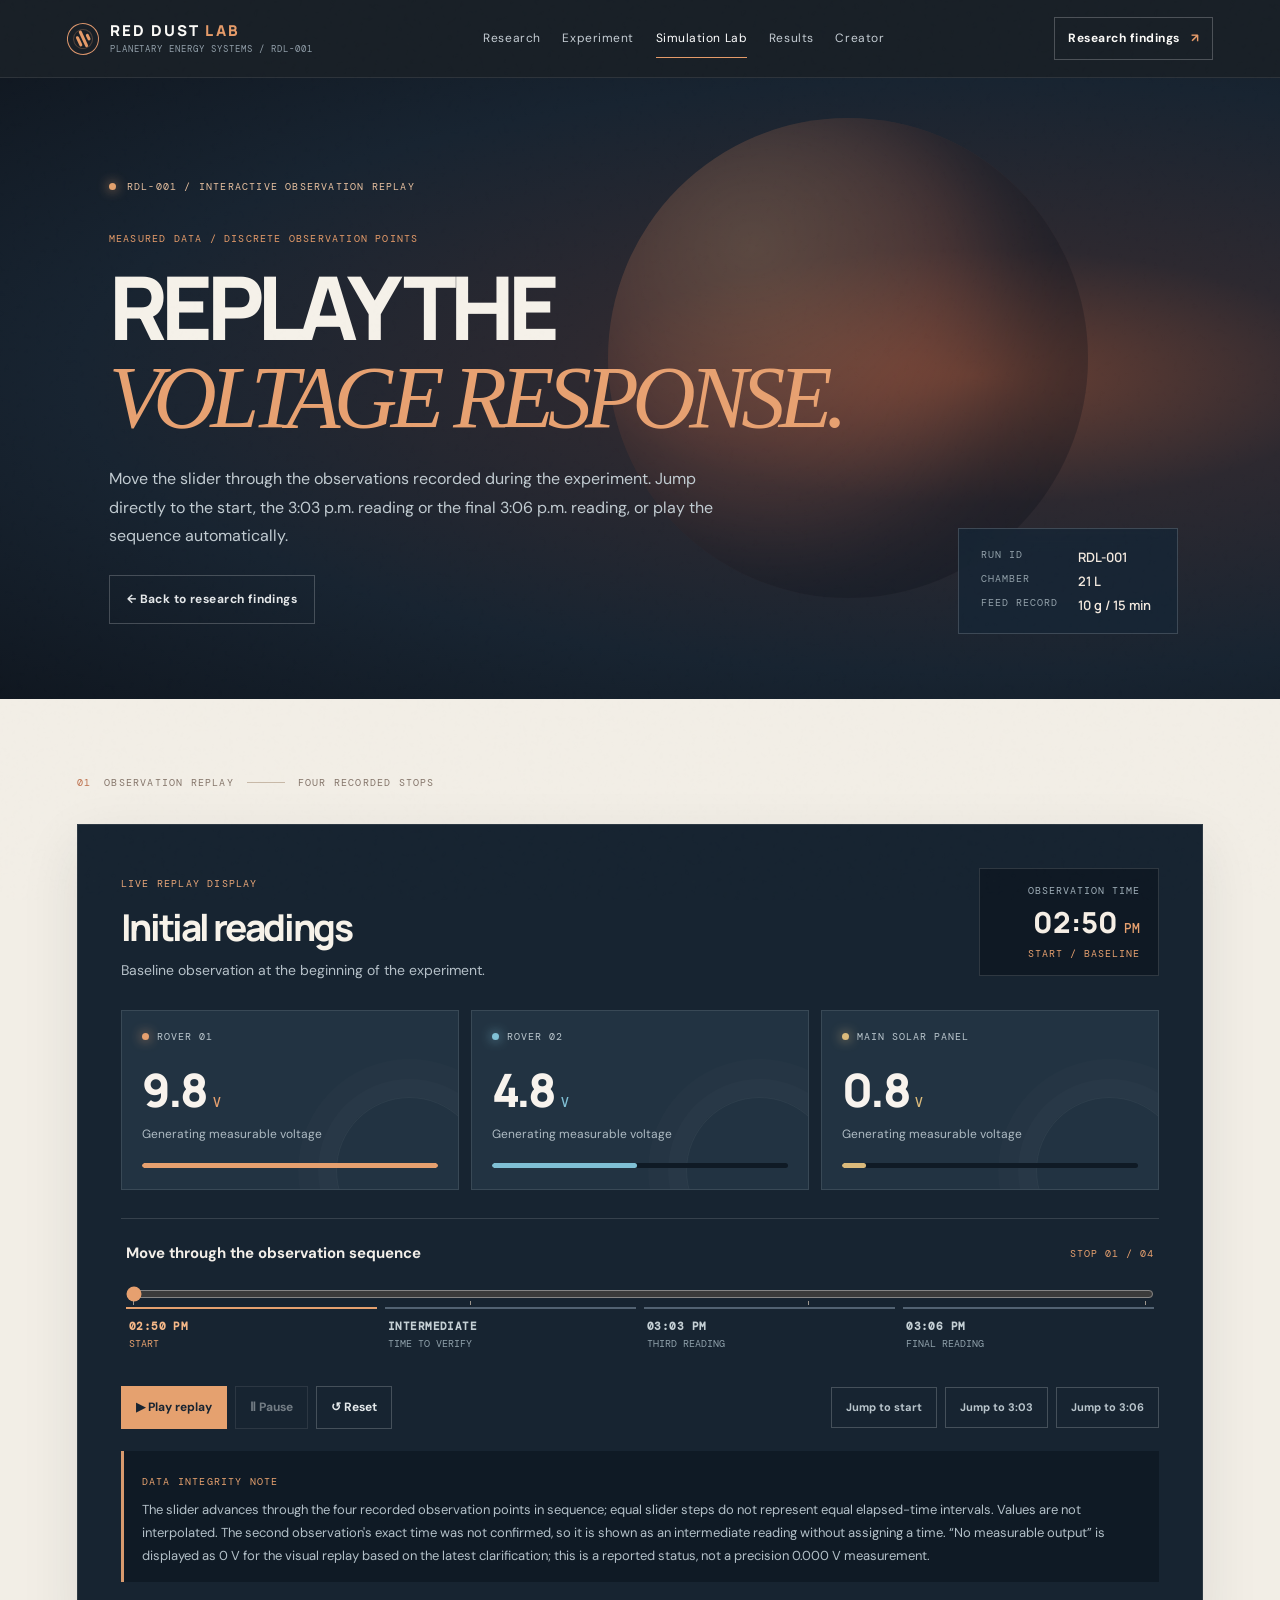
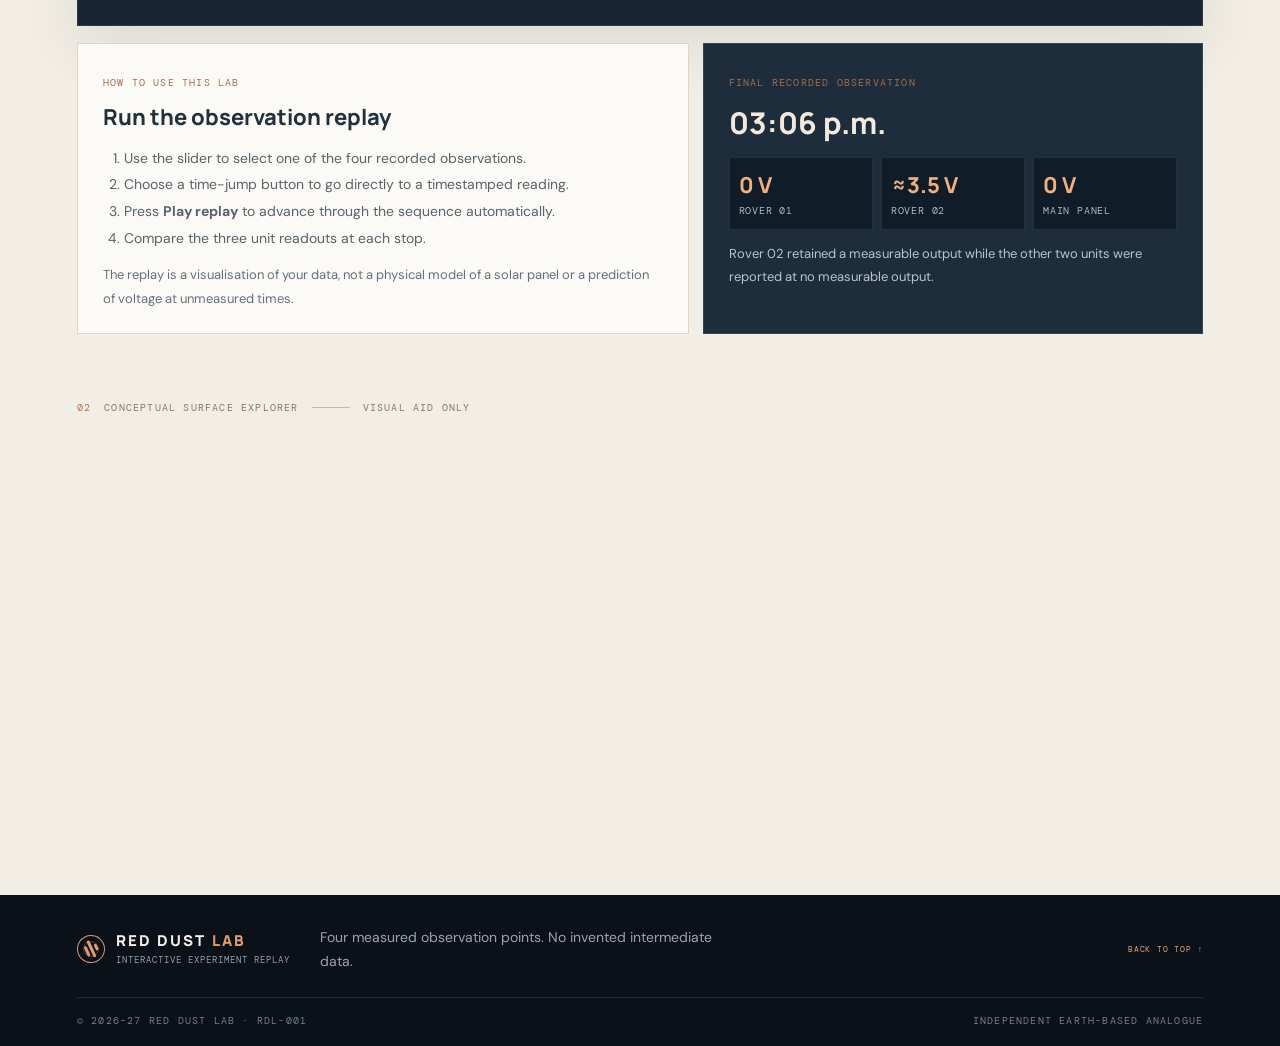
==== simulation.html @ 2a78bc92 "Red Dust Lab" ====
<!DOCTYPE html>
<html lang="en">
<head>
  <meta charset="UTF-8"><meta name="viewport" content="width=device-width, initial-scale=1.0">
  <meta name="theme-color" content="#101720">
  <meta name="description" content="Interactive replay of RED DUST LAB recorded photovoltaic voltage observations.">
  <title>Simulation Lab | RED DUST LAB</title>
  <link rel="preconnect" href="https://fonts.googleapis.com"><link rel="preconnect" href="https://fonts.gstatic.com" crossorigin>
  <link href="https://fonts.googleapis.com/css2?family=DM+Mono:wght@400;500&family=DM+Sans:wght@400;500;600;700&family=Manrope:wght@400;500;600;700;800&display=swap" rel="stylesheet">
  <link rel="stylesheet" href="styles.css">
</head>
<body class="simulation-page">
  <div class="noise" aria-hidden="true"></div>
  <header class="topbar" id="top">
    <a class="brand" href="index.html" aria-label="RED DUST LAB home"><span class="brand-mark" aria-hidden="true"><i></i><i></i><i></i></span><span class="brand-copy"><b>RED DUST <em>LAB</em></b><small>PLANETARY ENERGY SYSTEMS / RDL-001</small></span></a>
    <button class="menu-toggle" id="menuToggle" aria-label="Open navigation" aria-expanded="false">☰</button>
    <nav class="main-nav" id="mainNav" aria-label="Main navigation"><a href="index.html#research">Research</a><a href="index.html#experiment">Experiment</a><a class="active" href="simulation.html">Simulation Lab</a><a href="index.html#results">Results</a><a href="index.html#creator">Creator</a></nav>
    <a class="nav-cta" href="index.html#results">Research findings <span>↗</span></a>
  </header>
  <main>
    <section class="sim-hero">
      <div class="sim-hero-orb" aria-hidden="true"></div>
      <div class="sim-hero-content"><p class="eyebrow"><span class="pulse-dot"></span> RDL-001 / INTERACTIVE OBSERVATION REPLAY</p><p class="hero-kicker">MEASURED DATA / DISCRETE OBSERVATION POINTS</p><h1>REPLAY THE<br><em>VOLTAGE RESPONSE.</em></h1><p class="sim-hero-copy">Move the slider through the observations recorded during the experiment. Jump directly to the start, the 3:03 p.m. reading or the final 3:06 p.m. reading, or play the sequence automatically.</p><a class="button button-quiet" href="index.html#results">← Back to research findings</a></div>
      <div class="sim-hero-stamp"><span>RUN ID</span><b>RDL-001</b><span>CHAMBER</span><b>21 L</b><span>FEED RECORD</span><b>10 g / 15 min</b></div>
    </section>

    <section class="sim-workspace section">
      <div class="section-shell">
        <div class="section-kicker"><span>01</span> OBSERVATION REPLAY <i></i> FOUR RECORDED STOPS</div>
        <div class="replay-panel">
          <div class="replay-topline"><div><span class="chart-overline">LIVE REPLAY DISPLAY</span><h2 id="replayTitle">Initial readings</h2><p id="replayDescription">Baseline observation at the beginning of the experiment.</p></div><div class="replay-time-box"><small>OBSERVATION TIME</small><strong id="replayTime">02:50 <i>PM</i></strong><span id="replayTag">START / BASELINE</span></div></div>
          <div class="replay-readouts">
            <article class="replay-unit unit-one"><span class="unit-label"><i></i> ROVER 01</span><strong id="rover01Value">9.8 <small>V</small></strong><span class="unit-status" id="rover01Status">Generating measurable voltage</span><div class="unit-bar"><i id="rover01Bar" style="width:100%"></i></div></article>
            <article class="replay-unit unit-two"><span class="unit-label"><i></i> ROVER 02</span><strong id="rover02Value">4.8 <small>V</small></strong><span class="unit-status" id="rover02Status">Generating measurable voltage</span><div class="unit-bar"><i id="rover02Bar" style="width:48.98%"></i></div></article>
            <article class="replay-unit unit-main"><span class="unit-label"><i></i> MAIN SOLAR PANEL</span><strong id="mainValue">0.8 <small>V</small></strong><span class="unit-status" id="mainStatus">Generating measurable voltage</span><div class="unit-bar"><i id="mainBar" style="width:8.16%"></i></div></article>
          </div>
          <div class="replay-slider-block"><div class="slider-head"><label for="observationSlider">Move through the observation sequence</label><span id="sliderCounter">STOP 01 / 04</span></div><input id="observationSlider" type="range" min="0" max="3" value="0" step="1" list="observationStops"><datalist id="observationStops"><option value="0" label="2:50"></option><option value="1" label="Intermediate"></option><option value="2" label="3:03"></option><option value="3" label="3:06"></option></datalist><div class="slider-ticks"><button type="button" data-jump="0"><b>02:50 PM</b><small>START</small></button><button type="button" data-jump="1"><b>INTERMEDIATE</b><small>TIME TO VERIFY</small></button><button type="button" data-jump="2"><b>03:03 PM</b><small>THIRD READING</small></button><button type="button" data-jump="3"><b>03:06 PM</b><small>FINAL READING</small></button></div></div>
          <div class="replay-controls"><div class="playback-buttons"><button class="replay-btn replay-primary" id="playReplay" type="button">▶ Play replay</button><button class="replay-btn" id="pauseReplay" type="button" disabled>Ⅱ Pause</button><button class="replay-btn" id="resetReplay" type="button">↺ Reset</button></div><div class="jump-buttons"><button type="button" data-jump="0">Jump to start</button><button type="button" data-jump="2">Jump to 3:03</button><button type="button" data-jump="3">Jump to 3:06</button></div></div>
          <div class="replay-integrity"><span>DATA INTEGRITY NOTE</span><p>The slider advances through the four recorded observation points in sequence; equal slider steps do not represent equal elapsed-time intervals. Values are not interpolated. The second observation's exact time was not confirmed, so it is shown as an intermediate reading without assigning a time. “No measurable output” is displayed as 0 V for the visual replay based on the latest clarification; this is a reported status, not a precision 0.000 V measurement.</p></div>
        </div>

        <div class="sim-bottom-grid">
          <article class="sim-info-card"><span class="chart-overline">HOW TO USE THIS LAB</span><h3>Run the observation replay</h3><ol><li>Use the slider to select one of the four recorded observations.</li><li>Choose a time-jump button to go directly to a timestamped reading.</li><li>Press <strong>Play replay</strong> to advance through the sequence automatically.</li><li>Compare the three unit readouts at each stop.</li></ol><p>The replay is a visualisation of your data, not a physical model of a solar panel or a prediction of voltage at unmeasured times.</p></article>
          <article class="sim-info-card sim-summary-card"><span class="chart-overline">FINAL RECORDED OBSERVATION</span><h3>03:06 p.m.</h3><div class="final-summary"><div><b>0 V</b><small>ROVER 01</small></div><div><b>≈3.5 V</b><small>ROVER 02</small></div><div><b>0 V</b><small>MAIN PANEL</small></div></div><p>Rover 02 retained a measurable output while the other two units were reported at no measurable output.</p></article>
        </div>

        <div class="section-kicker sim-second-kicker"><span>02</span> CONCEPTUAL SURFACE EXPLORER <i></i> VISUAL AID ONLY</div>
        <div class="coverage-lab reveal">
          <div class="coverage-controls"><span class="chart-overline">CONCEPTUAL CONTROL / NOT EXPERIMENTAL DATA</span><label for="coverageRange">Illustrative surface coverage <strong id="coverageValue">25%</strong></label><input id="coverageRange" type="range" min="0" max="90" value="25" step="1"><div class="coverage-range-labels"><span>0% / CLEAR</span><span>90% / HIGH COVERAGE</span></div><div class="coverage-readout"><div><small>ILLUSTRATIVE UNCOVERED AREA</small><b id="uncoveredValue">75%</b></div><div><small>MODEL STATUS</small><b>CONCEPT ONLY</b></div></div><p>This second slider changes only the visual dust layer on the panel drawing. It does not modify the measured-data replay or calculate electrical output.</p></div>
          <div class="coverage-display"><div class="coverage-display-head"><span>PV SURFACE / SCHEMATIC VIEW</span><span>NOT TO SCALE</span></div><div class="solar-mock" id="solarMock"><div class="solar-grid"></div><div class="dust-layer" id="dustLayer"></div><div class="solar-glint"></div></div><div class="coverage-legend"><span><i class="clean-key"></i>Exposed panel surface</span><span><i class="dust-key"></i>Illustrative covered surface</span></div></div>
        </div>
      </div>
    </section>
  </main>
  <footer class="footer"><div class="footer-main"><a class="brand footer-brand" href="index.html"><span class="brand-mark"><i></i><i></i><i></i></span><span class="brand-copy"><b>RED DUST <em>LAB</em></b><small>INTERACTIVE EXPERIMENT REPLAY</small></span></a><p>Four measured observation points. No invented intermediate data.</p><a class="back-top" href="#top">BACK TO TOP ↑</a></div><div class="footer-bottom"><span>© 2026–27 RED DUST LAB · RDL-001</span><span>INDEPENDENT EARTH-BASED ANALOGUE</span></div></footer>
  <script src="simulation.js"></script>
</body>
</html>
---- styles.css ----
:root{--ink:#111923;--ink-2:#182433;--ink-3:#213244;--paper:#f3f0e9;--paper-2:#e9e3d9;--white:#fbfaf7;--muted:#a4afb9;--muted-dark:#66717b;--orange:#e59b69;--orange-2:#bd704d;--gold:#e4bf7a;--blue:#77b8d3;--line-dark:#ffffff20;--line-light:#d9d1c6;--mono:"DM Mono",monospace;--sans:"DM Sans",sans-serif;--display:Manrope,"DM Sans",sans-serif;--nav-h:76px}*{box-sizing:border-box}html{scroll-behavior:smooth;scroll-padding-top:calc(var(--nav-h) + 18px)}body{margin:0;background:var(--paper);color:var(--ink);font-family:var(--sans);line-height:1.65;overflow-x:hidden}a{color:inherit;text-decoration:none}button{font:inherit}.scroll-progress{position:fixed;z-index:100;top:0;left:0;width:0;height:3px;background:linear-gradient(90deg,var(--orange),var(--gold));box-shadow:0 0 14px #e59b6970}.noise{pointer-events:none;position:fixed;inset:0;z-index:80;opacity:.025;background-image:url("data:image/svg+xml,%3Csvg viewBox='0 0 180 180' xmlns='http://www.w3.org/2000/svg'%3E%3Cfilter id='n'%3E%3CfeTurbulence type='fractalNoise' baseFrequency='.8' numOctaves='3' stitchTiles='stitch'/%3E%3C/filter%3E%3Crect width='100%25' height='100%25' filter='url(%23n)' opacity='.35'/%3E%3C/svg%3E")}.topbar{height:var(--nav-h);display:flex;align-items:center;justify-content:space-between;gap:24px;padding:0 5.2%;background:#101720f5;color:var(--white);position:sticky;top:0;z-index:50;border-bottom:1px solid #ffffff17;backdrop-filter:blur(18px)}.brand{display:flex;align-items:center;gap:11px;flex-shrink:0}.brand-mark{width:32px;height:32px;border:1px solid #db956b;border-radius:50%;display:flex;align-items:center;justify-content:center;gap:2px;transform:rotate(-25deg);position:relative}.brand-mark:after{content:"";position:absolute;inset:5px;border:1px solid #e59b6945;border-radius:50%}.brand-mark i{display:block;width:3px;border-radius:3px;background:var(--orange);height:11px}.brand-mark i:nth-child(2){height:18px}.brand-mark i:nth-child(3){height:7px}.brand-copy b{display:block;font:800 14px var(--display);letter-spacing:.14em;line-height:1.15}.brand-copy em{font-style:normal;color:var(--orange)}.brand-copy small{display:block;color:#93a0aa;font:8px var(--mono);letter-spacing:.11em;margin-top:4px}.main-nav{display:flex;align-items:center;gap:clamp(12px,2vw,28px)}.main-nav a{font-size:10px;color:#c4ccd2;letter-spacing:.045em;position:relative;transition:color .25s}.main-nav a:after{content:"";position:absolute;height:1px;bottom:-9px;left:0;width:0;background:var(--orange);transition:width .25s}.main-nav a:hover,.main-nav a.active{color:#fff}.main-nav a:hover:after,.main-nav a.active:after{width:100%}.nav-cta{font-size:10px;font-weight:700;letter-spacing:.04em;border:1px solid #ffffff39;padding:10px 13px;white-space:nowrap;transition:.25s}.nav-cta span{color:var(--orange);margin-left:8px}.nav-cta:hover{background:var(--orange);border-color:var(--orange);color:var(--ink)}.nav-cta:hover span{color:var(--ink)}.menu-toggle{display:none;background:none;border:0;color:#fff;font-size:24px;cursor:pointer}.section-shell{width:min(1180px,88%);margin-inline:auto}.section{position:relative}.hero{min-height:min(820px,calc(100svh - var(--nav-h)));min-height:760px;position:relative;display:flex;align-items:center;overflow:hidden;background:radial-gradient(ellipse at 75% 44%,#623a2d 0,#2c2730 23%,#151e29 54%,#101720 80%);color:var(--white)}.dust-canvas{position:absolute;inset:0;width:100%;height:100%;z-index:2;pointer-events:none}.hero-grid{position:absolute;inset:0;opacity:.12;background-image:linear-gradient(#ffffff12 1px,transparent 1px),linear-gradient(90deg,#ffffff12 1px,transparent 1px);background-size:84px 84px;mask-image:linear-gradient(90deg,transparent,#000 50%,#000)}.hero-planet{position:absolute;width:min(54vw,720px);aspect-ratio:1;right:4.3%;top:50%;transform:translateY(-47%);border-radius:50%;background:radial-gradient(circle at 31% 25%,#d79a6d 0,#a65f46 21%,#713e35 50%,#392a2d 76%,#1b2029 100%);box-shadow:inset -65px -35px 110px #080d16b8,inset 20px 15px 35px #f6be8050,0 0 110px #c76f4c26;animation:planetFloat 10s ease-in-out infinite}.planet-rim{position:absolute;inset:-5%;border-radius:50%;border:1px solid #e9b28b30;box-shadow:0 0 55px #e58c6220}.planet-surface{position:absolute;inset:0;border-radius:50%;overflow:hidden;background:radial-gradient(ellipse at 20% 40%,transparent 0 15%,#4b313080 16% 17%,transparent 18%),radial-gradient(ellipse at 65% 20%,#f0be8b18 0 8%,transparent 9%),radial-gradient(ellipse at 52% 75%,#171d2670 0 14%,transparent 15%),repeating-linear-gradient(164deg,transparent 0 26px,#f0b3840b 27px 29px,transparent 30px 48px)}.planet-surface:before,.planet-surface:after{content:"";position:absolute;border-radius:50%;background:#3e2b30;box-shadow:inset 4px 4px 12px #1d1d27,0 0 15px #221e24}.planet-surface:before{width:24%;height:13%;left:17%;top:34%;transform:rotate(-22deg)}.planet-surface:after{width:15%;height:9%;right:17%;top:59%;transform:rotate(18deg)}.planet-shadow{position:absolute;inset:0;border-radius:50%;background:linear-gradient(100deg,transparent 25%,#1119230b 45%,#101720c7 95%)}.hero-orbit{position:absolute;z-index:1;border:1px solid #e6b38b29;border-radius:50%;width:min(68vw,900px);height:min(22vw,300px);right:-2%;top:49%;transform:translateY(-50%) rotate(-21deg)}.orbit-two{width:min(60vw,790px);height:min(16vw,220px);right:5%;transform:translateY(-50%) rotate(18deg);border-color:#82b5c21c}.hero-content{position:relative;z-index:5;width:min(780px,66%);padding:88px 0 100px 8.5%}.eyebrow,.overline,.section-kicker,.hero-kicker,.hero-footline small,.hero-readout,.metric-index,.spec-heading,.setup-visual-head,.figure-caption,.pv-unit small,.pv-status,.chart-overline,.timeline-event small,.chart-foot,.mars-visual-top,.mars-caption,.mars-facts small,.assumption-chip,.assumption-step small,.assumption-foot span,.archive-note>span,.source-index,.footer-bottom,.scroll-cue,.hero-coordinate{font-family:var(--mono);letter-spacing:.12em}.eyebrow{font-size:9px;color:#e8c3a5;display:flex;align-items:center;gap:11px}.eyebrow>i{width:34px;height:1px;background:#c98c68}.pulse-dot,.status-dot{display:inline-block;width:7px;height:7px;border-radius:50%;background:#e3a16d;box-shadow:0 0 12px #e3a16d;animation:pulse 2s ease-in-out infinite}.hero-kicker{margin:46px 0 16px;color:var(--orange);font-size:9px}.hero h1{font:800 clamp(44px,6.15vw,82px)/.99 var(--display);letter-spacing:-.075em;margin:0;max-width:820px;text-wrap:balance}.hero h1 em,.section h2 em{font-family:Georgia,serif;color:#e6a06f;font-weight:400;letter-spacing:-.05em}.hero-copy{font-size:14px;line-height:1.8;color:#bbc3ca;max-width:450px;margin:25px 0 28px}.hero-actions{display:flex;align-items:center;gap:13px}.button{display:inline-flex;align-items:center;justify-content:center;gap:25px;padding:13px 17px;font-size:10px;font-weight:700;letter-spacing:.035em;transition:transform .25s,background .25s,border-color .25s,color .25s}.button span{font-size:16px}.button-primary{background:var(--orange);color:#171f28}.button-primary:hover{transform:translateY(-3px);background:#f2bd92;box-shadow:0 10px 30px #e59b6930}.button-quiet{border:1px solid #ffffff35;color:#e4e7e9}.button-quiet:hover{border-color:var(--orange);color:var(--orange)}.hero-footline{display:flex;gap:30px;flex-wrap:wrap;border-top:1px solid #ffffff35;padding-top:18px;margin-top:66px;max-width:690px}.hero-footline div{display:flex;flex-direction:column;gap:4px}.hero-footline small{font-size:8px;color:#87939d}.hero-footline b{font-size:10px;font-weight:500;color:#e6eaed}.hero-footline .status-dot{width:6px;height:6px;margin-right:5px}.hero-readout{position:absolute;z-index:5;right:7.8%;bottom:11%;width:260px;padding:18px;background:#182433d9;border:1px solid #ffffff2d;backdrop-filter:blur(14px);box-shadow:0 18px 80px #0005;overflow:hidden;animation:readoutIn 1s .4s both}.readout-top,.readout-bottom{display:flex;align-items:center;justify-content:space-between;gap:8px;font-size:7px;color:#aab5bd}.readout-mark{color:#e4aa7f}.readout-main{padding:22px 0 16px}.readout-main>span,.readout-stats span{display:block;color:#94a0aa;font-size:7px}.readout-main strong{font:700 45px var(--display);letter-spacing:-.07em;color:#f2f1eb}.readout-main strong small,.readout-stats small{font:500 12px var(--mono);color:var(--orange)}.readout-divider{height:1px;background:#ffffff20}.readout-stats{display:grid;grid-template-columns:1fr 1fr;gap:10px;padding:15px 0}.readout-stats b{display:block;font:600 22px var(--display);color:#f2f1eb;margin-top:4px}.readout-bottom{border-top:1px solid #ffffff20;padding-top:12px;font-size:7px}.readout-bottom span:last-child{color:var(--orange)}.readout-scan{position:absolute;left:0;right:0;height:1px;top:-2px;background:#e7a16c;opacity:.8;box-shadow:0 0 12px #e7a16c;animation:scan 6s linear infinite}.hero-coordinate{position:absolute;z-index:4;right:5.3%;top:13%;writing-mode:vertical-rl;font-size:8px;color:#f0c09c88}.hero-coordinate span{color:var(--orange)}.scroll-cue{position:absolute;z-index:6;bottom:22px;left:8.5%;display:flex;align-items:center;gap:10px;color:#929da7;font-size:7px}.scroll-cue span{width:27px;height:1px;background:var(--orange);position:relative}.scroll-cue span:after{content:"";position:absolute;right:0;top:-3px;border-right:1px solid var(--orange);border-top:1px solid var(--orange);width:6px;height:6px;transform:rotate(45deg)}.section{padding:104px 0}.section-kicker{display:flex;align-items:center;gap:13px;font-size:8px;color:#85766b;margin-bottom:33px}.section-kicker span{color:var(--orange-2)}.section-kicker i{width:38px;height:1px;background:#c8b9a8}.section-kicker.light{color:#aab5bd}.section-kicker.light span{color:var(--orange)}.section-kicker.light i{background:#ffffff30}.intro-grid{display:grid;grid-template-columns:1fr 1fr;gap:9%;align-items:start}.overline{font-size:8px;color:var(--orange-2);margin:0 0 15px}.section h2{font:750 clamp(38px,5.3vw,66px)/1.08 var(--display);letter-spacing:-.065em;margin:0;color:var(--ink)}.intro-copy{padding-top:3px;color:#606b73;font-size:12px}.intro-copy p{margin:0 0 15px}.intro-copy blockquote{font:600 16px/1.55 var(--display);color:#263542;border-left:2px solid var(--orange-2);padding:4px 0 4px 17px;margin:23px 0}.integrity-note{background:#e8e2d8;padding:14px 17px;border-left:2px solid #c17a57}.integrity-note span{font:8px var(--mono);letter-spacing:.13em;color:#a45f42}.integrity-note p{font-size:10px;margin:6px 0 0;color:#68717a}.metric-ribbon{display:grid;grid-template-columns:repeat(4,1fr);margin-top:70px;border-top:1px solid var(--line-light);border-bottom:1px solid var(--line-light)}.metric-cell{padding:19px 22px;border-right:1px solid var(--line-light);display:flex;flex-direction:column;gap:3px}.metric-cell:last-child{border-right:0}.metric-index{font-size:7px;color:#a56c4c}.metric-cell>b{font:750 34px var(--display);letter-spacing:-.05em;color:#1e2d3a;line-height:1.4}.metric-cell>b i{font:500 12px var(--mono);font-style:normal;color:#b16a4a;margin-left:4px}.metric-cell>small{font-size:9px;color:#75808a}.experiment-section,.archive-section{background:#111b27;color:var(--white);overflow:hidden}.section-heading{display:flex;align-items:end;justify-content:space-between;gap:55px;margin:0 0 45px}.section-heading h2{color:#f4f1eb}.section-heading h2 em{color:var(--orange)}.section-aside{max-width:330px;color:#9da9b3;font-size:11px;line-height:1.8;margin:0 0 6px}.setup-layout{display:grid;grid-template-columns:1.05fr .95fr;gap:24px}.setup-visual{min-height:455px;border:1px solid #ffffff20;background:linear-gradient(145deg,#1b2b3a,#17212e);padding:18px;position:relative;overflow:hidden}.setup-visual:before{content:"";position:absolute;inset:0;background-image:linear-gradient(#ffffff08 1px,transparent 1px),linear-gradient(90deg,#ffffff08 1px,transparent 1px);background-size:30px 30px;mask-image:linear-gradient(135deg,#000,transparent 90%)}.setup-visual-head{display:flex;justify-content:space-between;gap:10px;color:#9eabb6;font-size:7px;position:relative;z-index:2}.apparatus-scene{height:365px;position:relative;z-index:2;margin-top:8px}.lamp-unit{position:absolute;left:7%;top:24%;width:90px;height:130px;display:flex;align-items:center;flex-direction:column}.lamp-head{height:34px;width:62px;border-radius:32px 32px 7px 7px;background:linear-gradient(135deg,#fff3cc,#d5a46d);box-shadow:0 0 28px #f7d3939c,0 0 85px #f0bf7645;position:relative;z-index:2}.lamp-neck{width:7px;height:52px;background:#798b98}.lamp-base{width:55px;height:6px;border-radius:50%;background:#99a9b2}.lamp-unit span{font:7px var(--mono);color:#d1b18d;margin-top:10px;white-space:nowrap}.lamp-beam{position:absolute;left:10%;top:34%;width:49%;height:62%;background:linear-gradient(90deg,#f2c9852b,#f2c98500);clip-path:polygon(0 0,100% 38%,100% 62%,0 100%);filter:blur(2px);animation:beamPulse 4s ease-in-out infinite}.chamber-unit{position:absolute;left:37%;top:19%;width:39%;height:53%;}.chamber-label{font:7px var(--mono);letter-spacing:.11em;color:#aab7bf;text-align:center;margin-bottom:8px}.chamber-glass{position:relative;width:100%;height:148px;border:1px solid #a8c8cf9b;border-radius:7px 7px 12px 12px;background:linear-gradient(135deg,#a8d5de20,#5b91a625 45%,#c0e2e91b);box-shadow:inset 0 0 30px #bde8f012,0 0 24px #74b9cd14;overflow:hidden}.chamber-glass:before{content:"";position:absolute;inset:7px;border:1px solid #c5e7ec35;border-radius:4px}.chamber-floor{position:absolute;left:5%;right:5%;bottom:9px;height:8px;border-radius:50%;background:#c087593d;filter:blur(3px)}.chamber-dust{position:absolute;left:0;right:0;bottom:15px;height:70%;background-image:radial-gradient(circle,#dca36c 0 1.2px,transparent 1.8px),radial-gradient(circle,#e8c38d 0 1px,transparent 1.7px);background-size:23px 28px,35px 31px;opacity:.75;animation:dustDrift 7s linear infinite}.d2{animation-delay:-2s;opacity:.4;transform:translateY(8px)}.d3{animation-delay:-4s;opacity:.55;transform:translateY(-4px)}.chamber-volume{font:8px var(--mono);color:#c1d2d8;text-align:center;margin-top:9px}.feed-line{position:absolute;right:7%;top:29%;width:21%;display:flex;align-items:center;gap:6px;flex-direction:column}.feed-line span{font:7px var(--mono);color:var(--orange)}.feed-line i{display:block;width:100%;height:1px;background:var(--orange);position:relative}.feed-line i:after{content:"";position:absolute;right:0;top:-3px;width:6px;height:6px;border-right:1px solid var(--orange);border-top:1px solid var(--orange);transform:rotate(45deg)}.panel-rack{position:absolute;left:26%;right:12%;bottom:15%;height:85px;display:flex;align-items:end;justify-content:space-around;gap:9px;perspective:280px}.pv-mini{width:29%;height:65px;background:repeating-linear-gradient(90deg,transparent 0 23%,#79b7c7 24% 25%,transparent 26% 49%),repeating-linear-gradient(0deg,#204c64 0 23%,#83b5c5 24% 25%,#204c64 26% 49%);border:2px solid #8eabb5;transform:rotateX(9deg) skewY(-5deg);box-shadow:0 10px 17px #0005;position:relative;animation:panelGlow 4s ease-in-out infinite}.pv-mini span{position:absolute;bottom:-22px;left:0;right:0;text-align:center;font:7px var(--mono);color:#b9c8cf}.pv-two{animation-delay:.8s}.pv-main{animation-delay:1.5s}.apparatus-caption{position:absolute;bottom:0;left:0;right:0;display:flex;align-items:center;justify-content:center;gap:8px;font:7px var(--mono);color:#9aa8b1}.legend-line{width:15px;height:1px;display:inline-block}.legend-amber{background:var(--orange)}.legend-cyan{background:var(--blue);margin-left:12px}.figure-caption{font-size:8px;color:#81909b;letter-spacing:.03em;line-height:1.6;position:relative;z-index:2;margin:8px 0 0}.setup-data{display:grid;grid-template-columns:1fr 1fr;gap:11px}.spec-card{background:#192838;border:1px solid #ffffff14;padding:18px;position:relative;overflow:hidden;transition:transform .3s,border-color .3s}.spec-card:hover{transform:translateY(-4px);border-color:#d9996b80}.spec-heading{display:flex;justify-content:space-between;color:#dd9b6e;font-size:7px}.spec-heading b{color:#667b8a;font-weight:400}.spec-card h3{font:650 14px var(--display);margin:15px 0 3px}.spec-value{font:750 34px var(--display);letter-spacing:-.06em;color:#f6efe7;line-height:1.4}.spec-value small{font:500 10px var(--mono);color:var(--orange)}.spec-text{font:700 19px var(--display);letter-spacing:-.03em;margin:8px 0}.spec-card p{font-size:9px;color:#a2afb9;line-height:1.7;margin:4px 0 0}.spec-card p strong{color:#f2b98c}.pv-units{display:grid;grid-template-columns:repeat(3,1fr);gap:11px;margin-top:20px}.pv-unit{display:flex;align-items:center;gap:13px;background:#182535;border:1px solid #ffffff16;padding:14px 15px;min-width:0}.pv-unit-icon{width:41px;height:41px;flex:0 0 41px;border:1px solid #78afc15a;background:#204258;display:grid;place-items:center;position:relative;overflow:hidden}.pv-unit-icon:after{content:"";position:absolute;width:100%;height:1px;background:#9bd6e7;top:50%;left:0;opacity:.5}.pv-unit-icon span{font:700 10px var(--mono);color:#d3eff2;z-index:1}.pv-unit-icon i{position:absolute;left:0;right:0;height:8px;bottom:0;background:#5ba0bb45}.pv-unit>div:nth-child(2){display:flex;flex-direction:column;min-width:0;gap:1px}.pv-unit small{font-size:6px;color:#8294a0}.pv-unit b{font:700 13px var(--display)}.pv-unit>div:nth-child(2)>span{font-size:8px;color:#a5b1ba}.pv-status{font-size:6px;margin-left:auto;text-align:right;line-height:1.5;max-width:72px}.status-ended{color:#e0a17a}.status-active{color:#85c5ce}.method-caution{display:flex;align-items:flex-start;gap:15px;margin-top:20px;padding:16px 18px;border:1px solid #d69a6b45;background:#d69a6b0b}.caution-icon{display:grid;place-items:center;width:22px;height:22px;flex:0 0 22px;border:1px solid var(--orange);border-radius:50%;color:var(--orange);font:700 12px var(--mono)}.method-caution b{font:650 11px var(--display);color:#efb88f}.method-caution p{font-size:9px;color:#abb7c0;margin:3px 0 0;line-height:1.7}.results-section{background:#f3f0e9}.result-summary{display:grid;grid-template-columns:repeat(3,1fr);gap:12px;margin:0 0 18px}.result-highlight{background:#fffdfa;border:1px solid #e4ddd3;padding:19px 21px;position:relative;overflow:hidden}.result-highlight>span{font:7px var(--mono);letter-spacing:.11em;color:#a46b4d}.result-highlight>b{display:block;font:750 clamp(28px,3.2vw,39px) var(--display);letter-spacing:-.06em;color:#1d2b37;margin:6px 0 2px}.result-highlight>b i{font:500 12px var(--mono);font-style:normal;color:#af6f4e}.result-highlight>small{font-size:8px;color:#7d858b}.result-highlight .word-value{font-size:22px;letter-spacing:-.03em;color:#b56849}.highlight-bar{height:2px;background:#e8e2d8;margin-top:17px}.highlight-bar i{display:block;width:var(--bar,27.08%);height:2px;background:linear-gradient(90deg,var(--orange-2),var(--gold));transform-origin:left;animation:barGrow 1.2s ease-out both}.chart-panel,.table-card,.calculation-card,.timeline-card{background:#fffdfa;border:1px solid #e4ddd3}.chart-panel{padding:24px 25px 17px}.chart-header{display:flex;align-items:flex-start;justify-content:space-between;gap:20px}.chart-overline{font-size:7px;color:#ad6e4e}.chart-header h3,.table-card h3,.calculation-card h3,.timeline-heading h3{font:700 18px var(--display);letter-spacing:-.035em;margin:5px 0 3px;color:#1d2b37}.chart-header p{font-size:9px;color:#76818a;margin:0}.chart-controls{display:flex;align-items:center}.segmented{display:inline-flex;padding:3px;background:#ece7df;gap:2px}.seg-button{border:0;padding:7px 10px;font-size:8px;font-weight:700;color:#75808a;background:transparent;cursor:pointer;transition:.2s}.seg-button.active{background:#182634;color:#fff}.chart-legend{display:flex;gap:17px;flex-wrap:wrap;margin:22px 0 4px}.legend-toggle{border:0;background:none;display:inline-flex;align-items:center;gap:7px;padding:0;font-size:8px;color:#68737d;cursor:pointer;opacity:.48;transition:opacity .2s}.legend-toggle.selected{opacity:1}.legend-dot{width:8px;height:8px;border-radius:50%;display:inline-block}.c-orange{background:#c56f4b}.c-blue{background:#4f9ab5}.c-gold{background:#c49a4c}.chart-wrap{position:relative;width:100%;overflow:hidden}.chart-wrap svg{width:100%;height:auto;display:block;overflow:visible}.chart-grid-line{stroke:#e8e3da;stroke-width:1}.chart-axis-label{fill:#8b918f;font:10px var(--mono)}.chart-series{fill:none;stroke-width:3;stroke-linecap:round;stroke-linejoin:round;stroke-dasharray:1200;stroke-dashoffset:1200;animation:drawLine 1.5s cubic-bezier(.2,.6,.2,1) forwards}.series-rover01{stroke:#c56f4b}.series-rover02{stroke:#4f9ab5}.series-main{stroke:#c49a4c;stroke-width:2.5}.chart-point{stroke:#fffdfa;stroke-width:2.4;cursor:pointer;transition:r .2s}.chart-point:hover{r:7}.chart-point.rover01{fill:#c56f4b}.chart-point.rover02{fill:#4f9ab5}.chart-point.main{fill:#c49a4c}.chart-no-data{fill:#8b928f;font:9px var(--mono)}.chart-tooltip{display:none;position:absolute;z-index:5;pointer-events:none;min-width:130px;padding:9px 11px;background:#172431;color:#fff;font-size:9px;box-shadow:0 5px 20px #16233035}.chart-tooltip.visible{display:block}.chart-tooltip b{display:block;color:#f1b487;font:700 10px var(--display);margin-bottom:3px}.chart-foot{display:flex;justify-content:space-between;gap:20px;flex-wrap:wrap;border-top:1px solid #e9e3d9;padding-top:12px;margin-top:2px;font-size:7px;letter-spacing:.04em;color:#838c91}.foot-dot{display:inline-block;width:6px;height:6px;border-radius:50%;background:#c56f4b;margin-right:5px}.observation-grid{display:grid;grid-template-columns:1.35fr .65fr;gap:13px;margin-top:14px}.table-card,.calculation-card{padding:19px 20px}.table-card-head{display:flex;justify-content:space-between;align-items:center;gap:15px;margin-bottom:14px}.table-card h3,.calculation-card h3{font-size:15px}.small-action{background:transparent;border:1px solid #d7c8b9;padding:7px 10px;color:#855b43;font:8px var(--mono);cursor:pointer;transition:.2s}.small-action:hover{background:#f1e4d8;border-color:#c18460}.table-scroll{overflow-x:auto}.data-table{width:100%;border-collapse:collapse;text-align:left;font-size:9px;min-width:560px}.data-table th{padding:9px 10px;background:#f0ebe3;color:#987054;font:7px var(--mono);letter-spacing:.08em}.data-table td{padding:11px 10px;border-bottom:1px solid #ece6dd;color:#56636d;vertical-align:middle}.data-table td:first-child{font-weight:700;color:#253543}.data-table tr:last-child td{border-bottom:0}.data-table td small{color:#a17a60;font-size:8px}.verify-tag{display:inline-block;padding:3px 5px;background:#f7ead8;color:#a66d45;font:7px var(--mono);letter-spacing:.04em}.table-note{font-size:8px;line-height:1.7;color:#899097;margin:13px 0 0}.calculation-card{background:#182635;color:#f1eee8;border-color:#182635}.calculation-card h3{color:#fff}.calculation-card .chart-overline{color:#e1a176}.formula{font:10px var(--mono);background:#ffffff0d;padding:12px;margin:14px 0;color:#f0c39d}.formula span{color:#fff}.calc-row{display:flex;justify-content:space-between;gap:8px;padding:9px 0;border-bottom:1px solid #ffffff18;font-size:8px;color:#b9c4cb}.calc-row b{color:#f1ae7f;font:700 11px var(--display);white-space:nowrap}.calculation-card .table-note{color:#91a0ab}.timeline-card{padding:21px 23px;margin-top:14px}.timeline-heading{display:flex;align-items:center;justify-content:space-between;gap:15px}.timeline-badge{background:#f0e8dd;color:#9c6848;padding:6px 9px;font:7px var(--mono);letter-spacing:.05em}.timeline-track{display:grid;grid-template-columns:repeat(4,1fr);gap:15px;margin:24px 0 3px;position:relative}.timeline-track:before{content:"";position:absolute;top:6px;left:0;right:0;height:1px;background:#ddd4c9}.timeline-event{position:relative;padding-top:25px}.timeline-pin{position:absolute;top:0;left:0;width:12px;height:12px;border-radius:50%;background:#c77a53;border:3px solid #fffdfa;box-shadow:0 0 0 1px #c77a53}.event-warning .timeline-pin{background:#d7a54e;box-shadow:0 0 0 1px #d7a54e}.event-end .timeline-pin{background:#4c9ab1;box-shadow:0 0 0 1px #4c9ab1}.timeline-event small{display:block;font-size:7px;color:#a06a4c}.timeline-event b{display:block;font:700 12px var(--display);margin:4px 0;color:#283845}.timeline-event p{font-size:8px;color:#7a858d;line-height:1.6;margin:0}.mars-section{background:linear-gradient(128deg,#111b27,#202a33 65%,#382a2b);color:#f5f2ec;overflow:hidden}.mars-layout{display:grid;grid-template-columns:.95fr 1.05fr;gap:9%;align-items:center}.mars-copy h2{color:#f4f1eb;margin-bottom:21px}.mars-copy h2 em{color:#e5a06e}.mars-copy>p:not(.overline){font-size:10px;line-height:1.9;color:#aab5bd}.mars-copy strong{color:#f0c29c}.text-arrow{display:inline-flex;gap:15px;align-items:center;border-bottom:1px solid #e5a06e;padding-bottom:6px;color:#edb486;font-size:9px;margin-top:14px}.text-arrow span{font-size:14px}.mars-visual{position:relative;min-height:360px;padding:18px;border:1px solid #ffffff26;background:#ffffff08;overflow:hidden}.mars-visual-top,.mars-caption{display:flex;justify-content:space-between;font-size:7px;color:#b5c1c8}.mars-disc{position:absolute;width:85%;aspect-ratio:1;border-radius:50%;left:7%;top:13%;overflow:hidden;background:radial-gradient(circle at 35% 28%,#c9875f,#924f3e 34%,#67392f 67%,#3b2a2b 100%);box-shadow:inset -32px -16px 55px #100f18b8,0 0 40px #b96d4d26}.mars-disc:before{content:"";position:absolute;inset:0;background:repeating-linear-gradient(170deg,transparent 0 25px,#f5c49a14 26px 28px,transparent 29px 50px)}.mars-crater{position:absolute;border-radius:50%;background:#633a34;box-shadow:inset 4px 5px 9px #2d2228,0 0 5px #edb08422}.crater-a{width:22%;height:10%;left:16%;top:28%;transform:rotate(-18deg)}.crater-b{width:18%;height:8%;right:14%;top:57%;transform:rotate(14deg)}.crater-c{width:12%;height:6%;left:45%;top:71%}.mars-ridge{position:absolute;left:-10%;right:-10%;bottom:18%;height:32%;background:linear-gradient(160deg,transparent 10%,#432d2e 11% 16%,transparent 17% 28%,#4e3030 29% 36%,transparent 37%),linear-gradient(0deg,#33272b,#56373370);clip-path:polygon(0 56%,16% 35%,28% 50%,46% 15%,57% 42%,72% 22%,100% 46%,100% 100%,0 100%)}.mars-surface-dust{position:absolute;inset:0;background-image:radial-gradient(circle,#e5b487 0 1px,transparent 1.7px);background-size:25px 21px;opacity:.4;animation:dustDrift 20s linear infinite}.mars-rover{position:absolute;width:140px;height:65px;bottom:25%;left:43%;transform:scale(.9);filter:drop-shadow(0 8px 5px #170f12aa);animation:roverBob 6s ease-in-out infinite}.rover-body{position:absolute;left:23px;bottom:20px;width:90px;height:29px;background:linear-gradient(135deg,#e6c58e,#a8794f);border:2px solid #f4d7a6;clip-path:polygon(9% 0,91% 0,100% 100%,0 100%)}.rover-mast{position:absolute;left:70px;bottom:49px;width:4px;height:34px;background:#c9d4d1}.rover-mast:after{content:"";position:absolute;top:-5px;left:-5px;width:14px;height:10px;background:#d7e1dc;border-radius:2px}.rover-wheel{position:absolute;bottom:5px;width:19px;height:22px;border-radius:6px;background:#28333a;border:3px solid #b9a17b}.w1{left:27px}.w2{left:60px}.w3{right:18px}.rover-solar{position:absolute;bottom:27px;width:33px;height:22px;background:repeating-linear-gradient(90deg,#2d6075 0 9px,#90bbbc 10px 11px);border:1px solid #d0d8c5}.s1{left:-6px;transform:skewY(-12deg)}.s2{right:-7px;transform:skewY(12deg)}.mars-caption{position:absolute;bottom:15px;left:18px;right:18px}.mars-orbit-line{position:absolute;left:-10%;top:48%;width:120%;height:1px;background:#f1c09836;transform:rotate(-22deg)}.mars-facts{display:grid;grid-template-columns:repeat(4,1fr);gap:0;margin-top:50px;border-top:1px solid #ffffff29;border-bottom:1px solid #ffffff29}.mars-facts>div{padding:18px 15px;border-right:1px solid #ffffff20;display:flex;flex-direction:column;gap:4px}.mars-facts>div:last-child{border-right:0}.mars-facts small{font-size:7px;color:#dba17b}.mars-facts b{font:650 15px var(--display);color:#f4f0ea}.mars-facts span{font-size:8px;color:#9eabb4}.scale-section{background:#e9e4db}.scale-section .section-kicker{color:#776e65}.scale-grid{display:grid;grid-template-columns:repeat(3,1fr);gap:13px}.scale-card{background:#fffdfa;border:1px solid #ddd6cb;padding:21px;min-height:190px;position:relative;overflow:hidden}.scale-card-dark{background:#172533;color:#fff;border-color:#172533}.scale-card-dark .chart-overline{color:#e4a16f}.scale-card .chart-overline{font-size:7px}.scale-number{font:750 35px var(--display);letter-spacing:-.07em;color:#24323d;margin:13px 0 3px}.scale-card-dark .scale-number{color:#f5eee6}.scale-number small{font:500 11px var(--mono);color:#b26d4d;letter-spacing:0}.scale-card p{font-size:9px;color:#76818a;margin:0;line-height:1.7}.scale-card-dark p{color:#aebac2}.scale-equation{font:8px var(--mono);color:#ab714f;margin-top:17px;padding-top:10px;border-top:1px solid #ded7cd}.scale-card-dark .scale-equation{border-color:#ffffff22;color:#e4b18e}.assumption-panel{background:#fffdfa;border:1px solid #ddd6cb;margin-top:15px;padding:25px}.assumption-head{display:flex;justify-content:space-between;align-items:start;gap:20px}.assumption-head h3{font:700 18px var(--display);margin:4px 0;color:#253440}.assumption-chip{font-size:7px;padding:6px 8px;border:1px solid #d7a15b;color:#a7753e;white-space:nowrap}.assumption-flow{display:grid;grid-template-columns:1fr auto 1fr auto 1fr;align-items:center;gap:14px;margin:24px 0 20px}.assumption-step{padding:14px;background:#f2eee7;min-height:96px}.assumption-step small{display:block;font-size:6px;color:#a26d4e;line-height:1.5}.assumption-step b{display:block;font:750 22px var(--display);letter-spacing:-.04em;color:#253440;margin:7px 0 2px}.assumption-step span{font-size:8px;color:#7b858b}.assumption-symbol{font:700 18px var(--display);color:#b97855}.assumption-result{background:#172635}.assumption-result small{color:#d5a27e}.assumption-result b{color:#fff}.assumption-result span{color:#adb9c1}.assumption-foot{display:grid;grid-template-columns:1fr 1fr;gap:12px;border-top:1px solid #e5ded4;padding-top:16px}.assumption-foot>div{display:flex;flex-direction:column;gap:5px}.assumption-foot span{font-size:7px;color:#a27254}.assumption-foot b{font:700 16px var(--display);color:#283945}.assumption-foot b small{font:500 9px var(--mono);color:#7b868d}.assumption-warning{font-size:8px;line-height:1.8;color:#7e8588;margin:17px 0 0;padding:12px 14px;background:#f5eee4;border-left:2px solid #c48a60}.assumption-warning strong{color:#975f42}.sol-extrapolation{display:flex;align-items:center;justify-content:space-between;gap:25px;background:#d8cbbd;padding:20px 23px;margin-top:14px}.sol-extrapolation h3{font:650 14px var(--display);margin:6px 0;color:#263641}.sol-extrapolation p{font-size:8px;color:#69747a;margin:0}.sol-result{text-align:right;white-space:nowrap}.sol-result b{display:block;font:750 31px var(--display);color:#9e5d40;letter-spacing:-.06em}.sol-result b small{font:500 12px var(--mono)}.sol-result span{font-size:7px;color:#6b777e}.scientific-caveat{padding:14px 18px;border:1px dashed #c6ad96;font-size:8px;line-height:1.8;color:#6e787d;margin:14px 0 0}.methods-section{background:#f6f3ed}.method-grid{display:grid;grid-template-columns:1fr 1fr;gap:12px}.method-card{display:flex;gap:17px;background:#fffdfa;border:1px solid #e6dfd5;padding:20px}.method-number{font:500 17px var(--mono);color:#bd7653}.method-card h3{font:700 14px var(--display);margin:0 0 4px;color:#263642}.method-card p{font-size:9px;color:#707b82;line-height:1.8;margin:0}.limitations-panel{display:grid;grid-template-columns:.7fr 1.3fr;gap:35px;margin-top:17px;background:#172533;color:#f3f0e9;padding:25px}.limitations-title h3{font:700 18px var(--display);margin:8px 0}.limitations-title p{font-size:9px;color:#a4b0b8;max-width:220px}.limitations-title .chart-overline{color:#e4a16f}.limitation-list{display:grid;grid-template-columns:1fr 1fr;gap:0 20px}.limitation-list>div{display:flex;gap:10px;padding:10px 0;border-bottom:1px solid #ffffff1a}.limitation-list span{font:8px var(--mono);color:#e1a177;padding-top:2px}.limitation-list p{font-size:8px;color:#b5c0c7;line-height:1.7;margin:0}.evidence-section{background:#eae5dc}.evidence-heading{display:flex;justify-content:space-between;align-items:end;gap:30px;margin-bottom:35px}.evidence-heading h2{font:750 clamp(37px,5vw,60px)/1.08 var(--display);letter-spacing:-.065em;margin:0;color:#202f3a}.evidence-heading h2 em{font-family:Georgia,serif;font-weight:400;color:#b66d4d}.evidence-heading .section-aside{color:#737d83}.evidence-heading code{background:#ddd4c8;padding:2px 4px;color:#875a40}.evidence-grid{display:grid;grid-template-columns:repeat(3,1fr);gap:14px}.evidence-slot{background:#fffdfa;border:1px solid #ddd6cb;overflow:hidden}.evidence-art{height:180px;position:relative;display:grid;place-items:center;overflow:hidden;background:linear-gradient(145deg,#1a2836,#3a3032)}.evidence-icon{position:absolute;top:13px;left:14px;color:#f0b68b;font:8px var(--mono);z-index:2}.evidence-lines{position:absolute;inset:0;background-image:linear-gradient(#ffffff13 1px,transparent 1px),linear-gradient(90deg,#ffffff13 1px,transparent 1px);background-size:25px 25px}.evidence-box{width:46%;height:55%;border:2px solid #b8d5d9;border-radius:7px;background:#80b1bc19;box-shadow:inset 0 0 25px #9fd3d815,0 0 25px #b7d9dc16;position:relative}.evidence-box:after{content:"";position:absolute;left:110%;top:40%;width:55%;height:1px;background:#e0a476;box-shadow:0 0 20px #e0a476}.evidence-art-setup:after{content:"";position:absolute;width:10px;height:64px;left:20%;bottom:25%;background:linear-gradient(#f7d9a6,#b8764b);border-radius:6px 6px 2px 2px;box-shadow:0 0 30px #f7d9a680}.evidence-art-reading{background:radial-gradient(circle at center,#314b5a,#182431 72%)}.meter-face{background:#dbe3d3;color:#1b3329;font:700 30px var(--mono);padding:14px 22px;border:6px solid #829197;border-radius:7px;box-shadow:0 10px 25px #0005}.meter-face span{font-size:12px;margin-left:4px}.evidence-art-chamber{background:linear-gradient(140deg,#273743,#19212c)}.glass-shape{width:36%;height:65%;border:2px solid #a9d4dc;border-radius:5px 5px 12px 12px;background:linear-gradient(140deg,#b1e1e41c,#709ba52a);position:relative;box-shadow:inset 0 0 20px #9ed4df15}.glass-shape:after{content:"";position:absolute;left:0;right:0;bottom:12%;height:20%;background:#cf89583b}.glass-shape i{position:absolute;width:4px;height:4px;border-radius:50%;background:#dfb27b;left:30%;top:30%;box-shadow:20px 15px #dfb27b,40px 4px #dfb27b,12px 39px #dfb27b;animation:floatParticle 4s ease-in-out infinite}.evidence-slot>div:last-child{padding:16px 17px 18px}.evidence-slot small{font:7px var(--mono);color:#a56a4b;letter-spacing:.1em}.evidence-slot h3{font:700 14px var(--display);margin:5px 0}.evidence-slot p{font-size:8px;color:#7c858b;line-height:1.7;min-height:45px;margin:0 0 10px}.evidence-slot code{font:7px var(--mono);color:#a06a4c;background:#f0ebe4;padding:5px 7px}.video-note{display:flex;align-items:center;gap:15px;padding:17px 19px;background:#172533;color:#f2f0e9;margin-top:14px}.video-play{display:grid;place-items:center;width:35px;height:35px;border:1px solid #e5a06f;border-radius:50%;font-size:11px;color:#e5a06f;padding-left:2px;flex-shrink:0}.video-note b{font:650 12px var(--display)}.video-note p{font-size:8px;color:#a8b4bc;margin:3px 0 0}.link-pending{margin-left:auto;font:7px var(--mono);color:#e4a16f;white-space:nowrap}.archive-section{padding-bottom:75px}.source-list{border-top:1px solid #ffffff2c}.source-item{display:grid;grid-template-columns:100px 1fr 30px;align-items:center;gap:20px;border-bottom:1px solid #ffffff20;padding:18px 14px;transition:background .25s,padding .25s}.source-item:hover{background:#ffffff08;padding-left:20px}.source-index{font-size:7px;color:#e5a16f}.source-item b{font:650 12px var(--display);color:#f4f0e9}.source-item p{font-size:8px;color:#9eabb5;margin:3px 0 0}.source-arrow{justify-self:end;color:#e5a16f;font-size:16px}.archive-note{display:grid;grid-template-columns:140px 1fr;gap:20px;margin-top:25px;padding:18px 20px;background:#ffffff0a;border:1px solid #ffffff16}.archive-note>span{font-size:7px;color:#e5a16f}.archive-note p{font-size:8px;color:#a9b4bc;line-height:1.8;margin:0}.footer{background:#0a1119;color:#f4f0e9;padding:30px 6% 17px}.footer-main{display:flex;align-items:center;gap:30px;padding-bottom:24px}.footer-brand .brand-mark{width:28px;height:28px}.footer-main>p{font-size:9px;color:#98a5af;margin:0;max-width:400px}.back-top{margin-left:auto;font:8px var(--mono);color:#e6a16f;letter-spacing:.1em}.footer-bottom{border-top:1px solid #ffffff1b;padding-top:14px;display:flex;align-items:center;justify-content:space-between;gap:15px;flex-wrap:wrap;color:#71808c;font-size:7px}.reveal{opacity:0;transform:translateY(22px);transition:opacity .75s ease,transform .75s cubic-bezier(.2,.7,.2,1)}.reveal.is-visible{opacity:1;transform:translateY(0)}.reveal-delay-1{transition-delay:.12s}.reveal-delay-2{transition-delay:.22s}.reveal-delay-3{transition-delay:.32s}
@keyframes pulse{0%,100%{opacity:1;box-shadow:0 0 7px #e3a16d}50%{opacity:.48;box-shadow:0 0 17px #e3a16d}}@keyframes planetFloat{0%,100%{translate:0 0}50%{translate:0 -13px}}@keyframes readoutIn{from{opacity:0;transform:translateY(18px)}to{opacity:1;transform:translateY(0)}}@keyframes scan{0%{top:-2px}100%{top:100%}}@keyframes beamPulse{0%,100%{opacity:.5}50%{opacity:1}}@keyframes dustDrift{0%{background-position:0 0,9px 13px;transform:translateY(4px)}50%{background-position:18px -25px,23px -8px;transform:translateY(-5px)}100%{background-position:35px -50px,37px -29px;transform:translateY(4px)}}@keyframes panelGlow{0%,100%{filter:brightness(.92)}50%{filter:brightness(1.24)}}@keyframes roverBob{0%,100%{translate:0 0}50%{translate:0 -4px}}@keyframes barGrow{from{transform:scaleX(0)}to{transform:scaleX(1)}}@keyframes drawLine{to{stroke-dashoffset:0}}@keyframes floatParticle{0%,100%{transform:translate(0,0)}50%{transform:translate(7px,-9px)}}
@media(max-width:1050px){.main-nav{gap:12px}.main-nav a{font-size:9px}.nav-cta{display:none}.hero-readout{right:5%;width:230px}.hero-content{width:72%;padding-left:6%}.hero h1{font-size:clamp(44px,6.4vw,74px)}.hero-planet{right:-2%;width:59vw}.pv-unit{padding:12px 10px;gap:8px}.pv-status{font-size:5px}.section-shell{width:90%}}
@media(max-width:760px){:root{--nav-h:68px}.topbar{padding:0 5%;gap:12px}.menu-toggle{display:block;order:3}.main-nav{display:none;position:absolute;top:var(--nav-h);left:0;right:0;background:#101720f7;padding:17px 6% 22px;flex-direction:column;align-items:stretch;gap:0;border-bottom:1px solid #ffffff22}.main-nav.open{display:flex}.main-nav a{font-size:12px;padding:10px 0;border-bottom:1px solid #ffffff13}.main-nav a:after{display:none}.hero{min-height:800px;align-items:flex-start}.hero-content{width:100%;padding:75px 6% 190px}.hero h1{font-size:clamp(43px,10.5vw,70px)}.hero-copy{max-width:400px}.hero-planet{width:73vw;right:-20%;top:62%;opacity:.55}.hero-orbit{width:100vw;top:62%}.hero-readout{right:6%;bottom:54px;width:215px;padding:13px}.readout-main{padding:10px 0}.readout-main strong{font-size:35px}.readout-stats{padding:8px 0}.readout-stats b{font-size:18px}.hero-coordinate{right:4%;top:20%}.hero-footline{gap:16px;margin-top:45px}.scroll-cue{left:6%;bottom:18px}.section{padding:76px 0}.section-shell{width:88%}.intro-grid,.mars-layout{grid-template-columns:1fr;gap:24px}.intro-grid h2{font-size:48px}.intro-copy{max-width:620px}.metric-ribbon{grid-template-columns:1fr 1fr;margin-top:42px}.metric-cell:nth-child(2){border-right:0}.metric-cell:nth-child(-n+2){border-bottom:1px solid var(--line-light)}.metric-cell{padding:15px}.section-heading{display:block;margin-bottom:30px}.section-aside{margin-top:15px;max-width:550px}.setup-layout{grid-template-columns:1fr}.setup-visual{min-height:410px}.apparatus-scene{height:325px}.chamber-glass{height:130px}.panel-rack{bottom:13%}.setup-data{grid-template-columns:1fr 1fr}.pv-units{grid-template-columns:1fr}.pv-status{font-size:7px;max-width:none}.result-summary{grid-template-columns:1fr}.result-highlight{padding:15px 17px}.chart-panel{padding:18px 15px}.chart-header{display:block}.chart-controls{margin-top:14px}.chart-legend{gap:12px}.observation-grid{grid-template-columns:1fr}.timeline-track{grid-template-columns:1fr 1fr;row-gap:22px}.timeline-track:before{display:none}.timeline-event{border-top:1px solid #ddd4c9;padding-top:13px}.timeline-pin{top:-6px}.mars-visual{min-height:330px}.mars-disc{width:73%;left:13%;top:18%}.mars-facts{grid-template-columns:1fr 1fr}.mars-facts>div:nth-child(2){border-right:0}.mars-facts>div:nth-child(-n+2){border-bottom:1px solid #ffffff20}.scale-grid{grid-template-columns:1fr}.scale-card{min-height:unset}.assumption-flow{grid-template-columns:1fr;gap:7px}.assumption-symbol{text-align:center;line-height:1}.assumption-step{min-height:unset}.assumption-foot{grid-template-columns:1fr}.sol-extrapolation{align-items:flex-start;flex-direction:column}.sol-result{text-align:left}.method-grid{grid-template-columns:1fr}.limitations-panel{grid-template-columns:1fr;gap:12px}.limitations-title p{max-width:unset}.evidence-heading{display:block}.evidence-grid{grid-template-columns:1fr 1fr}.evidence-slot:last-child{grid-column:span 2}.evidence-slot p{min-height:unset}.archive-note{grid-template-columns:1fr;gap:8px}.footer-main{align-items:flex-start;flex-wrap:wrap;gap:15px}.footer-main>p{order:3;flex-basis:100%}.back-top{margin-left:auto}}
@media(max-width:480px){.brand-copy b{font-size:12px}.brand-copy small{font-size:6px}.brand-mark{width:28px;height:28px}.hero{min-height:830px}.hero-content{padding-top:65px}.eyebrow{font-size:7px;gap:7px}.eyebrow>i{width:18px}.hero-kicker{font-size:7px;margin-top:34px}.hero h1{font-size:clamp(40px,11.6vw,55px)}.hero-copy{font-size:12px}.hero-actions{align-items:stretch;flex-direction:column;max-width:290px}.button{justify-content:space-between}.hero-footline{gap:14px}.hero-footline div{min-width:40%}.hero-footline b{font-size:8px}.hero-readout{width:205px;bottom:50px}.hero-coordinate{display:none}.section h2{font-size:43px}.metric-cell>b{font-size:29px}.setup-visual{padding:13px;min-height:365px}.apparatus-scene{height:290px}.lamp-unit{left:1%;transform:scale(.82);transform-origin:top left}.chamber-unit{left:29%;width:43%}.feed-line{right:1%;width:19%}.panel-rack{left:22%;right:5%;gap:5px;bottom:14%}.pv-mini{height:50px}.apparatus-caption{font-size:6px;gap:5px}.setup-data{grid-template-columns:1fr}.spec-card{padding:15px}.spec-value{font-size:30px}.spec-text{font-size:17px}.pv-unit{padding:11px}.chart-header h3{font-size:16px}.seg-button{padding:7px 8px;font-size:7px}.chart-legend{gap:9px}.legend-toggle{font-size:7px}.chart-foot{font-size:6px}.table-card{padding:15px 12px}.table-card-head{align-items:flex-start}.table-card h3{font-size:14px}.small-action{font-size:7px;padding:6px}.timeline-card{padding:17px 14px}.timeline-heading{align-items:flex-start;flex-direction:column}.timeline-track{grid-template-columns:1fr}.timeline-track:before{display:block;top:0;bottom:0;left:5px;width:1px;height:auto;right:auto}.timeline-event{padding:0 0 0 23px;border:0}.timeline-pin{top:3px;left:0}.mars-facts>div{padding:14px 9px}.mars-facts b{font-size:12px}.mars-facts small{font-size:6px}.mars-visual{min-height:290px}.mars-rover{transform:scale(.66);transform-origin:center}.scale-card{padding:17px}.assumption-panel{padding:17px 14px}.assumption-head h3{font-size:15px}.assumption-foot b{font-size:14px}.limitation-list{grid-template-columns:1fr}.evidence-grid{grid-template-columns:1fr}.evidence-slot:last-child{grid-column:auto}.evidence-art{height:160px}.video-note{align-items:flex-start}.link-pending{font-size:6px}.source-item{grid-template-columns:55px 1fr 15px;gap:10px;padding:15px 4px}.source-item b{font-size:10px}.source-item p{font-size:7px}.source-index{font-size:6px}.footer-bottom{font-size:6px}}
@media(prefers-reduced-motion:reduce){html{scroll-behavior:auto}*,*::before,*::after{animation-duration:.01ms!important;animation-iteration-count:1!important;transition-duration:.01ms!important}.reveal{opacity:1;transform:none}.dust-canvas{display:none}}
@media print{.topbar,.scroll-progress,.dust-canvas,.hero-orbit,.scroll-cue,.hero-actions,.chart-controls,.small-action,.video-note,.footer{display:none!important}.hero{min-height:0;padding:30px 0}.hero-content{width:100%;padding:25px;color:#111}.hero-planet,.hero-readout{display:none}.hero h1{font-size:36px;color:#111}.hero-copy,.hero-footline b{color:#333}.section{padding:25px 0;break-inside:avoid}.experiment-section,.mars-section,.archive-section,.calculation-card{background:#fff!important;color:#111!important}.section h2,.section-heading h2,.mars-copy h2{color:#111!important}.section-aside,.mars-copy>p:not(.overline),.method-caution p,.source-item p{color:#444!important}.chart-panel,.table-card,.timeline-card,.result-highlight,.scale-card,.assumption-panel,.method-card{break-inside:avoid}.reveal{opacity:1!important;transform:none!important}.noise{display:none}}

/* Preserved conceptual dust-coverage explorer from the original site */
.simulation-section{background:#182634;color:#f3f0e9;overflow:hidden}.simulation-section .section-heading h2{color:#f3f0e9}.coverage-lab{display:grid;grid-template-columns:.82fr 1.18fr;background:#223344;border:1px solid #ffffff20}.coverage-controls{padding:28px}.coverage-controls>.chart-overline{color:#e7a876}.coverage-controls label{display:flex;justify-content:space-between;gap:12px;margin-top:27px;font-size:11px;color:#dce1e4}.coverage-controls label strong{font:650 19px var(--display);color:#f0b486}.coverage-controls input[type=range]{width:100%;margin:24px 0 9px;accent-color:#e5a06f;cursor:pointer}.coverage-range-labels{display:flex;justify-content:space-between;color:#95a5b1;font:7px var(--mono);letter-spacing:.1em}.coverage-readout{display:grid;grid-template-columns:1fr 1fr;gap:9px;margin-top:30px}.coverage-readout>div{background:#172431;padding:14px}.coverage-readout small{display:block;color:#91a1ad;font:7px var(--mono);letter-spacing:.08em}.coverage-readout b{display:block;font:650 20px var(--display);color:#f3eee7;margin-top:5px}.coverage-readout>div:last-child b{font-size:12px;color:#e9aa7c}.coverage-controls>p{font-size:9px;color:#a9b6bf;line-height:1.8;margin:19px 0 0}.coverage-display{border-left:1px solid #ffffff20;padding:24px}.coverage-display-head{display:flex;justify-content:space-between;color:#9eacb6;font:7px var(--mono);letter-spacing:.1em}.solar-mock{height:255px;max-width:630px;margin:26px auto 17px;position:relative;overflow:hidden;border:8px solid #9aacb5;border-radius:5px;background:linear-gradient(145deg,#28627e,#12384f 65%,#0a263b);box-shadow:0 17px 38px #0006;transform:perspective(700px) rotateX(5deg)}.solar-grid{position:absolute;inset:0;background:linear-gradient(90deg,transparent 24%,#9cb9c4 25%,transparent 26%,transparent 49%,#9cb9c4 50%,transparent 51%,transparent 74%,#9cb9c4 75%,transparent 76%),linear-gradient(0deg,transparent 24%,#9cb9c4 25%,transparent 26%,transparent 49%,#9cb9c4 50%,transparent 51%,transparent 74%,#9cb9c4 75%,transparent 76%);background-size:100% 100%;opacity:.72}.dust-layer{position:absolute;inset:0;background-color:#a96f4a22;background-image:radial-gradient(circle,#c38b62 0 2px,transparent 3px),radial-gradient(circle,#e0b17c 0 1px,transparent 2px),linear-gradient(130deg,#bb805d40,#7e4e3a65);background-size:19px 23px,31px 29px,100% 100%;background-position:0 0,9px 13px;clip-path:inset(0 75% 0 0);transition:clip-path .35s ease}.solar-glint{position:absolute;inset:0;background:linear-gradient(135deg,transparent 42%,#ffffff1e 50%,transparent 58%);pointer-events:none}.coverage-legend{display:flex;justify-content:center;gap:20px;flex-wrap:wrap;color:#b8c3ca;font-size:8px}.coverage-legend i{display:inline-block;width:8px;height:8px;margin-right:6px}.clean-key{background:#4e9bb8}.dust-key{background:#bb805d}.coverage-foot{font-size:8px;line-height:1.7;color:#94a5b0;margin:13px 0 0}.coverage-foot strong{color:#e9aa7c}
@media(max-width:760px){.coverage-lab{grid-template-columns:1fr}.coverage-display{border-left:0;border-top:1px solid #ffffff20;padding:20px}.coverage-controls{padding:22px}.solar-mock{height:220px}}
@media(max-width:480px){.coverage-controls{padding:17px}.solar-mock{height:180px}.coverage-legend{font-size:7px}}
.future-phase-grid{display:grid;grid-template-columns:1fr 1fr;gap:12px;margin-top:16px}.future-phase-grid article{padding:18px 20px;background:#eee7dc;border:1px solid #e0d6ca}.future-phase-grid .chart-overline{color:#a96b4a}.future-phase-grid h3{font:700 14px var(--display);color:#293944;margin:6px 0}.future-phase-grid p{font-size:8px;color:#6e7a81;line-height:1.8;margin:0 0 11px}.future-phase-grid b{font:7px var(--mono);letter-spacing:.1em;color:#a46b4c}@media(max-width:760px){.future-phase-grid{grid-template-columns:1fr}}


/* ================= RED DUST LAB v3 · readability and research additions ================= */
:root{--nav-h:78px}
body{font-size:16px;line-height:1.72}
.main-nav{gap:clamp(12px,1.7vw,24px)}
.main-nav a,.nav-cta{font-size:12px}
.brand-copy b{font-size:15px}.brand-copy small{font-size:9px}
.eyebrow,.overline,.section-kicker,.hero-kicker{font-size:10px}
.hero-copy{font-size:16px;max-width:520px}
.hero-footline small{font-size:9px}.hero-footline b{font-size:12px}
.hero-readout{font-size:9px}.readout-top,.readout-bottom{font-size:8px}.readout-main>span,.readout-stats span{font-size:8px}
.section-kicker{font-size:10px}.intro-copy{font-size:15px;line-height:1.85}.intro-copy blockquote{font-size:17px}
.integrity-note p,.section-aside,.figure-caption,.spec-card p,.pv-unit p,.table-note,.timeline-event p,.mars-copy>p:not(.overline),.scientific-caveat,.method-card p,.limitations-title p,.limitation-list p,.evidence-slot p,.source-item p,.archive-note p{font-size:14px;line-height:1.8}
.metric-index{font-size:9px}.metric-cell small{font-size:12px}.metric-cell>b{font-size:38px}
.spec-heading,.setup-visual-head,.chart-overline,.timeline-event small,.chart-foot,.mars-visual-top,.mars-caption,.mars-facts small,.assumption-step small,.assumption-foot span,.source-index,.footer-bottom{font-size:9px}
.spec-card h3,.pv-unit h3,.chart-header h3,.table-card h3,.timeline-heading h3,.method-card h3,.source-item b{font-size:16px}
.spec-value{font-size:37px}.spec-value.spec-text{font-size:23px}
.pv-unit{padding:19px}.pv-status{font-size:10px}.pv-unit small{font-size:9px}
.chart-axis-label{font-size:12px}.legend-toggle{font-size:11px}.seg-button{font-size:10px}.data-table{font-size:13px}.data-table th{font-size:10px}.data-table td{padding:14px 12px}
.calc-row{font-size:13px}.calc-row b{font-size:15px}
.timeline-event b{font-size:15px}.timeline-badge{font-size:10px}
.method-number{font-size:12px}.future-phase-grid h3{font-size:16px}.future-phase-grid p{font-size:13px}.future-phase-grid .chart-overline,.future-phase-grid b{font-size:9px}
.source-item{padding:22px 8px}.source-item b{font-size:15px}.footer-main>p{font-size:14px}
.button,.small-action{font-size:12px}

/* Separate Simulation Lab launch card */
.simulation-launch{background:#182634;color:#f3f0e9;overflow:hidden;padding-block:82px}
.simulation-launch .section-kicker{color:#b7c2ca}
.simulation-launch-card{position:relative;display:grid;grid-template-columns:1fr 310px;gap:35px;align-items:center;min-height:360px;padding:clamp(28px,5vw,62px);border:1px solid #ffffff26;background:linear-gradient(112deg,#213344 0%,#172533 62%,#362b2d 100%);overflow:hidden}
.launch-copy{position:relative;z-index:2;max-width:650px}.launch-copy .overline{color:#e7a876}.launch-copy h2{color:#f7f2eb}.launch-copy>p:not(.overline){max-width:630px;color:#b9c4cb;font-size:16px;line-height:1.8;margin:18px 0 25px}
.launch-orbit{position:absolute;width:360px;height:360px;border:1px solid #e4a16c33;border-radius:50%;right:220px;top:50%;transform:translateY(-50%);pointer-events:none}.launch-orbit:before,.launch-orbit:after{content:"";position:absolute;inset:26px;border:1px solid #8bb7c31d;border-radius:50%;transform:rotate(42deg) scaleY(.45)}.launch-orbit:after{transform:rotate(-42deg) scaleY(.45)}.launch-orbit span{position:absolute;inset:35%;border-radius:50%;background:radial-gradient(circle at 32% 28%,#e6b07e,#9f5943 55%,#452d30);box-shadow:0 0 65px #d78d5b32}.launch-orbit i,.launch-orbit b{position:absolute;width:7px;height:7px;border-radius:50%;background:#e6b07e;left:16%;top:25%;box-shadow:0 0 18px #e6b07e}.launch-orbit b{left:auto;top:auto;right:13%;bottom:26%;background:#83b8ca}
.launch-preview{z-index:2;padding:22px;background:#101a25d9;border:1px solid #ffffff30;box-shadow:0 20px 50px #0004;backdrop-filter:blur(12px)}.preview-top{display:flex;justify-content:space-between;gap:8px;color:#9eacb7;font:9px var(--mono);letter-spacing:.08em}.preview-rec{color:#e6a16f}.launch-preview>b{display:block;color:#fff;font:800 48px var(--display);letter-spacing:-.06em;margin:20px 0 12px}.launch-preview>b small{font:500 15px var(--mono);color:var(--orange)}.preview-units{border-top:1px solid #ffffff25;border-bottom:1px solid #ffffff25;padding:11px 0;display:grid;gap:10px}.preview-units span{display:flex;justify-content:space-between;gap:12px;color:#aebbc3;font:9px var(--mono)}.preview-units strong{font:700 15px var(--display);color:#f3eee7}.preview-note{display:block;color:#e5a477;font:9px var(--mono);letter-spacing:.1em;margin-top:13px}

/* Recipe */
.recipe-section{background:#eee8de}.recipe-summary{display:grid;grid-template-columns:repeat(3,1fr);gap:12px;margin:25px 0 15px}.recipe-summary>div{background:#172431;color:#f3f0e9;padding:19px 22px}.recipe-summary span{display:block;color:#9eacb6;font:9px var(--mono);letter-spacing:.12em}.recipe-summary b{display:block;color:#f4eee5;font:750 34px var(--display);margin-top:7px}.recipe-summary small{font:500 14px var(--mono);color:var(--orange)}.recipe-table-card{background:#fbfaf7;border:1px solid #ded5ca;padding:25px}.recipe-status{align-self:center;padding:7px 10px;background:#e8eee8;color:#45664f;font:9px var(--mono);letter-spacing:.1em}.recipe-table td:first-child{min-width:240px}.recipe-table .recipe-total{background:#f0e9de;font-weight:800}.recipe-alert-row{background:#fbf1e5}.recipe-warning{margin-top:18px;padding:17px 19px;background:#fff2df;border-left:4px solid #c67b4d}.recipe-warning b{font-size:14px;color:#8c4d2f}.recipe-warning p,.recipe-note p{font-size:14px;line-height:1.8;color:#635b53;margin:7px 0 0}.recipe-note{display:grid;grid-template-columns:180px 1fr;gap:20px;padding:20px 0;border-top:1px solid #d7ccbf;margin-top:17px}.recipe-note .chart-overline{color:#9f6a4b}.recipe-note p{margin:0}

/* Evidence gallery with original individually cropped photos */
.evidence-gallery{display:grid;grid-template-columns:repeat(4,minmax(0,1fr));gap:15px;margin-top:28px}.evidence-photo{position:relative;display:block;min-width:0;overflow:hidden;background:#202d39;aspect-ratio:4/3;border:1px solid #d4c9bb;box-shadow:0 7px 20px #1b20251a}.evidence-photo img{width:100%;height:100%;object-fit:cover;display:block;transition:transform .55s cubic-bezier(.2,.7,.2,1),filter .4s}.evidence-photo:hover img{transform:scale(1.06);filter:saturate(1.08)}.photo-index{position:absolute;left:10px;top:10px;padding:5px 7px;background:#101a25d9;color:#f1c095;font:9px var(--mono);letter-spacing:.1em}.photo-caption{position:absolute;left:0;right:0;bottom:0;padding:34px 12px 11px;background:linear-gradient(transparent,#0d1722ed);color:#fff;display:grid;gap:3px}.photo-caption b{font-size:13px}.photo-caption small{font-size:11px;color:#d2d8dc;line-height:1.4}.photo-lightbox{width:min(92vw,1100px);max-width:none;max-height:92vh;padding:42px 18px 18px;background:#101a25;border:1px solid #ffffff30;color:#fff;box-shadow:0 25px 90px #0009}.photo-lightbox::backdrop{background:#05090dd9;backdrop-filter:blur(5px)}.photo-lightbox img{display:block;max-width:100%;max-height:76vh;object-fit:contain;margin:auto}.photo-lightbox p{font-size:13px;text-align:center;color:#d5dce0;margin:10px 0 0}.lightbox-close{position:absolute;right:12px;top:8px;border:0;background:#ffffff18;color:#fff;border-radius:50%;width:32px;height:32px;font-size:24px;cursor:pointer}

/* Creator profile */
.creator-section{background:#e9e2d7}.creator-card{display:grid;grid-template-columns:320px 1fr;gap:clamp(28px,6vw,78px);align-items:center;padding:clamp(25px,4.5vw,55px);background:#172431;color:#edf0ef;position:relative;overflow:hidden}.creator-card:after{content:"RDL";position:absolute;right:-20px;bottom:-95px;font:800 230px var(--display);letter-spacing:-.1em;color:#ffffff06;pointer-events:none}.creator-portrait-wrap{position:relative;width:min(100%,270px);aspect-ratio:1;margin:auto}.creator-portrait{position:relative;z-index:2;width:100%;height:100%;object-fit:cover;object-position:center 37%;border-radius:50%;border:5px solid #263b4a;box-shadow:0 0 0 1px #e6a06f,0 20px 50px #0005}.portrait-orbit{position:absolute;border:1px solid #e6a06f76;border-radius:50%;inset:-12px;transform:rotate(-24deg) scaleY(.78)}.portrait-orbit.orbit-b{inset:-23px;transform:rotate(32deg) scaleY(.65);border-color:#7bb8cd4b}.creator-copy{position:relative;z-index:2}.creator-copy .overline{color:#e4a06f}.creator-copy h2{color:#f6f2e9;font-size:clamp(34px,4.4vw,54px);line-height:1.08;margin:0 0 13px}.creator-role{color:#f0b58a;font-size:15px;font-weight:700;letter-spacing:.02em;margin:0 0 14px}.creator-copy>p:not(.overline):not(.creator-role){color:#b9c4cc;font-size:15px;line-height:1.85;max-width:720px}.creator-tags{display:flex;flex-wrap:wrap;gap:8px;margin:22px 0}.creator-tags span{border:1px solid #ffffff30;padding:7px 9px;color:#cbd6db;font:9px var(--mono);letter-spacing:.08em}.creator-signoff{display:block;color:#9fabb4;font:9px var(--mono);letter-spacing:.13em;margin-top:22px}

/* Standalone replay screen */
.simulation-page{background:#f2eee6}.sim-hero{min-height:550px;position:relative;overflow:hidden;padding:90px 8.5% 75px;background:radial-gradient(ellipse at 76% 48%,#6d4134 0,#2d2930 28%,#182431 65%,#101720 100%);color:#f5f1e9}.sim-hero-content{position:relative;z-index:2;max-width:760px}.sim-hero .eyebrow{color:#e8c1a0}.sim-hero .hero-kicker{margin-top:35px}.sim-hero h1{font:800 clamp(48px,7.8vw,88px)/.98 var(--display);letter-spacing:-.075em;margin:0}.sim-hero h1 em{font-family:Georgia,serif;font-weight:400;color:#e7a171}.sim-hero-copy{max-width:630px;color:#c1cbd1;font-size:16px;line-height:1.8;margin:24px 0}.sim-hero-stamp{position:absolute;z-index:2;right:8%;bottom:65px;display:grid;grid-template-columns:1fr 1fr;gap:6px 20px;padding:19px 22px;background:#172635d9;border:1px solid #ffffff2a;backdrop-filter:blur(12px)}.sim-hero-stamp span{font:9px var(--mono);letter-spacing:.1em;color:#93a1ab}.sim-hero-stamp b{font:600 13px var(--display);color:#f3e9df}.sim-hero-orb{position:absolute;width:480px;height:480px;border-radius:50%;right:15%;top:40px;background:radial-gradient(circle at 30% 27%,#d79b6e,#9b5946 40%,#392c31 75%);opacity:.28;box-shadow:inset -70px -45px 100px #070d17;animation:planetFloat 12s ease-in-out infinite}.sim-workspace{padding-block:75px}.replay-panel{background:#172431;color:#f2f0e9;padding:clamp(22px,4vw,43px);border:1px solid #ffffff18;box-shadow:0 20px 55px #1d283019}.replay-topline{display:flex;justify-content:space-between;align-items:flex-start;gap:25px}.replay-topline .chart-overline{color:#e8a678}.replay-topline h2{color:#f7f2e9;font:750 clamp(25px,3vw,37px) var(--display);margin:6px 0}.replay-topline p{font-size:14px;color:#b5c0c8;margin:0;max-width:620px}.replay-time-box{min-width:180px;text-align:right;padding:15px 18px;background:#0f1924;border:1px solid #ffffff22}.replay-time-box small,.replay-time-box span{display:block;color:#9faeb8;font:9px var(--mono);letter-spacing:.1em}.replay-time-box strong{display:block;font:800 29px var(--display);color:#f5eee5;margin:5px 0}.replay-time-box strong i{font:500 13px var(--mono);color:#e6a06f;font-style:normal}.replay-time-box span{color:#e6a06f;font-size:8px}.replay-readouts{display:grid;grid-template-columns:repeat(3,1fr);gap:12px;margin:28px 0}.replay-unit{--unit-color:#e6a06f;padding:19px 20px;background:#223342;border:1px solid #ffffff1b;min-height:180px;position:relative;overflow:hidden}.replay-unit:after{content:"";position:absolute;inset:auto -25px -55px auto;width:145px;height:145px;border:1px solid #ffffff0d;border-radius:50%;box-shadow:0 0 0 18px #ffffff04,0 0 0 38px #ffffff03}.unit-two{--unit-color:#80c0d5}.unit-main{--unit-color:#dbba7b}.unit-label{display:flex;align-items:center;gap:8px;color:#bbc7ce;font:10px var(--mono);letter-spacing:.1em}.unit-label i{width:7px;height:7px;border-radius:50%;background:var(--unit-color);box-shadow:0 0 12px var(--unit-color)}.replay-unit>strong{display:block;color:#f8f3ed;font:800 clamp(30px,4vw,46px) var(--display);letter-spacing:-.06em;margin:15px 0 3px;min-height:54px}.replay-unit>strong small{font:500 13px var(--mono);color:var(--unit-color)}.replay-unit>strong.is-zero{color:#e7a16f}.unit-status{display:block;position:relative;z-index:1;color:#aebbc3;font-size:12px;min-height:23px}.status-zero{color:#efad80}.unit-bar{height:5px;background:#0f1a25;margin-top:16px;position:relative;z-index:1;overflow:hidden;border-radius:99px}.unit-bar i{display:block;height:100%;background:var(--unit-color);border-radius:99px;transition:width .55s cubic-bezier(.2,.75,.2,1)}.unit-bar i.bar-zero{width:0!important}
.replay-slider-block{padding:22px 5px 6px;border-top:1px solid #ffffff22}.slider-head{display:flex;justify-content:space-between;gap:15px;align-items:center}.slider-head label{font-size:15px;font-weight:700;color:#f2eee8}.slider-head span{font:10px var(--mono);letter-spacing:.1em;color:#e7a16f}.replay-slider-block input[type=range]{width:100%;margin:24px 0 7px;accent-color:#e6a06f;height:8px;cursor:ew-resize}.slider-ticks{display:grid;grid-template-columns:repeat(4,1fr);gap:8px}.slider-ticks button{text-align:left;border:0;border-top:2px solid #526272;background:transparent;padding:10px 3px;color:#c5d0d5;cursor:pointer}.slider-ticks button b,.slider-ticks button small{display:block}.slider-ticks button b{font:600 11px var(--mono);letter-spacing:.04em}.slider-ticks button small{font:9px var(--mono);color:#8fa0aa;margin-top:4px}.slider-ticks button.jump-active{border-color:#e5a16f;color:#f5b888}.slider-ticks button.jump-active small{color:#e5a16f}.replay-controls{display:flex;justify-content:space-between;align-items:center;gap:18px;flex-wrap:wrap;margin-top:20px}.playback-buttons,.jump-buttons{display:flex;gap:8px;flex-wrap:wrap}.replay-btn,.jump-buttons button{padding:10px 14px;border:1px solid #ffffff33;background:transparent;color:#e4e9eb;font-size:12px;font-weight:700;cursor:pointer;transition:.2s}.replay-btn:hover,.jump-buttons button:hover{border-color:#e6a06f;color:#f3ba91}.replay-btn.replay-primary{background:#e5a16f;color:#182431;border-color:#e5a16f}.replay-btn:disabled{opacity:.45;cursor:not-allowed}.jump-buttons button{font-size:11px;color:#b9c5cc}.replay-integrity{margin-top:22px;padding:15px 18px;background:#0f1a25;border-left:3px solid #d89a6e}.replay-integrity span{color:#e6a16f;font:9px var(--mono);letter-spacing:.12em}.replay-integrity p{margin:6px 0 0;color:#b3c0c8;font-size:13px;line-height:1.75}.sim-bottom-grid{display:grid;grid-template-columns:1.1fr .9fr;gap:14px;margin-top:17px}.sim-info-card{background:#fbfaf7;border:1px solid #ddd5ca;padding:23px 25px}.sim-info-card .chart-overline{color:#a66c4b}.sim-info-card h3{font:750 22px var(--display);margin:7px 0 13px;color:#20303c}.sim-info-card ol{padding-left:21px;margin:0;color:#58636a;font-size:14px;line-height:1.9}.sim-info-card p{color:#65717a;font-size:13px;line-height:1.8;margin:12px 0 0}.sim-summary-card{background:#1d2d3b;color:#fff;border-color:#324859}.sim-summary-card h3{color:#f4e9de;font-size:30px}.final-summary{display:grid;grid-template-columns:repeat(3,1fr);gap:8px;margin-top:14px}.final-summary div{padding:12px 9px;background:#101c28;border:1px solid #ffffff18}.final-summary b,.final-summary small{display:block}.final-summary b{font:750 22px var(--display);color:#efb17f}.final-summary small{font:8px var(--mono);color:#acb9c0;letter-spacing:.08em;margin-top:4px}.sim-summary-card p{color:#b9c4cb}.sim-second-kicker{margin-top:65px}.simulation-page .coverage-lab{margin-top:10px}

@media(max-width:980px){.main-nav{gap:11px}.main-nav a{font-size:11px}.evidence-gallery{grid-template-columns:repeat(3,1fr)}.simulation-launch-card{grid-template-columns:1fr 260px}.launch-orbit{right:180px}.creator-card{grid-template-columns:250px 1fr}.sim-hero-stamp{right:5%}}
@media(max-width:760px){.main-nav{display:none;position:absolute;top:var(--nav-h);left:0;right:0;padding:18px 6%;background:#101720;flex-direction:column;align-items:flex-start;border-bottom:1px solid #ffffff24}.main-nav.open{display:flex}.main-nav a{font-size:14px;padding:7px 0}.menu-toggle{display:block}.nav-cta{display:none}.simulation-launch-card{grid-template-columns:1fr}.launch-preview{max-width:360px}.launch-orbit{right:-90px;top:42%}.recipe-summary{grid-template-columns:1fr 1fr}.recipe-summary>div:last-child{grid-column:span 2}.recipe-note{grid-template-columns:1fr;gap:5px}.evidence-gallery{grid-template-columns:repeat(2,1fr)}.creator-card{grid-template-columns:1fr;text-align:center}.creator-portrait-wrap{width:230px}.creator-tags{justify-content:center}.sim-hero{padding:75px 7% 190px;min-height:600px}.sim-hero-stamp{right:auto;left:7%;bottom:28px}.replay-topline{display:block}.replay-time-box{text-align:left;margin-top:15px;width:max-content}.replay-readouts{grid-template-columns:1fr}.replay-unit{min-height:150px}.sim-bottom-grid{grid-template-columns:1fr}.replay-controls{align-items:flex-start;flex-direction:column}.slider-ticks button b{font-size:9px}.slider-ticks button small{font-size:8px}}
@media(max-width:480px){body{font-size:15px}.hero-copy,.launch-copy>p:not(.overline),.sim-hero-copy{font-size:14px}.hero{min-height:870px}.recipe-summary{grid-template-columns:1fr}.recipe-summary>div:last-child{grid-column:auto}.recipe-table-card{padding:15px 10px}.recipe-table td:first-child{min-width:190px}.evidence-gallery{gap:8px}.photo-caption{padding:28px 8px 8px}.photo-caption b{font-size:11px}.photo-caption small{font-size:10px}.photo-index{font-size:8px;left:6px;top:6px}.creator-card{padding:26px 18px}.creator-portrait-wrap{width:205px}.creator-copy h2{font-size:32px}.creator-role{font-size:13px}.creator-copy>p:not(.overline):not(.creator-role){font-size:14px}.sim-hero h1{font-size:48px}.sim-hero{padding-left:6%;padding-right:6%}.sim-hero-stamp{left:6%}.replay-panel{padding:18px 13px}.slider-head{align-items:flex-start;flex-direction:column}.slider-ticks{gap:4px}.slider-ticks button{padding-top:8px}.slider-ticks button b{font-size:8px}.slider-ticks button small{font-size:7px}.jump-buttons button,.replay-btn{font-size:10px;padding:9px 10px}.final-summary{grid-template-columns:1fr}.final-summary div{display:flex;justify-content:space-between;align-items:center}.final-summary small{margin:0}.sim-info-card{padding:19px 17px}}
@media(prefers-reduced-motion:reduce){.launch-orbit,.sim-hero-orb{animation:none!important}.evidence-photo img{transition:none}}

/* Minimum legibility for interface labels and captions */
.hero-coordinate,.scroll-cue,.readout-mark,.readout-bottom,.readout-top,.readout-main>span,.readout-stats span,.metric-index,.section-kicker,.setup-visual-head,.spec-heading,.pv-unit small,.pv-status,.figure-caption,.chart-overline,.timeline-event small,.chart-foot,.mars-visual-top,.mars-caption,.mars-facts small,.assumption-chip,.assumption-step small,.assumption-foot span,.source-index,.footer-bottom,.creator-tags span,.creator-signoff,.photo-index,.preview-top,.preview-note,.preview-units span,.sim-hero-stamp span,.replay-time-box small,.replay-time-box span,.unit-label,.slider-head span,.slider-ticks button small,.replay-integrity span,.final-summary small,.recipe-summary span,.recipe-status{font-size:10px}
@media(max-width:480px){.slider-ticks button small{font-size:8px}.footer-bottom{font-size:9px}.source-index{font-size:9px}}
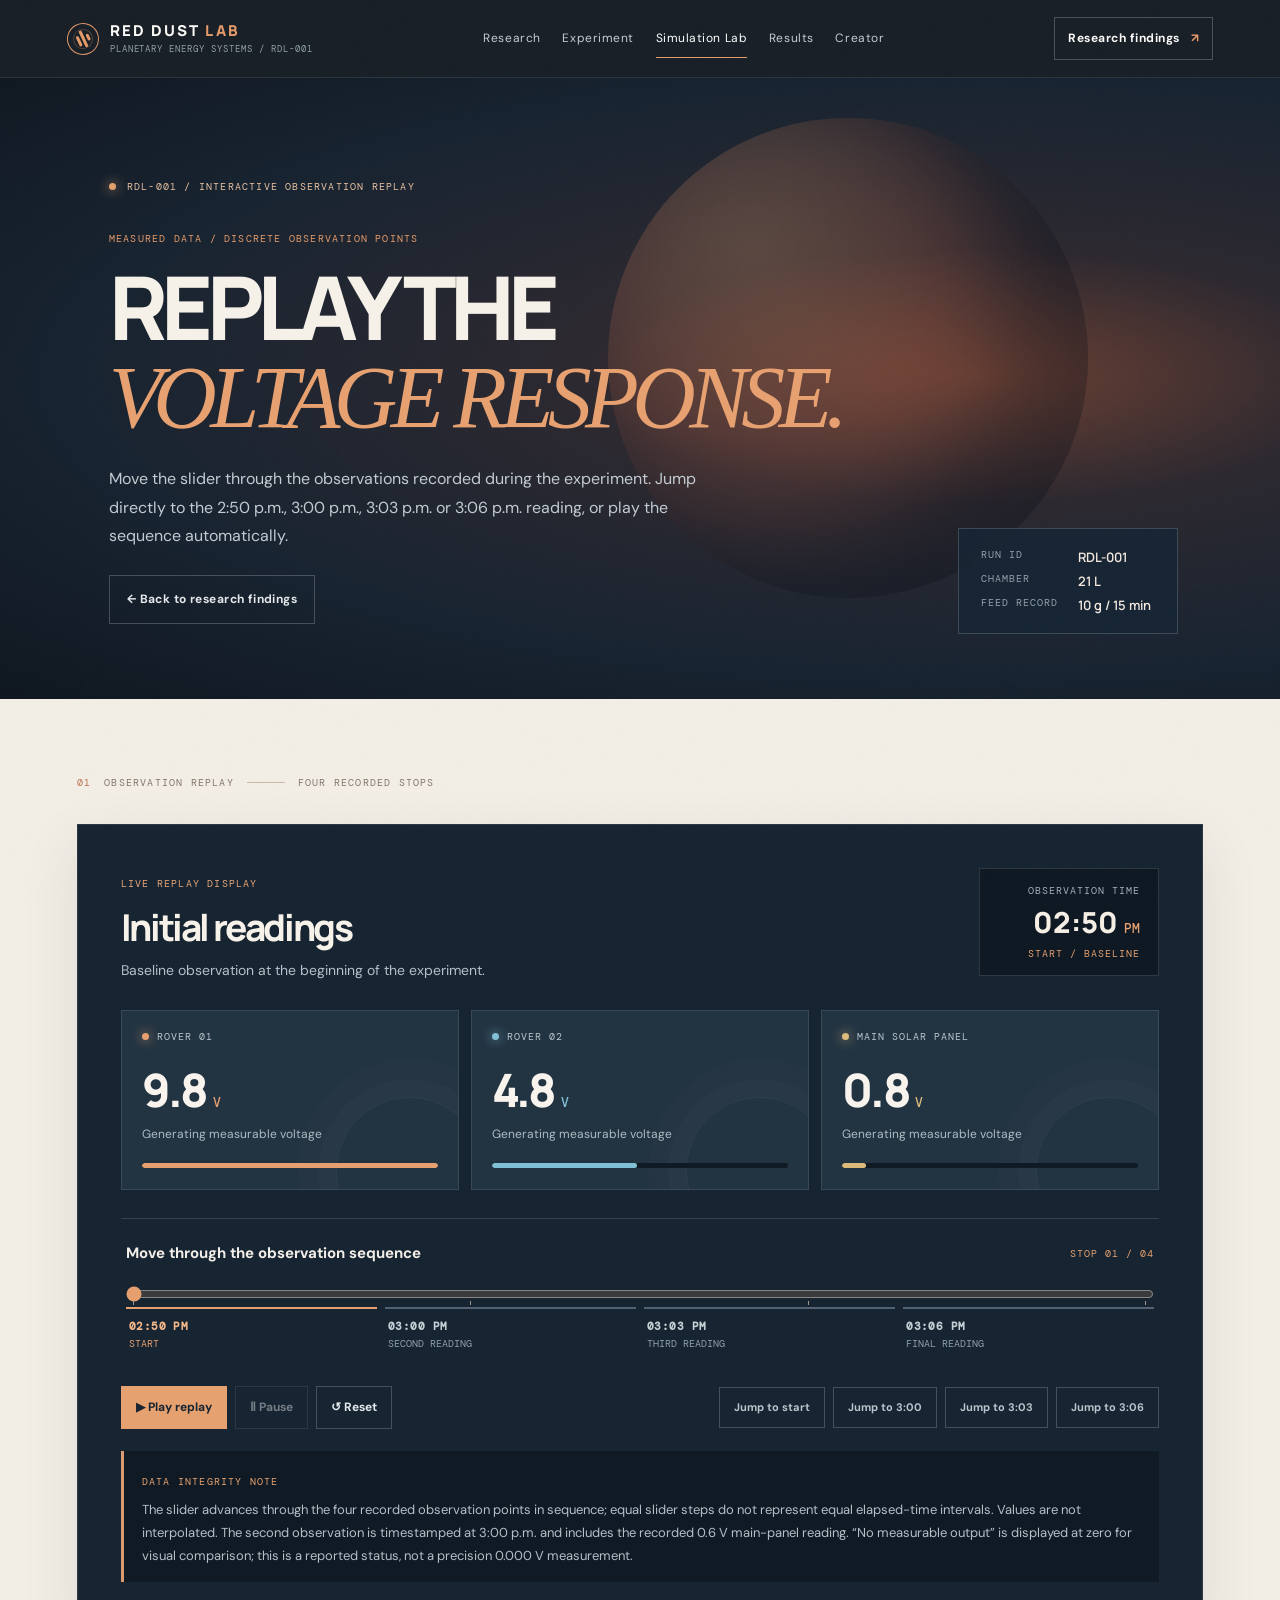
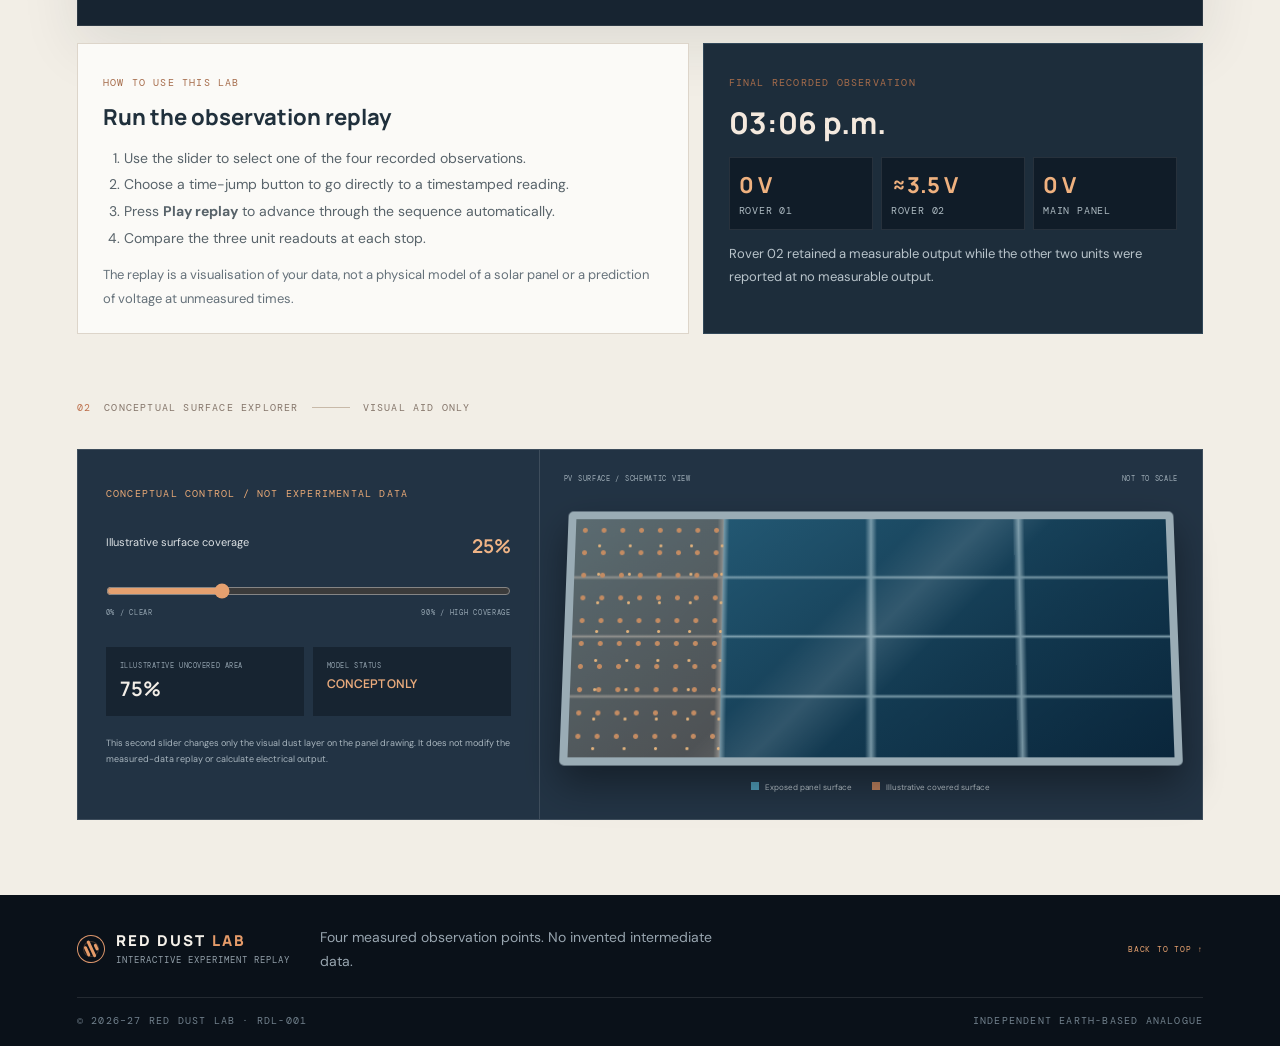
==== commit ab5ce000: "Updated changes to website" ====
--- a/simulation.html
+++ b/simulation.html
@@ -20,7 +20,7 @@
   <main>
     <section class="sim-hero">
       <div class="sim-hero-orb" aria-hidden="true"></div>
-      <div class="sim-hero-content"><p class="eyebrow"><span class="pulse-dot"></span> RDL-001 / INTERACTIVE OBSERVATION REPLAY</p><p class="hero-kicker">MEASURED DATA / DISCRETE OBSERVATION POINTS</p><h1>REPLAY THE<br><em>VOLTAGE RESPONSE.</em></h1><p class="sim-hero-copy">Move the slider through the observations recorded during the experiment. Jump directly to the start, the 3:03 p.m. reading or the final 3:06 p.m. reading, or play the sequence automatically.</p><a class="button button-quiet" href="index.html#results">← Back to research findings</a></div>
+      <div class="sim-hero-content"><p class="eyebrow"><span class="pulse-dot"></span> RDL-001 / INTERACTIVE OBSERVATION REPLAY</p><p class="hero-kicker">MEASURED DATA / DISCRETE OBSERVATION POINTS</p><h1>REPLAY THE<br><em>VOLTAGE RESPONSE.</em></h1><p class="sim-hero-copy">Move the slider through the observations recorded during the experiment. Jump directly to the 2:50 p.m., 3:00 p.m., 3:03 p.m. or 3:06 p.m. reading, or play the sequence automatically.</p><a class="button button-quiet" href="index.html#results">← Back to research findings</a></div>
       <div class="sim-hero-stamp"><span>RUN ID</span><b>RDL-001</b><span>CHAMBER</span><b>21 L</b><span>FEED RECORD</span><b>10 g / 15 min</b></div>
     </section>
 
@@ -34,9 +34,9 @@
             <article class="replay-unit unit-two"><span class="unit-label"><i></i> ROVER 02</span><strong id="rover02Value">4.8 <small>V</small></strong><span class="unit-status" id="rover02Status">Generating measurable voltage</span><div class="unit-bar"><i id="rover02Bar" style="width:48.98%"></i></div></article>
             <article class="replay-unit unit-main"><span class="unit-label"><i></i> MAIN SOLAR PANEL</span><strong id="mainValue">0.8 <small>V</small></strong><span class="unit-status" id="mainStatus">Generating measurable voltage</span><div class="unit-bar"><i id="mainBar" style="width:8.16%"></i></div></article>
           </div>
-          <div class="replay-slider-block"><div class="slider-head"><label for="observationSlider">Move through the observation sequence</label><span id="sliderCounter">STOP 01 / 04</span></div><input id="observationSlider" type="range" min="0" max="3" value="0" step="1" list="observationStops"><datalist id="observationStops"><option value="0" label="2:50"></option><option value="1" label="Intermediate"></option><option value="2" label="3:03"></option><option value="3" label="3:06"></option></datalist><div class="slider-ticks"><button type="button" data-jump="0"><b>02:50 PM</b><small>START</small></button><button type="button" data-jump="1"><b>INTERMEDIATE</b><small>TIME TO VERIFY</small></button><button type="button" data-jump="2"><b>03:03 PM</b><small>THIRD READING</small></button><button type="button" data-jump="3"><b>03:06 PM</b><small>FINAL READING</small></button></div></div>
-          <div class="replay-controls"><div class="playback-buttons"><button class="replay-btn replay-primary" id="playReplay" type="button">▶ Play replay</button><button class="replay-btn" id="pauseReplay" type="button" disabled>Ⅱ Pause</button><button class="replay-btn" id="resetReplay" type="button">↺ Reset</button></div><div class="jump-buttons"><button type="button" data-jump="0">Jump to start</button><button type="button" data-jump="2">Jump to 3:03</button><button type="button" data-jump="3">Jump to 3:06</button></div></div>
-          <div class="replay-integrity"><span>DATA INTEGRITY NOTE</span><p>The slider advances through the four recorded observation points in sequence; equal slider steps do not represent equal elapsed-time intervals. Values are not interpolated. The second observation's exact time was not confirmed, so it is shown as an intermediate reading without assigning a time. “No measurable output” is displayed as 0 V for the visual replay based on the latest clarification; this is a reported status, not a precision 0.000 V measurement.</p></div>
+          <div class="replay-slider-block"><div class="slider-head"><label for="observationSlider">Move through the observation sequence</label><span id="sliderCounter">STOP 01 / 04</span></div><input id="observationSlider" type="range" min="0" max="3" value="0" step="1" list="observationStops"><datalist id="observationStops"><option value="0" label="2:50"></option><option value="1" label="3:00"></option><option value="2" label="3:03"></option><option value="3" label="3:06"></option></datalist><div class="slider-ticks"><button type="button" data-jump="0"><b>02:50 PM</b><small>START</small></button><button type="button" data-jump="1"><b>03:00 PM</b><small>SECOND READING</small></button><button type="button" data-jump="2"><b>03:03 PM</b><small>THIRD READING</small></button><button type="button" data-jump="3"><b>03:06 PM</b><small>FINAL READING</small></button></div></div>
+          <div class="replay-controls"><div class="playback-buttons"><button class="replay-btn replay-primary" id="playReplay" type="button">▶ Play replay</button><button class="replay-btn" id="pauseReplay" type="button" disabled>Ⅱ Pause</button><button class="replay-btn" id="resetReplay" type="button">↺ Reset</button></div><div class="jump-buttons"><button type="button" data-jump="0">Jump to start</button><button type="button" data-jump="1">Jump to 3:00</button><button type="button" data-jump="2">Jump to 3:03</button><button type="button" data-jump="3">Jump to 3:06</button></div></div>
+          <div class="replay-integrity"><span>DATA INTEGRITY NOTE</span><p>The slider advances through the four recorded observation points in sequence; equal slider steps do not represent equal elapsed-time intervals. Values are not interpolated. The second observation is timestamped at 3:00 p.m. and includes the recorded 0.6 V main-panel reading. “No measurable output” is displayed at zero for visual comparison; this is a reported status, not a precision 0.000 V measurement.</p></div>
         </div>
 
         <div class="sim-bottom-grid">
--- a/styles.css
+++ b/styles.css
@@ -1,4 +1,12 @@
-:root{--ink:#111923;--ink-2:#182433;--ink-3:#213244;--paper:#f3f0e9;--paper-2:#e9e3d9;--white:#fbfaf7;--muted:#a4afb9;--muted-dark:#66717b;--orange:#e59b69;--orange-2:#bd704d;--gold:#e4bf7a;--blue:#77b8d3;--line-dark:#ffffff20;--line-light:#d9d1c6;--mono:"DM Mono",monospace;--sans:"DM Sans",sans-serif;--display:Manrope,"DM Sans",sans-serif;--nav-h:76px}*{box-sizing:border-box}html{scroll-behavior:smooth;scroll-padding-top:calc(var(--nav-h) + 18px)}body{margin:0;background:var(--paper);color:var(--ink);font-family:var(--sans);line-height:1.65;overflow-x:hidden}a{color:inherit;text-decoration:none}button{font:inherit}.scroll-progress{position:fixed;z-index:100;top:0;left:0;width:0;height:3px;background:linear-gradient(90deg,var(--orange),var(--gold));box-shadow:0 0 14px #e59b6970}.noise{pointer-events:none;position:fixed;inset:0;z-index:80;opacity:.025;background-image:url("data:image/svg+xml,%3Csvg viewBox='0 0 180 180' xmlns='http://www.w3.org/2000/svg'%3E%3Cfilter id='n'%3E%3CfeTurbulence type='fractalNoise' baseFrequency='.8' numOctaves='3' stitchTiles='stitch'/%3E%3C/filter%3E%3Crect width='100%25' height='100%25' filter='url(%23n)' opacity='.35'/%3E%3C/svg%3E")}.topbar{height:var(--nav-h);display:flex;align-items:center;justify-content:space-between;gap:24px;padding:0 5.2%;background:#101720f5;color:var(--white);position:sticky;top:0;z-index:50;border-bottom:1px solid #ffffff17;backdrop-filter:blur(18px)}.brand{display:flex;align-items:center;gap:11px;flex-shrink:0}.brand-mark{width:32px;height:32px;border:1px solid #db956b;border-radius:50%;display:flex;align-items:center;justify-content:center;gap:2px;transform:rotate(-25deg);position:relative}.brand-mark:after{content:"";position:absolute;inset:5px;border:1px solid #e59b6945;border-radius:50%}.brand-mark i{display:block;width:3px;border-radius:3px;background:var(--orange);height:11px}.brand-mark i:nth-child(2){height:18px}.brand-mark i:nth-child(3){height:7px}.brand-copy b{display:block;font:800 14px var(--display);letter-spacing:.14em;line-height:1.15}.brand-copy em{font-style:normal;color:var(--orange)}.brand-copy small{display:block;color:#93a0aa;font:8px var(--mono);letter-spacing:.11em;margin-top:4px}.main-nav{display:flex;align-items:center;gap:clamp(12px,2vw,28px)}.main-nav a{font-size:10px;color:#c4ccd2;letter-spacing:.045em;position:relative;transition:color .25s}.main-nav a:after{content:"";position:absolute;height:1px;bottom:-9px;left:0;width:0;background:var(--orange);transition:width .25s}.main-nav a:hover,.main-nav a.active{color:#fff}.main-nav a:hover:after,.main-nav a.active:after{width:100%}.nav-cta{font-size:10px;font-weight:700;letter-spacing:.04em;border:1px solid #ffffff39;padding:10px 13px;white-space:nowrap;transition:.25s}.nav-cta span{color:var(--orange);margin-left:8px}.nav-cta:hover{background:var(--orange);border-color:var(--orange);color:var(--ink)}.nav-cta:hover span{color:var(--ink)}.menu-toggle{display:none;background:none;border:0;color:#fff;font-size:24px;cursor:pointer}.section-shell{width:min(1180px,88%);margin-inline:auto}.section{position:relative}.hero{min-height:min(820px,calc(100svh - var(--nav-h)));min-height:760px;position:relative;display:flex;align-items:center;overflow:hidden;background:radial-gradient(ellipse at 75% 44%,#623a2d 0,#2c2730 23%,#151e29 54%,#101720 80%);color:var(--white)}.dust-canvas{position:absolute;inset:0;width:100%;height:100%;z-index:2;pointer-events:none}.hero-grid{position:absolute;inset:0;opacity:.12;background-image:linear-gradient(#ffffff12 1px,transparent 1px),linear-gradient(90deg,#ffffff12 1px,transparent 1px);background-size:84px 84px;mask-image:linear-gradient(90deg,transparent,#000 50%,#000)}.hero-planet{position:absolute;width:min(54vw,720px);aspect-ratio:1;right:4.3%;top:50%;transform:translateY(-47%);border-radius:50%;background:radial-gradient(circle at 31% 25%,#d79a6d 0,#a65f46 21%,#713e35 50%,#392a2d 76%,#1b2029 100%);box-shadow:inset -65px -35px 110px #080d16b8,inset 20px 15px 35px #f6be8050,0 0 110px #c76f4c26;animation:planetFloat 10s ease-in-out infinite}.planet-rim{position:absolute;inset:-5%;border-radius:50%;border:1px solid #e9b28b30;box-shadow:0 0 55px #e58c6220}.planet-surface{position:absolute;inset:0;border-radius:50%;overflow:hidden;background:radial-gradient(ellipse at 20% 40%,transparent 0 15%,#4b313080 16% 17%,transparent 18%),radial-gradient(ellipse at 65% 20%,#f0be8b18 0 8%,transparent 9%),radial-gradient(ellipse at 52% 75%,#171d2670 0 14%,transparent 15%),repeating-linear-gradient(164deg,transparent 0 26px,#f0b3840b 27px 29px,transparent 30px 48px)}.planet-surface:before,.planet-surface:after{content:"";position:absolute;border-radius:50%;background:#3e2b30;box-shadow:inset 4px 4px 12px #1d1d27,0 0 15px #221e24}.planet-surface:before{width:24%;height:13%;left:17%;top:34%;transform:rotate(-22deg)}.planet-surface:after{width:15%;height:9%;right:17%;top:59%;transform:rotate(18deg)}.planet-shadow{position:absolute;inset:0;border-radius:50%;background:linear-gradient(100deg,transparent 25%,#1119230b 45%,#101720c7 95%)}.hero-orbit{position:absolute;z-index:1;border:1px solid #e6b38b29;border-radius:50%;width:min(68vw,900px);height:min(22vw,300px);right:-2%;top:49%;transform:translateY(-50%) rotate(-21deg)}.orbit-two{width:min(60vw,790px);height:min(16vw,220px);right:5%;transform:translateY(-50%) rotate(18deg);border-color:#82b5c21c}.hero-content{position:relative;z-index:5;width:min(780px,66%);padding:88px 0 100px 8.5%}.eyebrow,.overline,.section-kicker,.hero-kicker,.hero-footline small,.hero-readout,.metric-index,.spec-heading,.setup-visual-head,.figure-caption,.pv-unit small,.pv-status,.chart-overline,.timeline-event small,.chart-foot,.mars-visual-top,.mars-caption,.mars-facts small,.assumption-chip,.assumption-step small,.assumption-foot span,.archive-note>span,.source-index,.footer-bottom,.scroll-cue,.hero-coordinate{font-family:var(--mono);letter-spacing:.12em}.eyebrow{font-size:9px;color:#e8c3a5;display:flex;align-items:center;gap:11px}.eyebrow>i{width:34px;height:1px;background:#c98c68}.pulse-dot,.status-dot{display:inline-block;width:7px;height:7px;border-radius:50%;background:#e3a16d;box-shadow:0 0 12px #e3a16d;animation:pulse 2s ease-in-out infinite}.hero-kicker{margin:46px 0 16px;color:var(--orange);font-size:9px}.hero h1{font:800 clamp(44px,6.15vw,82px)/.99 var(--display);letter-spacing:-.075em;margin:0;max-width:820px;text-wrap:balance}.hero h1 em,.section h2 em{font-family:Georgia,serif;color:#e6a06f;font-weight:400;letter-spacing:-.05em}.hero-copy{font-size:14px;line-height:1.8;color:#bbc3ca;max-width:450px;margin:25px 0 28px}.hero-actions{display:flex;align-items:center;gap:13px}.button{display:inline-flex;align-items:center;justify-content:center;gap:25px;padding:13px 17px;font-size:10px;font-weight:700;letter-spacing:.035em;transition:transform .25s,background .25s,border-color .25s,color .25s}.button span{font-size:16px}.button-primary{background:var(--orange);color:#171f28}.button-primary:hover{transform:translateY(-3px);background:#f2bd92;box-shadow:0 10px 30px #e59b6930}.button-quiet{border:1px solid #ffffff35;color:#e4e7e9}.button-quiet:hover{border-color:var(--orange);color:var(--orange)}.hero-footline{display:flex;gap:30px;flex-wrap:wrap;border-top:1px solid #ffffff35;padding-top:18px;margin-top:66px;max-width:690px}.hero-footline div{display:flex;flex-direction:column;gap:4px}.hero-footline small{font-size:8px;color:#87939d}.hero-footline b{font-size:10px;font-weight:500;color:#e6eaed}.hero-footline .status-dot{width:6px;height:6px;margin-right:5px}.hero-readout{position:absolute;z-index:5;right:7.8%;bottom:11%;width:260px;padding:18px;background:#182433d9;border:1px solid #ffffff2d;backdrop-filter:blur(14px);box-shadow:0 18px 80px #0005;overflow:hidden;animation:readoutIn 1s .4s both}.readout-top,.readout-bottom{display:flex;align-items:center;justify-content:space-between;gap:8px;font-size:7px;color:#aab5bd}.readout-mark{color:#e4aa7f}.readout-main{padding:22px 0 16px}.readout-main>span,.readout-stats span{display:block;color:#94a0aa;font-size:7px}.readout-main strong{font:700 45px var(--display);letter-spacing:-.07em;color:#f2f1eb}.readout-main strong small,.readout-stats small{font:500 12px var(--mono);color:var(--orange)}.readout-divider{height:1px;background:#ffffff20}.readout-stats{display:grid;grid-template-columns:1fr 1fr;gap:10px;padding:15px 0}.readout-stats b{display:block;font:600 22px var(--display);color:#f2f1eb;margin-top:4px}.readout-bottom{border-top:1px solid #ffffff20;padding-top:12px;font-size:7px}.readout-bottom span:last-child{color:var(--orange)}.readout-scan{position:absolute;left:0;right:0;height:1px;top:-2px;background:#e7a16c;opacity:.8;box-shadow:0 0 12px #e7a16c;animation:scan 6s linear infinite}.hero-coordinate{position:absolute;z-index:4;right:5.3%;top:13%;writing-mode:vertical-rl;font-size:8px;color:#f0c09c88}.hero-coordinate span{color:var(--orange)}.scroll-cue{position:absolute;z-index:6;bottom:22px;left:8.5%;display:flex;align-items:center;gap:10px;color:#929da7;font-size:7px}.scroll-cue span{width:27px;height:1px;background:var(--orange);position:relative}.scroll-cue span:after{content:"";position:absolute;right:0;top:-3px;border-right:1px solid var(--orange);border-top:1px solid var(--orange);width:6px;height:6px;transform:rotate(45deg)}.section{padding:104px 0}.section-kicker{display:flex;align-items:center;gap:13px;font-size:8px;color:#85766b;margin-bottom:33px}.section-kicker span{color:var(--orange-2)}.section-kicker i{width:38px;height:1px;background:#c8b9a8}.section-kicker.light{color:#aab5bd}.section-kicker.light span{color:var(--orange)}.section-kicker.light i{background:#ffffff30}.intro-grid{display:grid;grid-template-columns:1fr 1fr;gap:9%;align-items:start}.overline{font-size:8px;color:var(--orange-2);margin:0 0 15px}.section h2{font:750 clamp(38px,5.3vw,66px)/1.08 var(--display);letter-spacing:-.065em;margin:0;color:var(--ink)}.intro-copy{padding-top:3px;color:#606b73;font-size:12px}.intro-copy p{margin:0 0 15px}.intro-copy blockquote{font:600 16px/1.55 var(--display);color:#263542;border-left:2px solid var(--orange-2);padding:4px 0 4px 17px;margin:23px 0}.integrity-note{background:#e8e2d8;padding:14px 17px;border-left:2px solid #c17a57}.integrity-note span{font:8px var(--mono);letter-spacing:.13em;color:#a45f42}.integrity-note p{font-size:10px;margin:6px 0 0;color:#68717a}.metric-ribbon{display:grid;grid-template-columns:repeat(4,1fr);margin-top:70px;border-top:1px solid var(--line-light);border-bottom:1px solid var(--line-light)}.metric-cell{padding:19px 22px;border-right:1px solid var(--line-light);display:flex;flex-direction:column;gap:3px}.metric-cell:last-child{border-right:0}.metric-index{font-size:7px;color:#a56c4c}.metric-cell>b{font:750 34px var(--display);letter-spacing:-.05em;color:#1e2d3a;line-height:1.4}.metric-cell>b i{font:500 12px var(--mono);font-style:normal;color:#b16a4a;margin-left:4px}.metric-cell>small{font-size:9px;color:#75808a}.experiment-section,.archive-section{background:#111b27;color:var(--white);overflow:hidden}.section-heading{display:flex;align-items:end;justify-content:space-between;gap:55px;margin:0 0 45px}.section-heading h2{color:#f4f1eb}.section-heading h2 em{color:var(--orange)}.section-aside{max-width:330px;color:#9da9b3;font-size:11px;line-height:1.8;margin:0 0 6px}.setup-layout{display:grid;grid-template-columns:1.05fr .95fr;gap:24px}.setup-visual{min-height:455px;border:1px solid #ffffff20;background:linear-gradient(145deg,#1b2b3a,#17212e);padding:18px;position:relative;overflow:hidden}.setup-visual:before{content:"";position:absolute;inset:0;background-image:linear-gradient(#ffffff08 1px,transparent 1px),linear-gradient(90deg,#ffffff08 1px,transparent 1px);background-size:30px 30px;mask-image:linear-gradient(135deg,#000,transparent 90%)}.setup-visual-head{display:flex;justify-content:space-between;gap:10px;color:#9eabb6;font-size:7px;position:relative;z-index:2}.apparatus-scene{height:365px;position:relative;z-index:2;margin-top:8px}.lamp-unit{position:absolute;left:7%;top:24%;width:90px;height:130px;display:flex;align-items:center;flex-direction:column}.lamp-head{height:34px;width:62px;border-radius:32px 32px 7px 7px;background:linear-gradient(135deg,#fff3cc,#d5a46d);box-shadow:0 0 28px #f7d3939c,0 0 85px #f0bf7645;position:relative;z-index:2}.lamp-neck{width:7px;height:52px;background:#798b98}.lamp-base{width:55px;height:6px;border-radius:50%;background:#99a9b2}.lamp-unit span{font:7px var(--mono);color:#d1b18d;margin-top:10px;white-space:nowrap}.lamp-beam{position:absolute;left:10%;top:34%;width:49%;height:62%;background:linear-gradient(90deg,#f2c9852b,#f2c98500);clip-path:polygon(0 0,100% 38%,100% 62%,0 100%);filter:blur(2px);animation:beamPulse 4s ease-in-out infinite}.chamber-unit{position:absolute;left:37%;top:19%;width:39%;height:53%;}.chamber-label{font:7px var(--mono);letter-spacing:.11em;color:#aab7bf;text-align:center;margin-bottom:8px}.chamber-glass{position:relative;width:100%;height:148px;border:1px solid #a8c8cf9b;border-radius:7px 7px 12px 12px;background:linear-gradient(135deg,#a8d5de20,#5b91a625 45%,#c0e2e91b);box-shadow:inset 0 0 30px #bde8f012,0 0 24px #74b9cd14;overflow:hidden}.chamber-glass:before{content:"";position:absolute;inset:7px;border:1px solid #c5e7ec35;border-radius:4px}.chamber-floor{position:absolute;left:5%;right:5%;bottom:9px;height:8px;border-radius:50%;background:#c087593d;filter:blur(3px)}.chamber-dust{position:absolute;left:0;right:0;bottom:15px;height:70%;background-image:radial-gradient(circle,#dca36c 0 1.2px,transparent 1.8px),radial-gradient(circle,#e8c38d 0 1px,transparent 1.7px);background-size:23px 28px,35px 31px;opacity:.75;animation:dustDrift 7s linear infinite}.d2{animation-delay:-2s;opacity:.4;transform:translateY(8px)}.d3{animation-delay:-4s;opacity:.55;transform:translateY(-4px)}.chamber-volume{font:8px var(--mono);color:#c1d2d8;text-align:center;margin-top:9px}.feed-line{position:absolute;right:7%;top:29%;width:21%;display:flex;align-items:center;gap:6px;flex-direction:column}.feed-line span{font:7px var(--mono);color:var(--orange)}.feed-line i{display:block;width:100%;height:1px;background:var(--orange);position:relative}.feed-line i:after{content:"";position:absolute;right:0;top:-3px;width:6px;height:6px;border-right:1px solid var(--orange);border-top:1px solid var(--orange);transform:rotate(45deg)}.panel-rack{position:absolute;left:26%;right:12%;bottom:15%;height:85px;display:flex;align-items:end;justify-content:space-around;gap:9px;perspective:280px}.pv-mini{width:29%;height:65px;background:repeating-linear-gradient(90deg,transparent 0 23%,#79b7c7 24% 25%,transparent 26% 49%),repeating-linear-gradient(0deg,#204c64 0 23%,#83b5c5 24% 25%,#204c64 26% 49%);border:2px solid #8eabb5;transform:rotateX(9deg) skewY(-5deg);box-shadow:0 10px 17px #0005;position:relative;animation:panelGlow 4s ease-in-out infinite}.pv-mini span{position:absolute;bottom:-22px;left:0;right:0;text-align:center;font:7px var(--mono);color:#b9c8cf}.pv-two{animation-delay:.8s}.pv-main{animation-delay:1.5s}.apparatus-caption{position:absolute;bottom:0;left:0;right:0;display:flex;align-items:center;justify-content:center;gap:8px;font:7px var(--mono);color:#9aa8b1}.legend-line{width:15px;height:1px;display:inline-block}.legend-amber{background:var(--orange)}.legend-cyan{background:var(--blue);margin-left:12px}.figure-caption{font-size:8px;color:#81909b;letter-spacing:.03em;line-height:1.6;position:relative;z-index:2;margin:8px 0 0}.setup-data{display:grid;grid-template-columns:1fr 1fr;gap:11px}.spec-card{background:#192838;border:1px solid #ffffff14;padding:18px;position:relative;overflow:hidden;transition:transform .3s,border-color .3s}.spec-card:hover{transform:translateY(-4px);border-color:#d9996b80}.spec-heading{display:flex;justify-content:space-between;color:#dd9b6e;font-size:7px}.spec-heading b{color:#667b8a;font-weight:400}.spec-card h3{font:650 14px var(--display);margin:15px 0 3px}.spec-value{font:750 34px var(--display);letter-spacing:-.06em;color:#f6efe7;line-height:1.4}.spec-value small{font:500 10px var(--mono);color:var(--orange)}.spec-text{font:700 19px var(--display);letter-spacing:-.03em;margin:8px 0}.spec-card p{font-size:9px;color:#a2afb9;line-height:1.7;margin:4px 0 0}.spec-card p strong{color:#f2b98c}.pv-units{display:grid;grid-template-columns:repeat(3,1fr);gap:11px;margin-top:20px}.pv-unit{display:flex;align-items:center;gap:13px;background:#182535;border:1px solid #ffffff16;padding:14px 15px;min-width:0}.pv-unit-icon{width:41px;height:41px;flex:0 0 41px;border:1px solid #78afc15a;background:#204258;display:grid;place-items:center;position:relative;overflow:hidden}.pv-unit-icon:after{content:"";position:absolute;width:100%;height:1px;background:#9bd6e7;top:50%;left:0;opacity:.5}.pv-unit-icon span{font:700 10px var(--mono);color:#d3eff2;z-index:1}.pv-unit-icon i{position:absolute;left:0;right:0;height:8px;bottom:0;background:#5ba0bb45}.pv-unit>div:nth-child(2){display:flex;flex-direction:column;min-width:0;gap:1px}.pv-unit small{font-size:6px;color:#8294a0}.pv-unit b{font:700 13px var(--display)}.pv-unit>div:nth-child(2)>span{font-size:8px;color:#a5b1ba}.pv-status{font-size:6px;margin-left:auto;text-align:right;line-height:1.5;max-width:72px}.status-ended{color:#e0a17a}.status-active{color:#85c5ce}.method-caution{display:flex;align-items:flex-start;gap:15px;margin-top:20px;padding:16px 18px;border:1px solid #d69a6b45;background:#d69a6b0b}.caution-icon{display:grid;place-items:center;width:22px;height:22px;flex:0 0 22px;border:1px solid var(--orange);border-radius:50%;color:var(--orange);font:700 12px var(--mono)}.method-caution b{font:650 11px var(--display);color:#efb88f}.method-caution p{font-size:9px;color:#abb7c0;margin:3px 0 0;line-height:1.7}.results-section{background:#f3f0e9}.result-summary{display:grid;grid-template-columns:repeat(3,1fr);gap:12px;margin:0 0 18px}.result-highlight{background:#fffdfa;border:1px solid #e4ddd3;padding:19px 21px;position:relative;overflow:hidden}.result-highlight>span{font:7px var(--mono);letter-spacing:.11em;color:#a46b4d}.result-highlight>b{display:block;font:750 clamp(28px,3.2vw,39px) var(--display);letter-spacing:-.06em;color:#1d2b37;margin:6px 0 2px}.result-highlight>b i{font:500 12px var(--mono);font-style:normal;color:#af6f4e}.result-highlight>small{font-size:8px;color:#7d858b}.result-highlight .word-value{font-size:22px;letter-spacing:-.03em;color:#b56849}.highlight-bar{height:2px;background:#e8e2d8;margin-top:17px}.highlight-bar i{display:block;width:var(--bar,27.08%);height:2px;background:linear-gradient(90deg,var(--orange-2),var(--gold));transform-origin:left;animation:barGrow 1.2s ease-out both}.chart-panel,.table-card,.calculation-card,.timeline-card{background:#fffdfa;border:1px solid #e4ddd3}.chart-panel{padding:24px 25px 17px}.chart-header{display:flex;align-items:flex-start;justify-content:space-between;gap:20px}.chart-overline{font-size:7px;color:#ad6e4e}.chart-header h3,.table-card h3,.calculation-card h3,.timeline-heading h3{font:700 18px var(--display);letter-spacing:-.035em;margin:5px 0 3px;color:#1d2b37}.chart-header p{font-size:9px;color:#76818a;margin:0}.chart-controls{display:flex;align-items:center}.segmented{display:inline-flex;padding:3px;background:#ece7df;gap:2px}.seg-button{border:0;padding:7px 10px;font-size:8px;font-weight:700;color:#75808a;background:transparent;cursor:pointer;transition:.2s}.seg-button.active{background:#182634;color:#fff}.chart-legend{display:flex;gap:17px;flex-wrap:wrap;margin:22px 0 4px}.legend-toggle{border:0;background:none;display:inline-flex;align-items:center;gap:7px;padding:0;font-size:8px;color:#68737d;cursor:pointer;opacity:.48;transition:opacity .2s}.legend-toggle.selected{opacity:1}.legend-dot{width:8px;height:8px;border-radius:50%;display:inline-block}.c-orange{background:#c56f4b}.c-blue{background:#4f9ab5}.c-gold{background:#c49a4c}.chart-wrap{position:relative;width:100%;overflow:hidden}.chart-wrap svg{width:100%;height:auto;display:block;overflow:visible}.chart-grid-line{stroke:#e8e3da;stroke-width:1}.chart-axis-label{fill:#8b918f;font:10px var(--mono)}.chart-series{fill:none;stroke-width:3;stroke-linecap:round;stroke-linejoin:round;stroke-dasharray:1200;stroke-dashoffset:1200;animation:drawLine 1.5s cubic-bezier(.2,.6,.2,1) forwards}.series-rover01{stroke:#c56f4b}.series-rover02{stroke:#4f9ab5}.series-main{stroke:#c49a4c;stroke-width:2.5}.chart-point{stroke:#fffdfa;stroke-width:2.4;cursor:pointer;transition:r .2s}.chart-point:hover{r:7}.chart-point.rover01{fill:#c56f4b}.chart-point.rover02{fill:#4f9ab5}.chart-point.main{fill:#c49a4c}.chart-no-data{fill:#8b928f;font:9px var(--mono)}.chart-tooltip{display:none;position:absolute;z-index:5;pointer-events:none;min-width:130px;padding:9px 11px;background:#172431;color:#fff;font-size:9px;box-shadow:0 5px 20px #16233035}.chart-tooltip.visible{display:block}.chart-tooltip b{display:block;color:#f1b487;font:700 10px var(--display);margin-bottom:3px}.chart-foot{display:flex;justify-content:space-between;gap:20px;flex-wrap:wrap;border-top:1px solid #e9e3d9;padding-top:12px;margin-top:2px;font-size:7px;letter-spacing:.04em;color:#838c91}.foot-dot{display:inline-block;width:6px;height:6px;border-radius:50%;background:#c56f4b;margin-right:5px}.observation-grid{display:grid;grid-template-columns:1.35fr .65fr;gap:13px;margin-top:14px}.table-card,.calculation-card{padding:19px 20px}.table-card-head{display:flex;justify-content:space-between;align-items:center;gap:15px;margin-bottom:14px}.table-card h3,.calculation-card h3{font-size:15px}.small-action{background:transparent;border:1px solid #d7c8b9;padding:7px 10px;color:#855b43;font:8px var(--mono);cursor:pointer;transition:.2s}.small-action:hover{background:#f1e4d8;border-color:#c18460}.table-scroll{overflow-x:auto}.data-table{width:100%;border-collapse:collapse;text-align:left;font-size:9px;min-width:560px}.data-table th{padding:9px 10px;background:#f0ebe3;color:#987054;font:7px var(--mono);letter-spacing:.08em}.data-table td{padding:11px 10px;border-bottom:1px solid #ece6dd;color:#56636d;vertical-align:middle}.data-table td:first-child{font-weight:700;color:#253543}.data-table tr:last-child td{border-bottom:0}.data-table td small{color:#a17a60;font-size:8px}.verify-tag{display:inline-block;padding:3px 5px;background:#f7ead8;color:#a66d45;font:7px var(--mono);letter-spacing:.04em}.table-note{font-size:8px;line-height:1.7;color:#899097;margin:13px 0 0}.calculation-card{background:#182635;color:#f1eee8;border-color:#182635}.calculation-card h3{color:#fff}.calculation-card .chart-overline{color:#e1a176}.formula{font:10px var(--mono);background:#ffffff0d;padding:12px;margin:14px 0;color:#f0c39d}.formula span{color:#fff}.calc-row{display:flex;justify-content:space-between;gap:8px;padding:9px 0;border-bottom:1px solid #ffffff18;font-size:8px;color:#b9c4cb}.calc-row b{color:#f1ae7f;font:700 11px var(--display);white-space:nowrap}.calculation-card .table-note{color:#91a0ab}.timeline-card{padding:21px 23px;margin-top:14px}.timeline-heading{display:flex;align-items:center;justify-content:space-between;gap:15px}.timeline-badge{background:#f0e8dd;color:#9c6848;padding:6px 9px;font:7px var(--mono);letter-spacing:.05em}.timeline-track{display:grid;grid-template-columns:repeat(4,1fr);gap:15px;margin:24px 0 3px;position:relative}.timeline-track:before{content:"";position:absolute;top:6px;left:0;right:0;height:1px;background:#ddd4c9}.timeline-event{position:relative;padding-top:25px}.timeline-pin{position:absolute;top:0;left:0;width:12px;height:12px;border-radius:50%;background:#c77a53;border:3px solid #fffdfa;box-shadow:0 0 0 1px #c77a53}.event-warning .timeline-pin{background:#d7a54e;box-shadow:0 0 0 1px #d7a54e}.event-end .timeline-pin{background:#4c9ab1;box-shadow:0 0 0 1px #4c9ab1}.timeline-event small{display:block;font-size:7px;color:#a06a4c}.timeline-event b{display:block;font:700 12px var(--display);margin:4px 0;color:#283845}.timeline-event p{font-size:8px;color:#7a858d;line-height:1.6;margin:0}.mars-section{background:linear-gradient(128deg,#111b27,#202a33 65%,#382a2b);color:#f5f2ec;overflow:hidden}.mars-layout{display:grid;grid-template-columns:.95fr 1.05fr;gap:9%;align-items:center}.mars-copy h2{color:#f4f1eb;margin-bottom:21px}.mars-copy h2 em{color:#e5a06e}.mars-copy>p:not(.overline){font-size:10px;line-height:1.9;color:#aab5bd}.mars-copy strong{color:#f0c29c}.text-arrow{display:inline-flex;gap:15px;align-items:center;border-bottom:1px solid #e5a06e;padding-bottom:6px;color:#edb486;font-size:9px;margin-top:14px}.text-arrow span{font-size:14px}.mars-visual{position:relative;min-height:360px;padding:18px;border:1px solid #ffffff26;background:#ffffff08;overflow:hidden}.mars-visual-top,.mars-caption{display:flex;justify-content:space-between;font-size:7px;color:#b5c1c8}.mars-disc{position:absolute;width:85%;aspect-ratio:1;border-radius:50%;left:7%;top:13%;overflow:hidden;background:radial-gradient(circle at 35% 28%,#c9875f,#924f3e 34%,#67392f 67%,#3b2a2b 100%);box-shadow:inset -32px -16px 55px #100f18b8,0 0 40px #b96d4d26}.mars-disc:before{content:"";position:absolute;inset:0;background:repeating-linear-gradient(170deg,transparent 0 25px,#f5c49a14 26px 28px,transparent 29px 50px)}.mars-crater{position:absolute;border-radius:50%;background:#633a34;box-shadow:inset 4px 5px 9px #2d2228,0 0 5px #edb08422}.crater-a{width:22%;height:10%;left:16%;top:28%;transform:rotate(-18deg)}.crater-b{width:18%;height:8%;right:14%;top:57%;transform:rotate(14deg)}.crater-c{width:12%;height:6%;left:45%;top:71%}.mars-ridge{position:absolute;left:-10%;right:-10%;bottom:18%;height:32%;background:linear-gradient(160deg,transparent 10%,#432d2e 11% 16%,transparent 17% 28%,#4e3030 29% 36%,transparent 37%),linear-gradient(0deg,#33272b,#56373370);clip-path:polygon(0 56%,16% 35%,28% 50%,46% 15%,57% 42%,72% 22%,100% 46%,100% 100%,0 100%)}.mars-surface-dust{position:absolute;inset:0;background-image:radial-gradient(circle,#e5b487 0 1px,transparent 1.7px);background-size:25px 21px;opacity:.4;animation:dustDrift 20s linear infinite}.mars-rover{position:absolute;width:140px;height:65px;bottom:25%;left:43%;transform:scale(.9);filter:drop-shadow(0 8px 5px #170f12aa);animation:roverBob 6s ease-in-out infinite}.rover-body{position:absolute;left:23px;bottom:20px;width:90px;height:29px;background:linear-gradient(135deg,#e6c58e,#a8794f);border:2px solid #f4d7a6;clip-path:polygon(9% 0,91% 0,100% 100%,0 100%)}.rover-mast{position:absolute;left:70px;bottom:49px;width:4px;height:34px;background:#c9d4d1}.rover-mast:after{content:"";position:absolute;top:-5px;left:-5px;width:14px;height:10px;background:#d7e1dc;border-radius:2px}.rover-wheel{position:absolute;bottom:5px;width:19px;height:22px;border-radius:6px;background:#28333a;border:3px solid #b9a17b}.w1{left:27px}.w2{left:60px}.w3{right:18px}.rover-solar{position:absolute;bottom:27px;width:33px;height:22px;background:repeating-linear-gradient(90deg,#2d6075 0 9px,#90bbbc 10px 11px);border:1px solid #d0d8c5}.s1{left:-6px;transform:skewY(-12deg)}.s2{right:-7px;transform:skewY(12deg)}.mars-caption{position:absolute;bottom:15px;left:18px;right:18px}.mars-orbit-line{position:absolute;left:-10%;top:48%;width:120%;height:1px;background:#f1c09836;transform:rotate(-22deg)}.mars-facts{display:grid;grid-template-columns:repeat(4,1fr);gap:0;margin-top:50px;border-top:1px solid #ffffff29;border-bottom:1px solid #ffffff29}.mars-facts>div{padding:18px 15px;border-right:1px solid #ffffff20;display:flex;flex-direction:column;gap:4px}.mars-facts>div:last-child{border-right:0}.mars-facts small{font-size:7px;color:#dba17b}.mars-facts b{font:650 15px var(--display);color:#f4f0ea}.mars-facts span{font-size:8px;color:#9eabb4}.scale-section{background:#e9e4db}.scale-section .section-kicker{color:#776e65}.scale-grid{display:grid;grid-template-columns:repeat(3,1fr);gap:13px}.scale-card{background:#fffdfa;border:1px solid #ddd6cb;padding:21px;min-height:190px;position:relative;overflow:hidden}.scale-card-dark{background:#172533;color:#fff;border-color:#172533}.scale-card-dark .chart-overline{color:#e4a16f}.scale-card .chart-overline{font-size:7px}.scale-number{font:750 35px var(--display);letter-spacing:-.07em;color:#24323d;margin:13px 0 3px}.scale-card-dark .scale-number{color:#f5eee6}.scale-number small{font:500 11px var(--mono);color:#b26d4d;letter-spacing:0}.scale-card p{font-size:9px;color:#76818a;margin:0;line-height:1.7}.scale-card-dark p{color:#aebac2}.scale-equation{font:8px var(--mono);color:#ab714f;margin-top:17px;padding-top:10px;border-top:1px solid #ded7cd}.scale-card-dark .scale-equation{border-color:#ffffff22;color:#e4b18e}.assumption-panel{background:#fffdfa;border:1px solid #ddd6cb;margin-top:15px;padding:25px}.assumption-head{display:flex;justify-content:space-between;align-items:start;gap:20px}.assumption-head h3{font:700 18px var(--display);margin:4px 0;color:#253440}.assumption-chip{font-size:7px;padding:6px 8px;border:1px solid #d7a15b;color:#a7753e;white-space:nowrap}.assumption-flow{display:grid;grid-template-columns:1fr auto 1fr auto 1fr;align-items:center;gap:14px;margin:24px 0 20px}.assumption-step{padding:14px;background:#f2eee7;min-height:96px}.assumption-step small{display:block;font-size:6px;color:#a26d4e;line-height:1.5}.assumption-step b{display:block;font:750 22px var(--display);letter-spacing:-.04em;color:#253440;margin:7px 0 2px}.assumption-step span{font-size:8px;color:#7b858b}.assumption-symbol{font:700 18px var(--display);color:#b97855}.assumption-result{background:#172635}.assumption-result small{color:#d5a27e}.assumption-result b{color:#fff}.assumption-result span{color:#adb9c1}.assumption-foot{display:grid;grid-template-columns:1fr 1fr;gap:12px;border-top:1px solid #e5ded4;padding-top:16px}.assumption-foot>div{display:flex;flex-direction:column;gap:5px}.assumption-foot span{font-size:7px;color:#a27254}.assumption-foot b{font:700 16px var(--display);color:#283945}.assumption-foot b small{font:500 9px var(--mono);color:#7b868d}.assumption-warning{font-size:8px;line-height:1.8;color:#7e8588;margin:17px 0 0;padding:12px 14px;background:#f5eee4;border-left:2px solid #c48a60}.assumption-warning strong{color:#975f42}.sol-extrapolation{display:flex;align-items:center;justify-content:space-between;gap:25px;background:#d8cbbd;padding:20px 23px;margin-top:14px}.sol-extrapolation h3{font:650 14px var(--display);margin:6px 0;color:#263641}.sol-extrapolation p{font-size:8px;color:#69747a;margin:0}.sol-result{text-align:right;white-space:nowrap}.sol-result b{display:block;font:750 31px var(--display);color:#9e5d40;letter-spacing:-.06em}.sol-result b small{font:500 12px var(--mono)}.sol-result span{font-size:7px;color:#6b777e}.scientific-caveat{padding:14px 18px;border:1px dashed #c6ad96;font-size:8px;line-height:1.8;color:#6e787d;margin:14px 0 0}.methods-section{background:#f6f3ed}.method-grid{display:grid;grid-template-columns:1fr 1fr;gap:12px}.method-card{display:flex;gap:17px;background:#fffdfa;border:1px solid #e6dfd5;padding:20px}.method-number{font:500 17px var(--mono);color:#bd7653}.method-card h3{font:700 14px var(--display);margin:0 0 4px;color:#263642}.method-card p{font-size:9px;color:#707b82;line-height:1.8;margin:0}.limitations-panel{display:grid;grid-template-columns:.7fr 1.3fr;gap:35px;margin-top:17px;background:#172533;color:#f3f0e9;padding:25px}.limitations-title h3{font:700 18px var(--display);margin:8px 0}.limitations-title p{font-size:9px;color:#a4b0b8;max-width:220px}.limitations-title .chart-overline{color:#e4a16f}.limitation-list{display:grid;grid-template-columns:1fr 1fr;gap:0 20px}.limitation-list>div{display:flex;gap:10px;padding:10px 0;border-bottom:1px solid #ffffff1a}.limitation-list span{font:8px var(--mono);color:#e1a177;padding-top:2px}.limitation-list p{font-size:8px;color:#b5c0c7;line-height:1.7;margin:0}.evidence-section{background:#eae5dc}.evidence-heading{display:flex;justify-content:space-between;align-items:end;gap:30px;margin-bottom:35px}.evidence-heading h2{font:750 clamp(37px,5vw,60px)/1.08 var(--display);letter-spacing:-.065em;margin:0;color:#202f3a}.evidence-heading h2 em{font-family:Georgia,serif;font-weight:400;color:#b66d4d}.evidence-heading .section-aside{color:#737d83}.evidence-heading code{background:#ddd4c8;padding:2px 4px;color:#875a40}.evidence-grid{display:grid;grid-template-columns:repeat(3,1fr);gap:14px}.evidence-slot{background:#fffdfa;border:1px solid #ddd6cb;overflow:hidden}.evidence-art{height:180px;position:relative;display:grid;place-items:center;overflow:hidden;background:linear-gradient(145deg,#1a2836,#3a3032)}.evidence-icon{position:absolute;top:13px;left:14px;color:#f0b68b;font:8px var(--mono);z-index:2}.evidence-lines{position:absolute;inset:0;background-image:linear-gradient(#ffffff13 1px,transparent 1px),linear-gradient(90deg,#ffffff13 1px,transparent 1px);background-size:25px 25px}.evidence-box{width:46%;height:55%;border:2px solid #b8d5d9;border-radius:7px;background:#80b1bc19;box-shadow:inset 0 0 25px #9fd3d815,0 0 25px #b7d9dc16;position:relative}.evidence-box:after{content:"";position:absolute;left:110%;top:40%;width:55%;height:1px;background:#e0a476;box-shadow:0 0 20px #e0a476}.evidence-art-setup:after{content:"";position:absolute;width:10px;height:64px;left:20%;bottom:25%;background:linear-gradient(#f7d9a6,#b8764b);border-radius:6px 6px 2px 2px;box-shadow:0 0 30px #f7d9a680}.evidence-art-reading{background:radial-gradient(circle at center,#314b5a,#182431 72%)}.meter-face{background:#dbe3d3;color:#1b3329;font:700 30px var(--mono);padding:14px 22px;border:6px solid #829197;border-radius:7px;box-shadow:0 10px 25px #0005}.meter-face span{font-size:12px;margin-left:4px}.evidence-art-chamber{background:linear-gradient(140deg,#273743,#19212c)}.glass-shape{width:36%;height:65%;border:2px solid #a9d4dc;border-radius:5px 5px 12px 12px;background:linear-gradient(140deg,#b1e1e41c,#709ba52a);position:relative;box-shadow:inset 0 0 20px #9ed4df15}.glass-shape:after{content:"";position:absolute;left:0;right:0;bottom:12%;height:20%;background:#cf89583b}.glass-shape i{position:absolute;width:4px;height:4px;border-radius:50%;background:#dfb27b;left:30%;top:30%;box-shadow:20px 15px #dfb27b,40px 4px #dfb27b,12px 39px #dfb27b;animation:floatParticle 4s ease-in-out infinite}.evidence-slot>div:last-child{padding:16px 17px 18px}.evidence-slot small{font:7px var(--mono);color:#a56a4b;letter-spacing:.1em}.evidence-slot h3{font:700 14px var(--display);margin:5px 0}.evidence-slot p{font-size:8px;color:#7c858b;line-height:1.7;min-height:45px;margin:0 0 10px}.evidence-slot code{font:7px var(--mono);color:#a06a4c;background:#f0ebe4;padding:5px 7px}.video-note{display:flex;align-items:center;gap:15px;padding:17px 19px;background:#172533;color:#f2f0e9;margin-top:14px}.video-play{display:grid;place-items:center;width:35px;height:35px;border:1px solid #e5a06f;border-radius:50%;font-size:11px;color:#e5a06f;padding-left:2px;flex-shrink:0}.video-note b{font:650 12px var(--display)}.video-note p{font-size:8px;color:#a8b4bc;margin:3px 0 0}.link-pending{margin-left:auto;font:7px var(--mono);color:#e4a16f;white-space:nowrap}.archive-section{padding-bottom:75px}.source-list{border-top:1px solid #ffffff2c}.source-item{display:grid;grid-template-columns:100px 1fr 30px;align-items:center;gap:20px;border-bottom:1px solid #ffffff20;padding:18px 14px;transition:background .25s,padding .25s}.source-item:hover{background:#ffffff08;padding-left:20px}.source-index{font-size:7px;color:#e5a16f}.source-item b{font:650 12px var(--display);color:#f4f0e9}.source-item p{font-size:8px;color:#9eabb5;margin:3px 0 0}.source-arrow{justify-self:end;color:#e5a16f;font-size:16px}.archive-note{display:grid;grid-template-columns:140px 1fr;gap:20px;margin-top:25px;padding:18px 20px;background:#ffffff0a;border:1px solid #ffffff16}.archive-note>span{font-size:7px;color:#e5a16f}.archive-note p{font-size:8px;color:#a9b4bc;line-height:1.8;margin:0}.footer{background:#0a1119;color:#f4f0e9;padding:30px 6% 17px}.footer-main{display:flex;align-items:center;gap:30px;padding-bottom:24px}.footer-brand .brand-mark{width:28px;height:28px}.footer-main>p{font-size:9px;color:#98a5af;margin:0;max-width:400px}.back-top{margin-left:auto;font:8px var(--mono);color:#e6a16f;letter-spacing:.1em}.footer-bottom{border-top:1px solid #ffffff1b;padding-top:14px;display:flex;align-items:center;justify-content:space-between;gap:15px;flex-wrap:wrap;color:#71808c;font-size:7px}.reveal{opacity:0;transform:translateY(22px);transition:opacity .75s ease,transform .75s cubic-bezier(.2,.7,.2,1)}.reveal.is-visible{opacity:1;transform:translateY(0)}.reveal-delay-1{transition-delay:.12s}.reveal-delay-2{transition-delay:.22s}.reveal-delay-3{transition-delay:.32s}
+:root{--ink:#111923;--ink-2:#182433;--ink-3:#213244;--paper:#f3f0e9;--paper-2:#e9e3d9;--white:#fbfaf7;--muted:#a4afb9;--muted-dark:#66717b;--orange:#e59b69;--orange-2:#bd704d;--gold:#e4bf7a;--blue:#77b8d3;--line-dark:#ffffff20;--line-light:#d9d1c6;--mono:"DM Mono",monospace;--sans:"DM Sans",sans-serif;--display:Manrope,"DM Sans",sans-serif;--nav-h:76px}*{box-sizing:border-box}html{scroll-behavior:smooth;scroll-padding-top:calc(var(--nav-h) + 18px)}body{margin:0;background:var(--paper);color:var(--ink);font-family:var(--sans);line-height:1.65;overflow-x:hidden}a{color:inherit;text-decoration:none}button{font:inherit}.scroll-progress{position:fixed;z-index:100;top:0;left:0;width:0;height:3px;background:linear-gradient(90deg,var(--orange),var(--gold));box-shadow:0 0 14px #e59b6970}.noise{pointer-events:none;position:fixed;inset:0;z-index:80;opacity:.025;background-image:url("data:image/svg+xml,%3Csvg viewBox='0 0 180 180' xmlns='http://www.w3.org/2000/svg'%3E%3Cfilter id='n'%3E%3CfeTurbulence type='fractalNoise' baseFrequency='.8' numOctaves='3' stitchTiles='stitch'/%3E%3C/filter%3E%3Crect width='100%25' height='100%25' filter='url(%23n)' opacity='.35'/%3E%3C/svg%3E")}.topbar{height:var(--nav-h);display:flex;align-items:center;justify-content:space-between;gap:24px;padding:0 5.2%;background:#101720f5;color:var(--white);position:sticky;top:0;z-index:50;border-bottom:1px solid #ffffff17;backdrop-filter:blur(18px)}.brand{display:flex;align-items:center;gap:11px;flex-shrink:0}.brand-mark{width:32px;height:32px;border:1px solid #db956b;border-radius:50%;display:flex;align-items:center;justify-content:center;gap:2px;transform:rotate(-25deg);position:relative}.brand-mark:after{content:"";position:absolute;inset:5px;border:1px solid #e59b6945;border-radius:50%}.brand-mark i{display:block;width:3px;border-radius:3px;background:var(--orange);height:11px}.brand-mark i:nth-child(2){height:18px}.brand-mark i:nth-child(3){height:7px}.brand-copy b{display:block;font:800 14px var(--display);letter-spacing:.14em;line-height:1.15}.brand-copy em{font-style:normal;color:var(--orange)}.brand-copy small{display:block;color:#93a0aa;font:8px var(--mono);letter-spacing:.11em;margin-top:4px}.main-nav{display:flex;align-items:center;gap:clamp(12px,2vw,28px)}.main-nav a{font-size:10px;color:#c4ccd2;letter-spacing:.045em;position:relative;transition:color .25s}.main-nav a:after{content:"";position:absolute;height:1px;bottom:-9px;left:0;width:0;background:var(--orange);transition:width .25s}.main-nav a:hover,.main-nav a.active{color:#fff}.main-nav a:hover:after,.main-nav a.active:after{width:100%}.nav-cta{font-size:10px;font-weight:700;letter-spacing:.04em;border:1px solid #ffffff39;padding:10px 13px;white-space:nowrap;transition:.25s}.nav-cta span{color:var(--orange);margin-left:8px}.nav-cta:hover{background:var(--orange);border-color:var(--orange);color:var(--ink)}.nav-cta:hover span{color:var(--ink)}.menu-toggle{display:none;background:none;border:0;color:#fff;font-size:24px;cursor:pointer}.section-shell{width:min(1180px,88%);margin-inline:auto}.section{position:relative}.hero{min-height:min(820px,calc(100svh - var(--nav-h)));min-height:760px;position:relative;display:flex;align-items:center;overflow:hidden;background:radial-gradient(ellipse at 75% 44%,#623a2d 0,#2c2730 23%,#151e29 54%,#101720 80%);color:var(--white)}.dust-canvas{position:absolute;inset:0;width:100%;height:100%;z-index:2;pointer-events:none}.hero-grid{position:absolute;inset:0;opacity:.12;background-image:linear-gradient(#ffffff12 1px,transparent 1px),linear-gradient(90deg,#ffffff12 1px,transparent 1px);background-size:84px 84px;mask-image:linear-gradient(90deg,transparent,#000 50%,#000)}.hero-planet{position:absolute;width:min(54vw,720px);aspect-ratio:1;right:4.3%;top:50%;transform:translateY(-47%);border-radius:50%;background:radial-gradient(circle at 31% 25%,#d79a6d 0,#a65f46 21%,#713e35 50%,#392a2d 76%,#1b2029 100%);box-shadow:inset -65px -35px 110px #080d16b8,inset 20px 15px 35px #f6be8050,0 0 110px #c76f4c26;animation:planetFloat 10s ease-in-out infinite}.planet-rim{position:absolute;inset:-5%;border-radius:50%;border:1px solid #e9b28b30;box-shadow:0 0 55px #e58c6220}.planet-surface{position:absolute;inset:0;border-radius:50%;overflow:hidden;background:radial-gradient(ellipse at 20% 40%,transparent 0 15%,#4b313080 16% 17%,transparent 18%),radial-gradient(ellipse at 65% 20%,#f0be8b18 0 8%,transparent 9%),radial-gradient(ellipse at 52% 75%,#171d2670 0 14%,transparent 15%),repeating-linear-gradient(164deg,transparent 0 26px,#f0b3840b 27px 29px,transparent 30px 48px)}.planet-surface:before,.planet-surface:after{content:"";position:absolute;border-radius:50%;background:#3e2b30;box-shadow:inset 4px 4px 12px #1d1d27,0 0 15px #221e24}.planet-surface:before{width:24%;height:13%;left:17%;top:34%;transform:rotate(-22deg)}.planet-surface:after{width:15%;height:9%;right:17%;top:59%;transform:rotate(18deg)}.planet-shadow{position:absolute;inset:0;border-radius:50%;background:linear-gradient(100deg,transparent 25%,#1119230b 45%,#101720c7 95%)}.hero-orbit{position:absolute;z-index:1;border:1px solid #e6b38b29;border-radius:50%;width:min(68vw,900px);height:min(22vw,300px);right:-2%;top:49%;transform:translateY(-50%) rotate(-21deg)}.orbit-two{width:min(60vw,790px);height:min(16vw,220px);right:5%;transform:translateY(-50%) rotate(18deg);border-color:#82b5c21c}.hero-content{position:relative;z-index:5;width:min(780px,66%);padding:88px 0 100px 8.5%}.eyebrow,.overline,.section-kicker,.hero-kicker,.hero-footline small,.hero-readout,.metric-index,.spec-heading,.setup-visual-head,.figure-caption,.pv-unit small,.pv-status,.chart-overline,.timeline-event small,.chart-foot,.mars-visual-top,.mars-caption,.mars-facts small,.assumption-chip,.assumption-step small,.assumption-foot span,.archive-note>span,.source-index,.footer-bottom,.scroll-cue,.hero-coordinate{font-family:var(--mono);letter-spacing:.12em}.eyebrow{font-size:9px;color:#e8c3a5;display:flex;align-items:center;gap:11px}.eyebrow>i{width:34px;height:1px;background:#c98c68}.pulse-dot,.status-dot{display:inline-block;width:7px;height:7px;border-radius:50%;background:#e3a16d;box-shadow:0 0 12px #e3a16d;animation:pulse 2s ease-in-out infinite}.hero-kicker{margin:46px 0 16px;color:var(--orange);font-size:9px}.hero h1{font:800 clamp(44px,6.15vw,82px)/.99 var(--display);letter-spacing:-.075em;margin:0;max-width:820px;text-wrap:balance}.hero h1 em,.section h2 em{font-family:Georgia,serif;color:#e6a06f;font-weight:400;letter-spacing:-.05em}.hero-copy{font-size:14px;line-height:1.8;color:#bbc3ca;max-width:450px;margin:25px 0 28px}.hero-actions{display:flex;align-items:center;gap:13px}.button{display:inline-flex;align-items:center;justify-content:center;gap:25px;padding:13px 17px;font-size:10px;font-weight:700;letter-spacing:.035em;transition:transform .25s,background .25s,border-color .25s,color .25s}.button span{font-size:16px}.button-primary{background:var(--orange);color:#171f28}.button-primary:hover{transform:translateY(-3px);background:#f2bd92;box-shadow:0 10px 30px #e59b6930}.button-quiet{border:1px solid #ffffff35;color:#e4e7e9}.button-quiet:hover{border-color:var(--orange);color:var(--orange)}.hero-footline{display:flex;gap:30px;flex-wrap:wrap;border-top:1px solid #ffffff35;padding-top:18px;margin-top:66px;max-width:690px}.hero-footline div{display:flex;flex-direction:column;gap:4px}.hero-footline small{font-size:8px;color:#87939d}.hero-footline b{font-size:10px;font-weight:500;color:#e6eaed}.hero-footline .status-dot{width:6px;height:6px;margin-right:5px}.hero-readout{position:absolute;z-index:5;right:7.8%;bottom:11%;width:260px;padding:18px;background:#182433d9;border:1px solid #ffffff2d;backdrop-filter:blur(14px);box-shadow:0 18px 80px #0005;overflow:hidden;animation:readoutIn 1s .4s both}.readout-top,.readout-bottom{display:flex;align-items:center;justify-content:space-between;gap:8px;font-size:7px;color:#aab5bd}.readout-mark{color:#e4aa7f}.readout-main{padding:22px 0 16px}.readout-main>span,.readout-stats span{display:block;color:#94a0aa;font-size:7px}.readout-main strong{font:700 45px var(--display);letter-spacing:-.07em;color:#f2f1eb}.readout-main strong small,.readout-stats small{font:500 12px var(--mono);color:var(--orange)}.readout-divider{height:1px;background:#ffffff20}.readout-stats{display:grid;grid-template-columns:1fr 1fr;gap:10px;padding:15px 0}.readout-stats b{display:block;font:600 22px var(--display);color:#f2f1eb;margin-top:4px}.readout-bottom{border-top:1px solid #ffffff20;padding-top:12px;font-size:7px}.readout-bottom span:last-child{color:var(--orange)}.readout-scan{position:absolute;left:0;right:0;height:1px;top:-2px;background:#e7a16c;opacity:.8;box-shadow:0 0 12px #e7a16c;animation:scan 6s linear infinite}.hero-coordinate{position:absolute;z-index:4;right:5.3%;top:13%;writing-mode:vertical-rl;font-size:8px;color:#f0c09c88}.hero-coordinate span{color:var(--orange)}.scroll-cue{position:absolute;z-index:6;bottom:22px;left:8.5%;display:flex;align-items:center;gap:10px;color:#929da7;font-size:7px}.scroll-cue span{width:27px;height:1px;background:var(--orange);position:relative}.scroll-cue span:after{content:"";position:absolute;right:0;top:-3px;border-right:1px solid var(--orange);border-top:1px solid var(--orange);width:6px;height:6px;transform:rotate(45deg)}.section{padding:104px 0}.section-kicker{display:flex;align-items:center;gap:13px;font-size:8px;color:#85766b;margin-bottom:33px}.section-kicker span{color:var(--orange-2)}.section-kicker i{width:38px;height:1px;background:#c8b9a8}.section-kicker.light{color:#aab5bd}.section-kicker.light span{color:var(--orange)}.section-kicker.light i{background:#ffffff30}.intro-grid{display:grid;grid-template-columns:1fr 1fr;gap:9%;align-items:start}.overline{font-size:8px;color:var(--orange-2);margin:0 0 15px}.section h2{font:750 clamp(38px,5.3vw,66px)/1.08 var(--display);letter-spacing:-.065em;margin:0;color:var(--ink)}.intro-copy{padding-top:3px;color:#606b73;font-size:12px}.intro-copy p{margin:0 0 15px}.intro-copy blockquote{font:600 16px/1.55 var(--display);color:#263542;border-left:2px solid var(--orange-2);padding:4px 0 4px 17px;margin:23px 0}.integrity-note{background:#e8e2d8;padding:14px 17px;border-left:2px solid #c17a57}.integrity-note span{font:8px var(--mono);letter-spacing:.13em;color:#a45f42}.integrity-note p{font-size:10px;margin:6px 0 0;color:#68717a}.metric-ribbon{display:grid;grid-template-columns:repeat(4,1fr);margin-top:70px;border-top:1px solid var(--line-light);border-bottom:1px solid var(--line-light)}.metric-cell{padding:19px 22px;border-right:1px solid var(--line-light);display:flex;flex-direction:column;gap:3px}.metric-cell:last-child{border-right:0}.metric-index{font-size:7px;color:#a56c4c}.metric-cell>b{font:750 34px var(--display);letter-spacing:-.05em;color:#1e2d3a;line-height:1.4}.metric-cell>b i{font:500 12px var(--mono);font-style:normal;color:#b16a4a;margin-left:4px}.metric-cell>small{font-size:9px;color:#75808a}.experiment-section,.archive-section{background:#111b27;color:var(--white);overflow:hidden}.section-heading{display:flex;align-items:end;justify-content:space-between;gap:55px;margin:0 0 45px}.section-heading h2{color:#f4f1eb}.section-heading h2 em{color:var(--orange)}.section-aside{max-width:330px;color:#9da9b3;font-size:11px;line-height:1.8;margin:0 0 6px}.setup-layout{display:grid;grid-template-columns:1.05fr .95fr;gap:24px}.setup-visual{min-height:455px;border:1px solid #ffffff20;background:linear-gradient(145deg,#1b2b3a,#17212e);padding:18px;position:relative;overflow:hidden}.setup-visual:before{content:"";position:absolute;inset:0;background-image:linear-gradient(#ffffff08 1px,transparent 1px),linear-gradient(90deg,#ffffff08 1px,transparent 1px);background-size:30px 30px;mask-image:linear-gradient(135deg,#000,transparent 90%)}.setup-visual-head{display:flex;justify-content:space-between;gap:10px;color:#9eabb6;font-size:7px;position:relative;z-index:2}.apparatus-scene{height:365px;position:relative;z-index:2;margin-top:8px}.lamp-unit{position:absolute;left:7%;top:24%;width:90px;height:130px;display:flex;align-items:center;flex-direction:column}.lamp-head{height:34px;width:62px;border-radius:32px 32px 7px 7px;background:linear-gradient(135deg,#fff3cc,#d5a46d);box-shadow:0 0 28px #f7d3939c,0 0 85px #f0bf7645;position:relative;z-index:2}.lamp-neck{width:7px;height:52px;background:#798b98}.lamp-base{width:55px;height:6px;border-radius:50%;background:#99a9b2}.lamp-unit span{font:7px var(--mono);color:#d1b18d;margin-top:10px;white-space:nowrap}.lamp-beam{position:absolute;left:10%;top:34%;width:49%;height:62%;background:linear-gradient(90deg,#f2c9852b,#f2c98500);clip-path:polygon(0 0,100% 38%,100% 62%,0 100%);filter:blur(2px);animation:beamPulse 4s ease-in-out infinite}.chamber-unit{position:absolute;left:37%;top:19%;width:39%;height:53%;}.chamber-label{font:7px var(--mono);letter-spacing:.11em;color:#aab7bf;text-align:center;margin-bottom:8px}.chamber-glass{position:relative;width:100%;height:148px;border:1px solid #a8c8cf9b;border-radius:7px 7px 12px 12px;background:linear-gradient(135deg,#a8d5de20,#5b91a625 45%,#c0e2e91b);box-shadow:inset 0 0 30px #bde8f012,0 0 24px #74b9cd14;overflow:hidden}.chamber-glass:before{content:"";position:absolute;inset:7px;border:1px solid #c5e7ec35;border-radius:4px}.chamber-floor{position:absolute;left:5%;right:5%;bottom:9px;height:8px;border-radius:50%;background:#c087593d;filter:blur(3px)}.chamber-dust{position:absolute;left:0;right:0;bottom:15px;height:70%;background-image:radial-gradient(circle,#dca36c 0 1.2px,transparent 1.8px),radial-gradient(circle,#e8c38d 0 1px,transparent 1.7px);background-size:23px 28px,35px 31px;opacity:.75;animation:dustDrift 7s linear infinite}.d2{animation-delay:-2s;opacity:.4;transform:translateY(8px)}.d3{animation-delay:-4s;opacity:.55;transform:translateY(-4px)}.chamber-volume{font:8px var(--mono);color:#c1d2d8;text-align:center;margin-top:9px}.feed-line{position:absolute;right:7%;top:29%;width:21%;display:flex;align-items:center;gap:6px;flex-direction:column}.feed-line span{font:7px var(--mono);color:var(--orange)}.feed-line i{display:block;width:100%;height:1px;background:var(--orange);position:relative}.feed-line i:after{content:"";position:absolute;right:0;top:-3px;width:6px;height:6px;border-right:1px solid var(--orange);border-top:1px solid var(--orange);transform:rotate(45deg)}.panel-rack{position:absolute;left:26%;right:12%;bottom:15%;height:85px;display:flex;align-items:end;justify-content:space-around;gap:9px;perspective:280px}.pv-mini{width:29%;height:65px;background:repeating-linear-gradient(90deg,transparent 0 23%,#79b7c7 24% 25%,transparent 26% 49%),repeating-linear-gradient(0deg,#204c64 0 23%,#83b5c5 24% 25%,#204c64 26% 49%);border:2px solid #8eabb5;transform:rotateX(9deg) skewY(-5deg);box-shadow:0 10px 17px #0005;position:relative;animation:panelGlow 4s ease-in-out infinite}.pv-mini span{position:absolute;bottom:-22px;left:0;right:0;text-align:center;font:7px var(--mono);color:#b9c8cf}.pv-two{animation-delay:.8s}.pv-main{animation-delay:1.5s}.apparatus-caption{position:absolute;bottom:0;left:0;right:0;display:flex;align-items:center;justify-content:center;gap:8px;font:7px var(--mono);color:#9aa8b1}.legend-line{width:15px;height:1px;display:inline-block}.legend-amber{background:var(--orange)}.legend-cyan{background:var(--blue);margin-left:12px}.figure-caption{font-size:8px;color:#81909b;letter-spacing:.03em;line-height:1.6;position:relative;z-index:2;margin:8px 0 0}.setup-data{display:grid;grid-template-columns:1fr 1fr;gap:11px}.spec-card{background:#192838;border:1px solid #ffffff14;padding:18px;position:relative;overflow:hidden;transition:transform .3s,border-color .3s}.spec-card:hover{transform:translateY(-4px);border-color:#d9996b80}.spec-heading{display:flex;justify-content:space-between;color:#dd9b6e;font-size:7px}.spec-heading b{color:#667b8a;font-weight:400}.spec-card h3{font:650 14px var(--display);margin:15px 0 3px}.spec-value{font:750 34px var(--display);letter-spacing:-.06em;color:#f6efe7;line-height:1.4}.spec-value small{font:500 10px var(--mono);color:var(--orange)}.spec-text{font:700 19px var(--display);letter-spacing:-.03em;margin:8px 0}.spec-card p{font-size:9px;color:#a2afb9;line-height:1.7;margin:4px 0 0}.spec-card p strong{color:#f2b98c}.pv-units{display:grid;grid-template-columns:repeat(3,1fr);gap:11px;margin-top:20px}.pv-unit{display:flex;align-items:center;gap:13px;background:#182535;border:1px solid #ffffff16;padding:14px 15px;min-width:0}.pv-unit-icon{width:41px;height:41px;flex:0 0 41px;border:1px solid #78afc15a;background:#204258;display:grid;place-items:center;position:relative;overflow:hidden}.pv-unit-icon:after{content:"";position:absolute;width:100%;height:1px;background:#9bd6e7;top:50%;left:0;opacity:.5}.pv-unit-icon span{font:700 10px var(--mono);color:#d3eff2;z-index:1}.pv-unit-icon i{position:absolute;left:0;right:0;height:8px;bottom:0;background:#5ba0bb45}.pv-unit>div:nth-child(2){display:flex;flex-direction:column;min-width:0;gap:1px}.pv-unit small{font-size:6px;color:#8294a0}.pv-unit b{font:700 13px var(--display)}.pv-unit>div:nth-child(2)>span{font-size:8px;color:#a5b1ba}.pv-status{font-size:6px;margin-left:auto;text-align:right;line-height:1.5;max-width:72px}.status-ended{color:#e0a17a}.status-active{color:#85c5ce}.method-caution{display:flex;align-items:flex-start;gap:15px;margin-top:20px;padding:16px 18px;border:1px solid #d69a6b45;background:#d69a6b0b}.caution-icon{display:grid;place-items:center;width:22px;height:22px;flex:0 0 22px;border:1px solid var(--orange);border-radius:50%;color:var(--orange);font:700 12px var(--mono)}.method-caution b{font:650 11px var(--display);color:#efb88f}.method-caution p{font-size:9px;color:#abb7c0;margin:3px 0 0;line-height:1.7}.results-section{background:#f3f0e9}.result-summary{display:grid;grid-template-columns:repeat(3,1fr);gap:12px;margin:0 0 18px}.result-highlight{background:#fffdfa;border:1px solid #e4ddd3;padding:19px 21px;position:relative;overflow:hidden}.result-highlight>span{font:7px var(--mono);letter-spacing:.11em;color:#a46b4d}.result-highlight>b{display:block;font:750 clamp(28px,3.2vw,39px) var(--display);letter-spacing:-.06em;color:#1d2b37;margin:6px 0 2px}.result-highlight>b i{font:500 12px var(--mono);font-style:normal;color:#af6f4e}.result-highlight>small{font-size:8px;color:#7d858b}.result-highlight .word-value{font-size:22px;letter-spacing:-.03em;color:#b56849}.highlight-bar{height:2px;background:#e8e2d8;margin-top:17px}.highlight-bar i{display:block;width:var(--bar,27.08%);height:2px;background:linear-gradient(90deg,var(--orange-2),var(--gold));transform-origin:left;animation:barGrow 1.2s ease-out both}.chart-panel,.table-card,.calculation-card,.timeline-card{background:#fffdfa;border:1px solid #e4ddd3}.chart-panel{padding:24px 25px 17px}.chart-header{display:flex;align-items:flex-start;justify-content:space-between;gap:20px}.chart-overline{font-size:7px;color:#ad6e4e}.chart-header h3,.table-card h3,.calculation-card h3,.timeline-heading h3{font:700 18px var(--display);letter-spacing:-.035em;margin:5px 0 3px;color:#1d2b37}.chart-header p{font-size:9px;color:#76818a;margin:0}.chart-controls{display:flex;align-items:center}.segmented{display:inline-flex;padding:3px;background:#ece7df;gap:2px}.seg-button{border:0;padding:7px 10px;font-size:8px;font-weight:700;color:#75808a;background:transparent;cursor:pointer;transition:.2s}.seg-button.active{background:#182634;color:#fff}.chart-legend{display:flex;gap:17px;flex-wrap:wrap;margin:22px 0 4px}.legend-toggle{border:0;background:none;display:inline-flex;align-items:center;gap:7px;padding:0;font-size:8px;color:#68737d;cursor:pointer;opacity:.48;transition:opacity .2s}.legend-toggle.selected{opacity:1}.legend-dot{width:8px;height:8px;border-radius:50%;display:inline-block}.c-orange{background:#c56f4b}.c-blue{background:#4f9ab5}.c-gold{background:#c49a4c}.chart-wrap{position:relative;width:100%;overflow:hidden}.chart-wrap svg{width:100%;height:auto;display:block;overflow:visible}.chart-grid-line{stroke:#e8e3da;stroke-width:1}.chart-axis-label{fill:#8b918f;font:10px var(--mono)}.chart-series{fill:none;stroke-width:3;stroke-linecap:round;stroke-linejoin:round;stroke-dasharray:1200;stroke-dashoffset:1200;animation:drawLine 1.5s cubic-bezier(.2,.6,.2,1) forwards}.series-rover01{stroke:#c56f4b}.series-rover02{stroke:#4f9ab5}.series-main{stroke:#c49a4c;stroke-width:2.5}.chart-point{stroke:#fffdfa;stroke-width:2.4;cursor:pointer;transition:r .2s}.chart-point:hover{r:7}.chart-point.rover01{fill:#c56f4b}.chart-point.rover02{fill:#4f9ab5}.chart-point.main{fill:#c49a4c}.chart-no-data{fill:#8b928f;font:9px var(--mono)}.chart-tooltip{display:none;position:absolute;z-index:5;pointer-events:none;min-width:130px;padding:9px 11px;background:#172431;color:#fff;font-size:9px;box-shadow:0 5px 20px #16233035}.chart-tooltip.visible{display:block}.chart-tooltip b{display:block;color:#f1b487;font:700 10px var(--display);margin-bottom:3px}.chart-foot{display:flex;justify-content:space-between;gap:20px;flex-wrap:wrap;border-top:1px solid #e9e3d9;padding-top:12px;margin-top:2px;font-size:7px;letter-spacing:.04em;color:#838c91}.foot-dot{display:inline-block;width:6px;height:6px;border-radius:50%;background:#c56f4b;margin-right:5px}.observation-grid{display:grid;grid-template-columns:1.35fr .65fr;gap:13px;margin-top:14px}.table-card,.calculation-card{padding:19px 20px}.table-card-head{display:flex;justify-content:space-between;align-items:center;gap:15px;margin-bottom:14px}.table-card h3,.calculation-card h3{font-size:15px}.small-action{background:transparent;border:1px solid #d7c8b9;padding:7px 10px;color:#855b43;font:8px var(--mono);cursor:pointer;transition:.2s}.small-action:hover{background:#f1e4d8;border-color:#c18460}.table-scroll{overflow-x:auto}.data-table{width:100%;border-collapse:collapse;text-align:left;font-size:9px;min-width:560px}.data-table th{padding:9px 10px;background:#f0ebe3;color:#987054;font:7px var(--mono);letter-spacing:.08em}.data-table td{padding:11px 10px;border-bottom:1px solid #ece6dd;color:#56636d;vertical-align:middle}.data-table td:first-child{font-weight:700;color:#253543}.data-table tr:last-child td{border-bottom:0}.data-table td small{color:#a17a60;font-size:8px}.verify-tag{display:inline-block;padding:3px 5px;background:#f7ead8;color:#a66d45;font:7px var(--mono);letter-spacing:.04em}.table-note{font-size:8px;line-height:1.7;color:#899097;margin:13px 0 0}.calculation-card{background:#182635;color:#f1eee8;border-color:#182635}.calculation-card h3{color:#fff}.calculation-card .chart-overline{color:#e1a176}.formula{font:10px var(--mono);background:#ffffff0d;padding:12px;margin:14px 0;color:#f0c39d}.formula span{color:#fff}.calc-row{display:flex;justify-content:space-between;gap:8px;padding:9px 0;border-bottom:1px solid #ffffff18;font-size:8px;color:#b9c4cb}.calc-row b{color:#f1ae7f;font:700 11px var(--display);white-space:nowrap}.calculation-card .table-note{color:#91a0ab}.timeline-card{padding:21px 23px;margin-top:14px}.timeline-heading{display:flex;align-items:center;justify-content:space-between;gap:15px}.timeline-badge{background:#f0e8dd;color:#9c6848;padding:6px 9px;font:7px var(--mono);letter-spacing:.05em}.timeline-track{display:grid;grid-template-columns:repeat(4,1fr);gap:15px;margin:24px 0 3px;position:relative}.timeline-track:before{content:"";position:absolute;top:6px;left:0;right:0;height:1px;background:#ddd4c9}.timeline-event{position:relative;padding-top:25px}.timeline-pin{position:absolute;top:0;left:0;width:12px;height:12px;border-radius:50%;background:#c77a53;border:3px solid #fffdfa;box-shadow:0 0 0 1px #c77a53}.event-warning .timeline-pin{background:#d7a54e;box-shadow:0 0 0 1px #d7a54e}.event-end .timeline-pin{background:#4c9ab1;box-shadow:0 0 0 1px #4c9ab1}.timeline-event small{display:block;font-size:7px;color:#a06a4c}.timeline-event b{display:block;font:700 12px var(--display);margin:4px 0;color:#283845}.timeline-event p{font-size:8px;color:#7a858d;line-height:1.6;margin:0}.mars-section{background:linear-gradient(128deg,#111b27,#202a33 65%,#382a2b);color:#f5f2ec;overflow:hidden}.mars-layout{display:grid;grid-template-columns:.95fr 1.05fr;gap:9%;align-items:center}.mars-copy h2{color:#f4f1eb;margin-bottom:21px}.mars-copy h2 em{color:#e5a06e}.mars-copy>p:not(.overline){font-size:10px;line-height:1.9;color:#aab5bd}.mars-copy strong{color:#f0c29c}.text-arrow{display:inline-flex;gap:15px;align-items:center;border-bottom:1px solid #e5a06e;padding-bottom:6px;color:#edb486;font-size:9px;margin-top:14px}.text-arrow span{font-size:14px}.mars-visual{position:relative;min-height:360px;padding:18px;border:1px solid #ffffff26;background:#ffffff08;overflow:hidden}.mars-visual-top,.mars-caption{display:flex;justify-content:space-between;font-size:7px;color:#b5c1c8}.mars-disc{position:absolute;width:85%;aspect-ratio:1;border-radius:50%;left:7%;top:13%;overflow:hidden;background:radial-gradient(circle at 35% 28%,#c9875f,#924f3e 34%,#67392f 67%,#3b2a2b 100%);box-shadow:inset -32px -16px 55px #100f18b8,0 0 40px #b96d4d26}.mars-disc:before{content:"";position:absolute;inset:0;background:repeating-linear-gradient(170deg,transparent 0 25px,#f5c49a14 26px 28px,transparent 29px 50px)}.mars-crater{position:absolute;border-radius:50%;background:#633a34;box-shadow:inset 4px 5px 9px #2d2228,0 0 5px #edb08422}.crater-a{width:22%;height:10%;left:16%;top:28%;transform:rotate(-18deg)}.crater-b{width:18%;height:8%;right:14%;top:57%;transform:rotate(14deg)}.crater-c{width:12%;height:6%;left:45%;top:71%}.mars-ridge{position:absolute;left:-10%;right:-10%;bottom:18%;height:32%;background:linear-gradient(160deg,transparent 10%,#432d2e 11% 16%,transparent 17% 28%,#4e3030 29% 36%,transparent 37%),linear-gradient(0deg,#33272b,#56373370);clip-path:polygon(0 56%,16% 35%,28% 50%,46% 15%,57% 42%,72% 22%,100% 46%,100% 100%,0 100%)}.mars-surface-dust{position:absolute;inset:0;background-image:radial-gradient(circle,#e5b487 0 1px,transparent 1.7px);background-size:25px 21px;opacity:.4;animation:dustDrift 20s linear infinite}.mars-rover{position:absolute;width:140px;height:65px;bottom:25%;left:43%;transform:scale(.9);filter:drop-shadow(0 8px 5px #170f12aa);animation:roverBob 6s ease-in-out infinite}.rover-body{position:absolute;left:23px;bottom:20px;width:90px;height:29px;background:linear-gradient(135deg,#e6c58e,#a8794f);border:2px solid #f4d7a6;clip-path:polygon(9% 0,91% 0,100% 100%,0 100%)}.rover-mast{position:absolute;left:70px;bottom:49px;width:4px;height:34px;background:#c9d4d1}.rover-mast:after{content:"";position:absolute;top:-5px;left:-5px;width:14px;height:10px;background:#d7e1dc;border-radius:2px}.rover-wheel{position:absolute;bottom:5px;width:19px;height:22px;border-radius:6px;background:#28333a;border:3px solid #b9a17b}.w1{left:27px}.w2{left:60px}.w3{right:18px}.rover-solar{position:absolute;bottom:27px;width:33px;height:22px;background:repeating-linear-gradient(90deg,#2d6075 0 9px,#90bbbc 10px 11px);border:1px solid #d0d8c5}.s1{left:-6px;transform:skewY(-12deg)}.s2{right:-7px;transform:skewY(12deg)}.mars-caption{position:absolute;bottom:15px;left:18px;right:18px}.mars-orbit-line{position:absolute;left:-10%;top:48%;width:120%;height:1px;background:#f1c09836;transform:rotate(-22deg)}.mars-facts{display:grid;grid-template-columns:repeat(4,1fr);gap:0;margin-top:50px;border-top:1px solid #ffffff29;border-bottom:1px solid #ffffff29}.mars-facts>div{padding:18px 15px;border-right:1px solid #ffffff20;display:flex;flex-direction:column;gap:4px}.mars-facts>div:last-child{border-right:0}.mars-facts small{font-size:7px;color:#dba17b}.mars-facts b{font:650 15px var(--display);color:#f4f0ea}.mars-facts span{font-size:8px;color:#9eabb4}.scale-section{background:#e9e4db}.scale-section .section-kicker{color:#776e65}.scale-grid{display:grid;grid-template-columns:repeat(3,1fr);gap:13px}.scale-card{background:#fffdfa;border:1px solid #ddd6cb;padding:21px;min-height:190px;position:relative;overflow:hidden}.scale-card-dark{background:#172533;color:#fff;border-color:#172533}.scale-card-dark .chart-overline{color:#e4a16f}.scale-card .chart-overline{font-size:7px}.scale-number{font:750 35px var(--display);letter-spacing:-.07em;color:#24323d;margin:13px 0 3px}.scale-card-dark .scale-number{color:#f5eee6}.scale-number small{font:500 11px var(--mono);color:#b26d4d;letter-spacing:0}.scale-card p{font-size:9px;color:#76818a;margin:0;line-height:1.7}.scale-card-dark p{color:#aebac2}.scale-equation{font:8px var(--mono);color:#ab714f;margin-top:17px;padding-top:10px;border-top:1px solid #ded7cd}.scale-card-dark .scale-equation{border-color:#ffffff22;color:#e4b18e}.assumption-panel{background:#fffdfa;border:1px solid #ddd6cb;margin-top:15px;padding:25px}.assumption-head{display:flex;justify-content:space-between;align-items:start;gap:20px}.assumption-head h3{font:700 18px var(--display);margin:4px 0;color:#253440}.assumption-chip{font-size:7px;padding:6px 8px;border:1px solid #d7a15b;color:#a7753e;white-space:nowrap}.assumption-flow{display:grid;grid-template-columns:1fr auto 1fr auto 1fr;align-items:center;gap:14px;margin:24px 0 20px}.assumption-step{padding:14px;background:#f2eee7;min-height:96px}.assumption-step small{display:block;font-size:6px;color:#a26d4e;line-height:1.5}.assumption-step b{display:block;font:750 22px var(--display);letter-spacing:-.04em;color:#253440;margin:7px 0 2px}.assumption-step span{font-size:8px;color:#7b858b}.assumption-symbol{font:700 18px var(--display);color:#b97855}.assumption-result{background:#172635}.assumption-result small{color:#d5a27e}.assumption-result b{color:#fff}.assumption-result span{color:#adb9c1}.assumption-foot{display:grid;grid-template-columns:1fr 1fr;gap:12px;border-top:1px solid #e5ded4;padding-top:16px}.assumption-foot>div{display:flex;flex-direction:column;gap:5px}.assumption-foot span{font-size:7px;color:#a27254}.assumption-foot b{font:700 16px var(--display);color:#283945}.assumption-foot b small{font:500 9px var(--mono);color:#7b868d}.assumption-warning{font-size:8px;line-height:1.8;color:#7e8588;margin:17px 0 0;padding:12px 14px;background:#f5eee4;border-left:2px solid #c48a60}.assumption-warning strong{color:#975f42}.sol-extrapolation{display:flex;align-items:center;justify-content:space-between;gap:25px;background:#d8cbbd;padding:20px 23px;margin-top:14px}.sol-extrapolation h3{font:650 14px var(--display);margin:6px 0;color:#263641}.sol-extrapolation p{font-size:8px;color:#69747a;margin:0}.sol-result{text-align:right;white-space:nowrap}.sol-result b{display:block;font:750 31px var(--display);color:#9e5d40;letter-spacing:-.06em}.sol-result b small{font:500 12px var(--mono)}.sol-result span{font-size:7px;color:#6b777e}.scientific-caveat{padding:14px 18px;border:1px dashed #c6ad96;font-size:8px;line-height:1.8;color:#6e787d;margin:14px 0 0}.methods-section{background:#f6f3ed}.method-grid{display:grid;grid-template-columns:1fr 1fr;gap:12px}.method-card{display:flex;gap:17px;background:#fffdfa;border:1px solid #e6dfd5;padding:20px}.method-number{font:500 17px var(--mono);color:#bd7653}.method-card h3{font:700 14px var(--display);margin:0 0 4px;color:#263642}.method-card p{font-size:9px;color:#707b82;line-height:1.8;margin:0}.limitations-panel{display:grid;grid-template-columns:.7fr 1.3fr;gap:35px;margin-top:17px;background:#172533;color:#f3f0e9;padding:25px}.limitations-title h3{font:700 18px var(--display);margin:8px 0}.limitations-title p{font-size:9px;color:#a4b0b8;max-width:220px}.limitations-title .chart-overline{color:#e4a16f}.limitation-list{display:grid;grid-template-columns:1fr 1fr;gap:0 20px}.limitation-list>div{display:flex;gap:10px;padding:10px 0;border-bottom:1px solid #ffffff1a}.limitation-list span{font:8px var(--mono);color:#e1a177;padding-top:2px}.limitation-list p{font-size:8px;color:#b5c0c7;line-height:1.7;margin:0}.evidence-section{background:#eae5dc}.evidence-heading{display:flex;justify-content:space-between;align-items:end;gap:30px;margin-bottom:35px}.evidence-heading h2{font:750 clamp(37px,5vw,60px)/1.08 var(--display);letter-spacing:-.065em;margin:0;color:#202f3a}.evidence-heading h2 em{font-family:Georgia,serif;font-weight:400;color:#b66d4d}.evidence-heading .section-aside{color:#737d83}.evidence-heading code{background:#ddd4c8;padding:2px 4px;color:#875a40}.evidence-grid{display:grid;grid-template-columns:repeat(3,1fr);gap:14px}.evidence-slot{background:#fffdfa;border:1px solid #ddd6cb;overflow:hidden}.evidence-art{height:180px;position:relative;display:grid;place-items:center;overflow:hidden;background:linear-gradient(145deg,#1a2836,#3a3032)}.evidence-icon{position:absolute;top:13px;left:14px;color:#f0b68b;font:8px var(--mono);z-index:2}.evidence-lines{position:absolute;inset:0;background-image:linear-gradient(#ffffff13 1px,transparent 1px),linear-gradient(90deg,#ffffff13 1px,transparent 1px);background-size:25px 25px}.evidence-box{width:46%;height:55%;border:2px solid #b8d5d9;border-radius:7px;background:#80b1bc19;box-shadow:inset 0 0 25px #9fd3d815,0 0 25px #b7d9dc16;position:relative}.evidence-box:after{content:"";position:absolute;left:110%;top:40%;width:55%;height:1px;background:#e0a476;box-shadow:0 0 20px #e0a476}.evidence-art-setup:after{content:"";position:absolute;width:10px;height:64px;left:20%;bottom:25%;background:linear-gradient(#f7d9a6,#b8764b);border-radius:6px 6px 2px 2px;box-shadow:0 0 30px #f7d9a680}.evidence-art-reading{background:radial-gradient(circle at center,#314b5a,#182431 72%)}.meter-face{background:#dbe3d3;color:#1b3329;font:700 30px var(--mono);padding:14px 22px;border:6px solid #829197;border-radius:7px;box-shadow:0 10px 25px #0005}.meter-face span{font-size:12px;margin-left:4px}.evidence-art-chamber{background:linear-gradient(140deg,#273743,#19212c)}.glass-shape{width:36%;height:65%;border:2px solid #a9d4dc;border-radius:5px 5px 12px 12px;background:linear-gradient(140deg,#b1e1e41c,#709ba52a);position:relative;box-shadow:inset 0 0 20px #9ed4df15}.glass-shape:after{content:"";position:absolute;left:0;right:0;bottom:12%;height:20%;background:#cf89583b}.glass-shape i{position:absolute;width:4px;height:4px;border-radius:50%;background:#dfb27b;left:30%;top:30%;box-shadow:20px 15px #dfb27b,40px 4px #dfb27b,12px 39px #dfb27b;animation:floatParticle 4s ease-in-out infinite}.evidence-slot>div:last-child{padding:16px 17px 18px}.evidence-slot small{font:7px var(--mono);color:#a56a4b;letter-spacing:.1em}.evidence-slot h3{font:700 14px var(--display);margin:5px 0}.evidence-slot p{font-size:8px;color:#7c858b;line-height:1.7;min-height:45px;margin:0 0 10px}.evidence-slot code{font:7px var(--mono);color:#a06a4c;background:#f0ebe4;padding:5px 7px}.video-note{display:flex;align-items:center;gap:15px;padding:17px 19px;background:#172533;color:#f2f0e9;margin-top:14px}.video-play{display:grid;place-items:center;width:35px;height:35px;border:1px solid #e5a06f;border-radius:50%;font-size:11px;color:#e5a06f;padding-left:2px;flex-shrink:0}.video-note b{font:650 12px var(--display)}.video-note p{font-size:8px;color:#a8b4bc;margin:3px 0 0}.link-pending{margin-left:auto;font:7px var(--mono);color:#e4a16f;white-space:nowrap}.archive-section{padding-bottom:75px}.source-list{border-top:1px solid #ffffff2c}.source-item{display:grid;grid-template-columns:100px 1fr 30px;align-items:center;gap:20px;border-bottom:1px solid #ffffff20;padding:18px 14px;transition:background .25s,padding .25s}.source-item:hover{background:#ffffff08;padding-left:20px}.source-index{font-size:7px;color:#e5a16f}.source-item b{font:650 12px var(--display);color:#f4f0e9}.source-item p{font-size:8px;color:#9eabb5;margin:3px 0 0}.source-arrow{justify-self:end;color:#e5a16f;font-size:16px}.archive-note{display:grid;grid-template-columns:140px 1fr;gap:20px;margin-top:25px;padding:18px 20px;background:#ffffff0a;border:1px solid #ffffff16}.archive-note>span{font-size:7px;color:#e5a16f}.archive-note p{font-size:8px;color:#a9b4bc;line-height:1.8;margin:0}.footer{background:#0a1119;color:#f4f0e9;padding:30px 6% 17px}.footer-main{display:flex;align-items:center;gap:30px;padding-bottom:24px}.footer-brand .brand-mark{width:28px;height:28px}.footer-main>p{font-size:9px;color:#98a5af;margin:0;max-width:400px}.back-top{margin-left:auto;font:8px var(--mono);color:#e6a16f;letter-spacing:.1em}.footer-bottom{border-top:1px solid #ffffff1b;padding-top:14px;display:flex;align-items:center;justify-content:space-between;gap:15px;flex-wrap:wrap;color:#71808c;font-size:7px}.reveal{
+    opacity:1;
+    transform:none;
+    transition:opacity .75s ease,transform .75s cubic-bezier(.2,.7,.2,1);
+}
+.reveal.is-visible{
+    opacity:1;
+    transform:none;
+}.reveal-delay-1{transition-delay:.12s}.reveal-delay-2{transition-delay:.22s}.reveal-delay-3{transition-delay:.32s}
 @keyframes pulse{0%,100%{opacity:1;box-shadow:0 0 7px #e3a16d}50%{opacity:.48;box-shadow:0 0 17px #e3a16d}}@keyframes planetFloat{0%,100%{translate:0 0}50%{translate:0 -13px}}@keyframes readoutIn{from{opacity:0;transform:translateY(18px)}to{opacity:1;transform:translateY(0)}}@keyframes scan{0%{top:-2px}100%{top:100%}}@keyframes beamPulse{0%,100%{opacity:.5}50%{opacity:1}}@keyframes dustDrift{0%{background-position:0 0,9px 13px;transform:translateY(4px)}50%{background-position:18px -25px,23px -8px;transform:translateY(-5px)}100%{background-position:35px -50px,37px -29px;transform:translateY(4px)}}@keyframes panelGlow{0%,100%{filter:brightness(.92)}50%{filter:brightness(1.24)}}@keyframes roverBob{0%,100%{translate:0 0}50%{translate:0 -4px}}@keyframes barGrow{from{transform:scaleX(0)}to{transform:scaleX(1)}}@keyframes drawLine{to{stroke-dashoffset:0}}@keyframes floatParticle{0%,100%{transform:translate(0,0)}50%{transform:translate(7px,-9px)}}
 @media(max-width:1050px){.main-nav{gap:12px}.main-nav a{font-size:9px}.nav-cta{display:none}.hero-readout{right:5%;width:230px}.hero-content{width:72%;padding-left:6%}.hero h1{font-size:clamp(44px,6.4vw,74px)}.hero-planet{right:-2%;width:59vw}.pv-unit{padding:12px 10px;gap:8px}.pv-status{font-size:5px}.section-shell{width:90%}}
 @media(max-width:760px){:root{--nav-h:68px}.topbar{padding:0 5%;gap:12px}.menu-toggle{display:block;order:3}.main-nav{display:none;position:absolute;top:var(--nav-h);left:0;right:0;background:#101720f7;padding:17px 6% 22px;flex-direction:column;align-items:stretch;gap:0;border-bottom:1px solid #ffffff22}.main-nav.open{display:flex}.main-nav a{font-size:12px;padding:10px 0;border-bottom:1px solid #ffffff13}.main-nav a:after{display:none}.hero{min-height:800px;align-items:flex-start}.hero-content{width:100%;padding:75px 6% 190px}.hero h1{font-size:clamp(43px,10.5vw,70px)}.hero-copy{max-width:400px}.hero-planet{width:73vw;right:-20%;top:62%;opacity:.55}.hero-orbit{width:100vw;top:62%}.hero-readout{right:6%;bottom:54px;width:215px;padding:13px}.readout-main{padding:10px 0}.readout-main strong{font-size:35px}.readout-stats{padding:8px 0}.readout-stats b{font-size:18px}.hero-coordinate{right:4%;top:20%}.hero-footline{gap:16px;margin-top:45px}.scroll-cue{left:6%;bottom:18px}.section{padding:76px 0}.section-shell{width:88%}.intro-grid,.mars-layout{grid-template-columns:1fr;gap:24px}.intro-grid h2{font-size:48px}.intro-copy{max-width:620px}.metric-ribbon{grid-template-columns:1fr 1fr;margin-top:42px}.metric-cell:nth-child(2){border-right:0}.metric-cell:nth-child(-n+2){border-bottom:1px solid var(--line-light)}.metric-cell{padding:15px}.section-heading{display:block;margin-bottom:30px}.section-aside{margin-top:15px;max-width:550px}.setup-layout{grid-template-columns:1fr}.setup-visual{min-height:410px}.apparatus-scene{height:325px}.chamber-glass{height:130px}.panel-rack{bottom:13%}.setup-data{grid-template-columns:1fr 1fr}.pv-units{grid-template-columns:1fr}.pv-status{font-size:7px;max-width:none}.result-summary{grid-template-columns:1fr}.result-highlight{padding:15px 17px}.chart-panel{padding:18px 15px}.chart-header{display:block}.chart-controls{margin-top:14px}.chart-legend{gap:12px}.observation-grid{grid-template-columns:1fr}.timeline-track{grid-template-columns:1fr 1fr;row-gap:22px}.timeline-track:before{display:none}.timeline-event{border-top:1px solid #ddd4c9;padding-top:13px}.timeline-pin{top:-6px}.mars-visual{min-height:330px}.mars-disc{width:73%;left:13%;top:18%}.mars-facts{grid-template-columns:1fr 1fr}.mars-facts>div:nth-child(2){border-right:0}.mars-facts>div:nth-child(-n+2){border-bottom:1px solid #ffffff20}.scale-grid{grid-template-columns:1fr}.scale-card{min-height:unset}.assumption-flow{grid-template-columns:1fr;gap:7px}.assumption-symbol{text-align:center;line-height:1}.assumption-step{min-height:unset}.assumption-foot{grid-template-columns:1fr}.sol-extrapolation{align-items:flex-start;flex-direction:column}.sol-result{text-align:left}.method-grid{grid-template-columns:1fr}.limitations-panel{grid-template-columns:1fr;gap:12px}.limitations-title p{max-width:unset}.evidence-heading{display:block}.evidence-grid{grid-template-columns:1fr 1fr}.evidence-slot:last-child{grid-column:span 2}.evidence-slot p{min-height:unset}.archive-note{grid-template-columns:1fr;gap:8px}.footer-main{align-items:flex-start;flex-wrap:wrap;gap:15px}.footer-main>p{order:3;flex-basis:100%}.back-top{margin-left:auto}}
@@ -66,3 +74,57 @@
 /* Minimum legibility for interface labels and captions */
 .hero-coordinate,.scroll-cue,.readout-mark,.readout-bottom,.readout-top,.readout-main>span,.readout-stats span,.metric-index,.section-kicker,.setup-visual-head,.spec-heading,.pv-unit small,.pv-status,.figure-caption,.chart-overline,.timeline-event small,.chart-foot,.mars-visual-top,.mars-caption,.mars-facts small,.assumption-chip,.assumption-step small,.assumption-foot span,.source-index,.footer-bottom,.creator-tags span,.creator-signoff,.photo-index,.preview-top,.preview-note,.preview-units span,.sim-hero-stamp span,.replay-time-box small,.replay-time-box span,.unit-label,.slider-head span,.slider-ticks button small,.replay-integrity span,.final-summary small,.recipe-summary span,.recipe-status{font-size:10px}
 @media(max-width:480px){.slider-ticks button small{font-size:8px}.footer-bottom{font-size:9px}.source-index{font-size:9px}}
+
+
+/* RDL-001 revision: improve legibility and keep the evidence viewer centred. */
+.section-aside{font-size:14px;line-height:1.8;max-width:420px}
+.mars-copy>p:not(.overline){font-size:16px;line-height:1.9}
+.mars-facts small{font-size:10px}
+.mars-facts b{font-size:16px}
+.mars-facts span{font-size:12px;line-height:1.6}
+.assumption-step small,.assumption-foot span{font-size:10px;line-height:1.6}
+.assumption-step span{font-size:12px;line-height:1.6}
+.assumption-warning{font-size:13px;line-height:1.8}
+.recipe-table-card{padding:24px}
+.data-table{font-size:15px;min-width:650px}
+.data-table th{font-size:11px;padding:13px 12px}
+.data-table td{font-size:15px;padding:14px 12px;line-height:1.55}
+.data-table td small{font-size:12px}
+.table-note{font-size:13px;line-height:1.75}
+.recipe-warning p,.recipe-note p{font-size:15px;line-height:1.8}
+.methods-section .method-card p{font-size:15px;line-height:1.85}
+.future-phase-grid p{font-size:14px;line-height:1.8}
+.future-phase-grid b{font-size:10px}
+.chart-axis-label{font-size:12px}
+.chart-value-label{font:700 13px var(--mono);fill:#263746;paint-order:stroke;stroke:#fbfaf7;stroke-width:4px;stroke-linejoin:round}
+.chart-value-label.label-rover01{fill:#a95735}
+.chart-value-label.label-rover02{fill:#347e9c}
+.chart-value-label.label-main{fill:#9b772e}
+.chart-wrap{overflow:visible}
+.chart-wrap svg{overflow:visible}
+.photo-lightbox{
+  position:fixed;
+  inset:50% auto auto 50%;
+  transform:translate(-50%,-50%);
+  margin:0;
+  width:min(92vw,1100px);
+  max-height:92vh;
+}
+.photo-lightbox img{max-height:76vh;width:auto}
+.creator-portrait-wrap{width:min(100%,300px);aspect-ratio:1}
+.creator-portrait{object-position:center center;filter:contrast(1.08) saturate(1.06);image-rendering:auto}
+.findings-panel{margin-top:20px;padding:25px;background:#f8f5ef;border:1px solid #ddd3c6;color:#273744}
+.findings-heading h3{font:750 22px var(--display);margin:7px 0;color:#243542}
+.findings-heading>p{font-size:14px;line-height:1.75;color:#68737a;margin:0}
+.findings-grid{display:grid;grid-template-columns:repeat(3,1fr);gap:12px;margin-top:18px}
+.findings-grid article{padding:17px;background:#fffdfa;border:1px solid #e5ddd2}
+.findings-grid article>span{display:block;font:10px var(--mono);letter-spacing:.1em;color:#a76b4b;margin-bottom:8px}
+.findings-grid article>b{display:block;font:700 16px var(--display);line-height:1.5;color:#253744}
+.findings-grid article>p{font-size:14px;line-height:1.75;color:#66737b;margin:8px 0 0}
+.findings-conclusion{font-size:15px;line-height:1.85;color:#56636b;margin:18px 0 0;padding-top:16px;border-top:1px solid #ded6ca}
+@media(max-width:700px){
+  .findings-grid{grid-template-columns:1fr}
+  .section-aside{font-size:13px}
+  .data-table{min-width:620px}
+  .photo-lightbox{width:94vw;padding:42px 12px 14px}
+}
